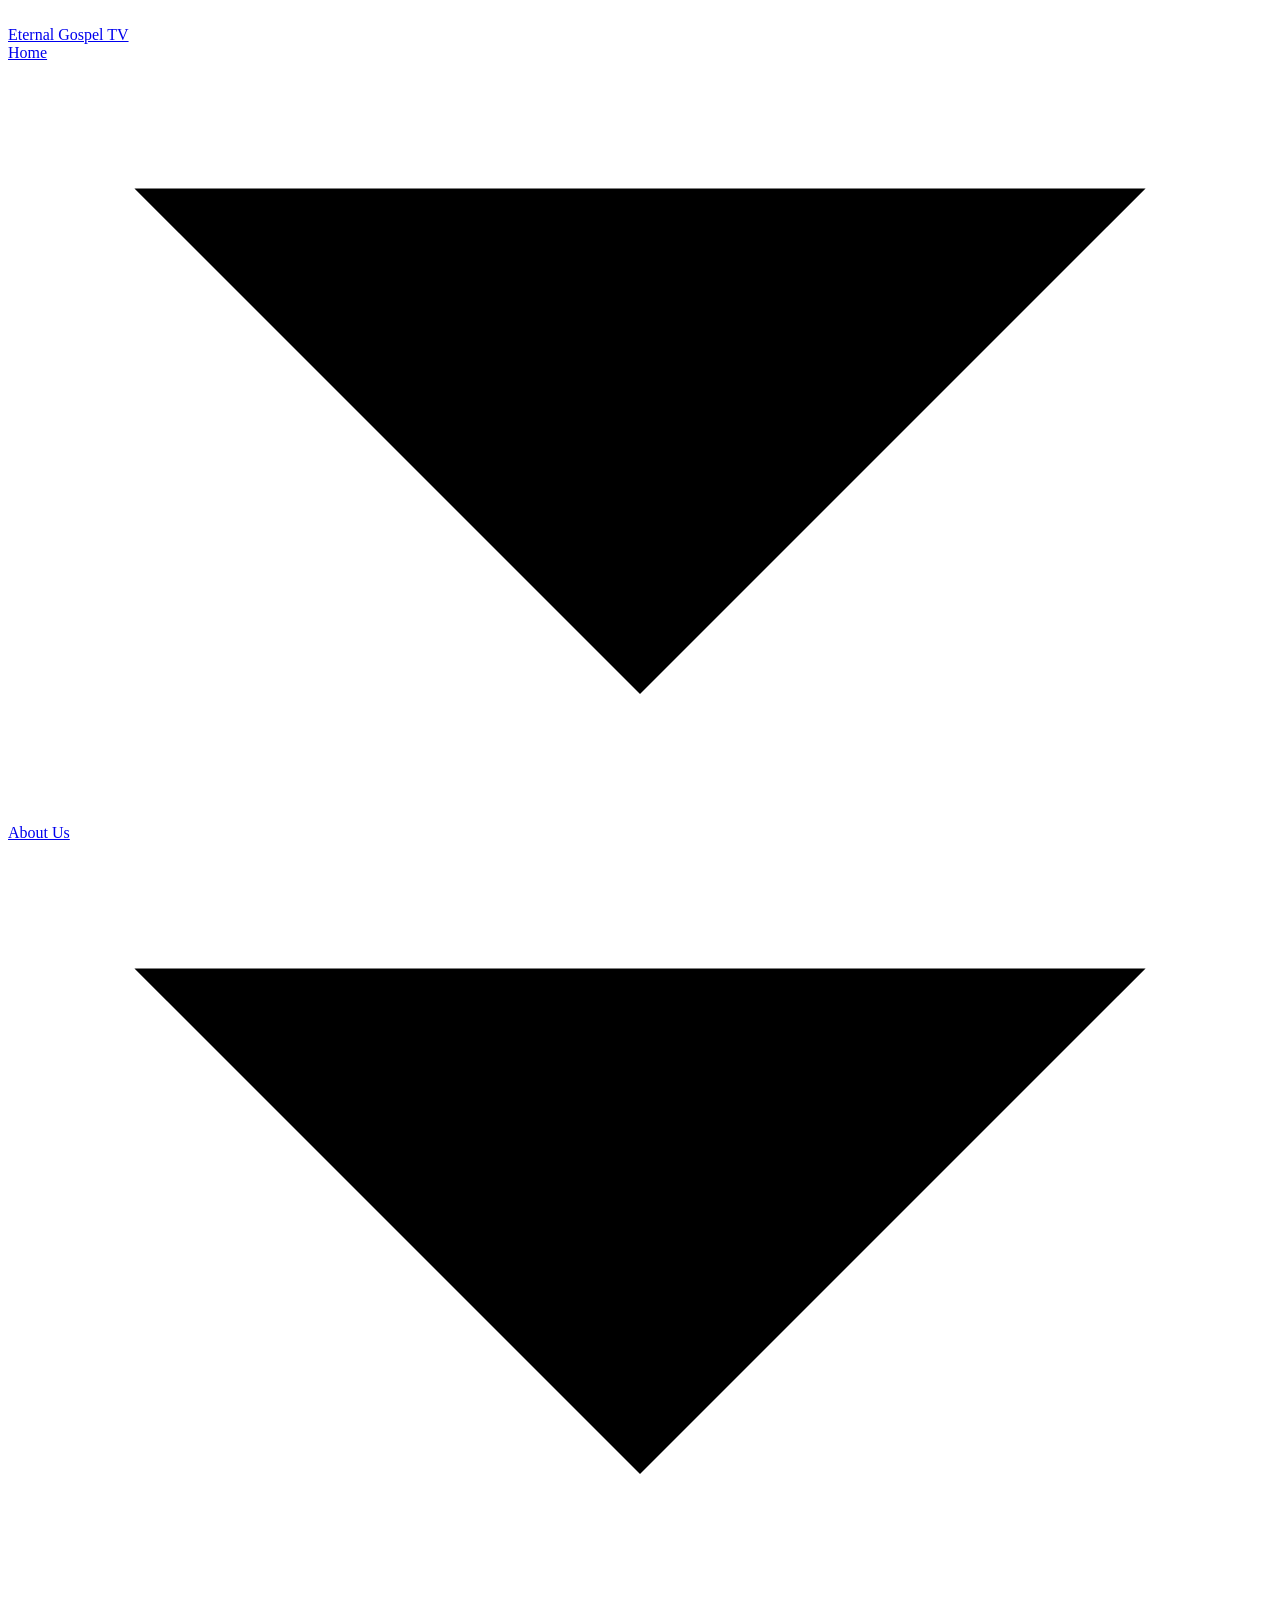
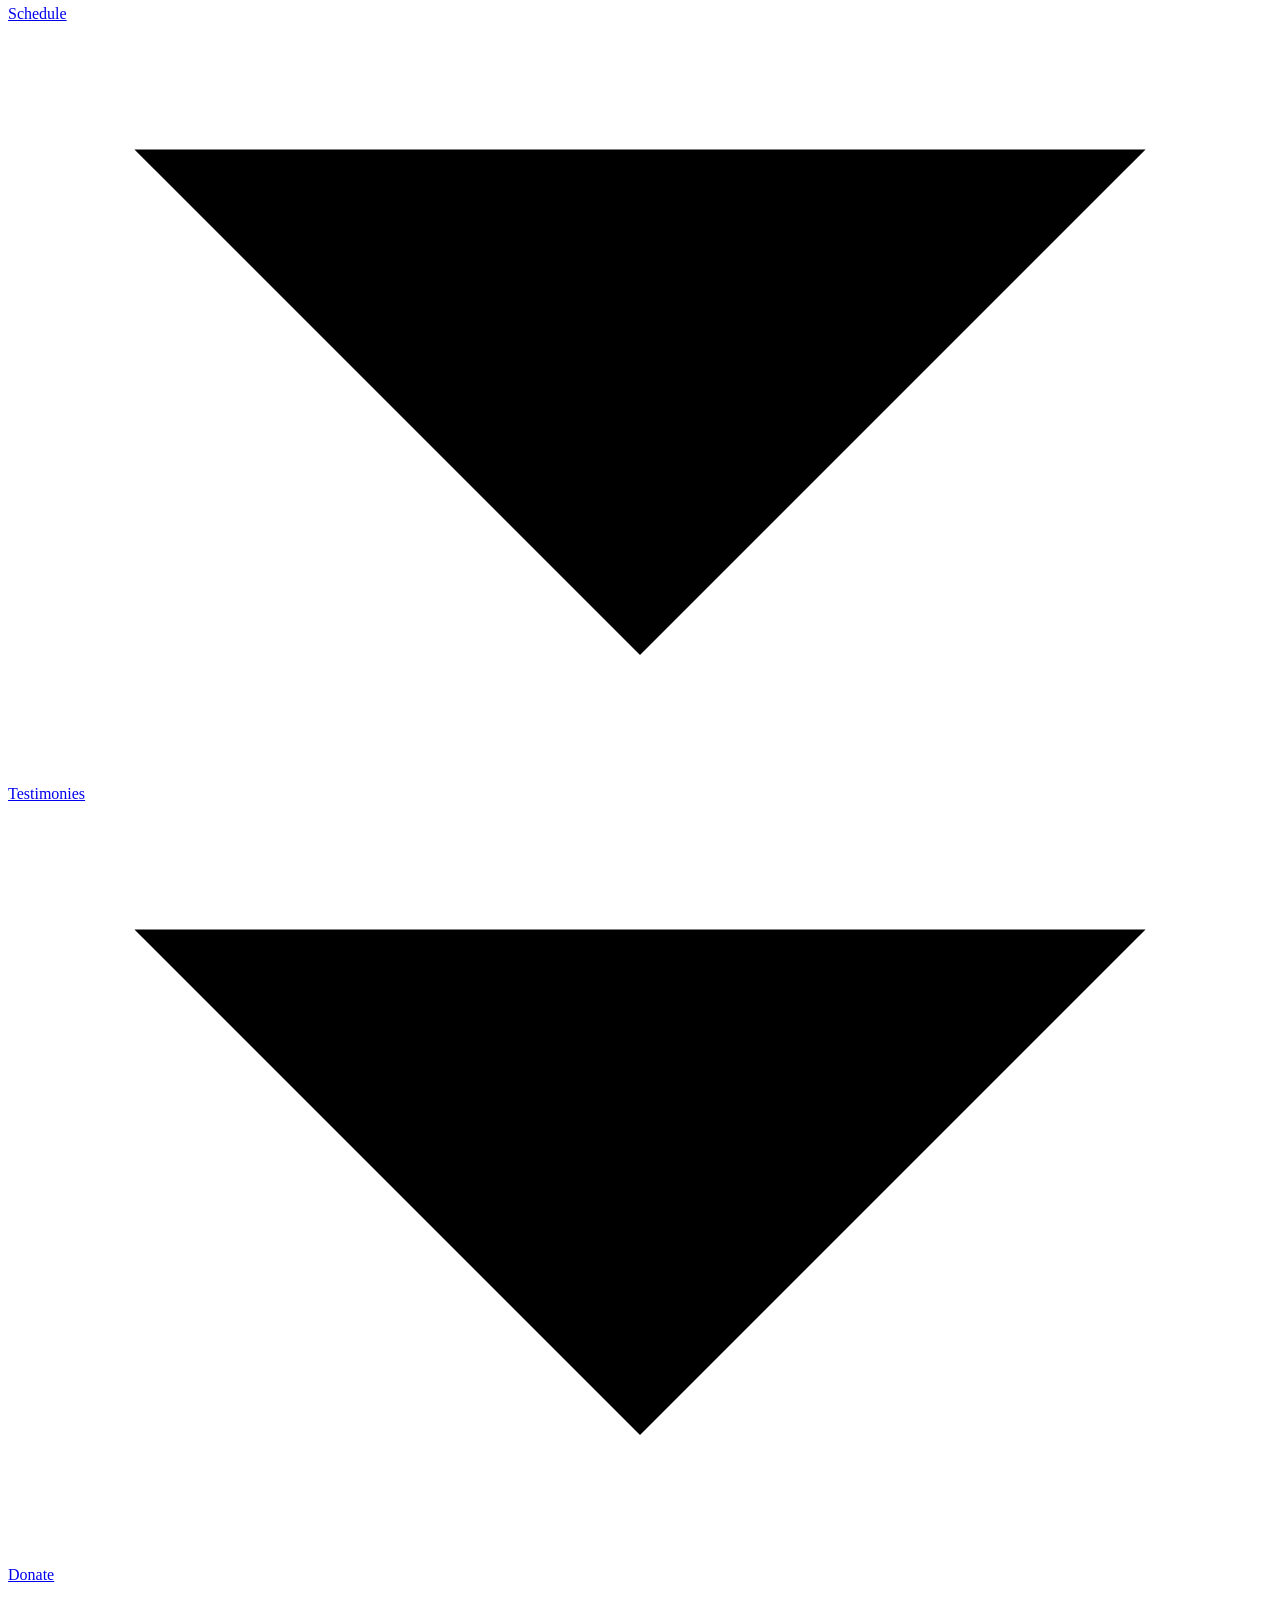
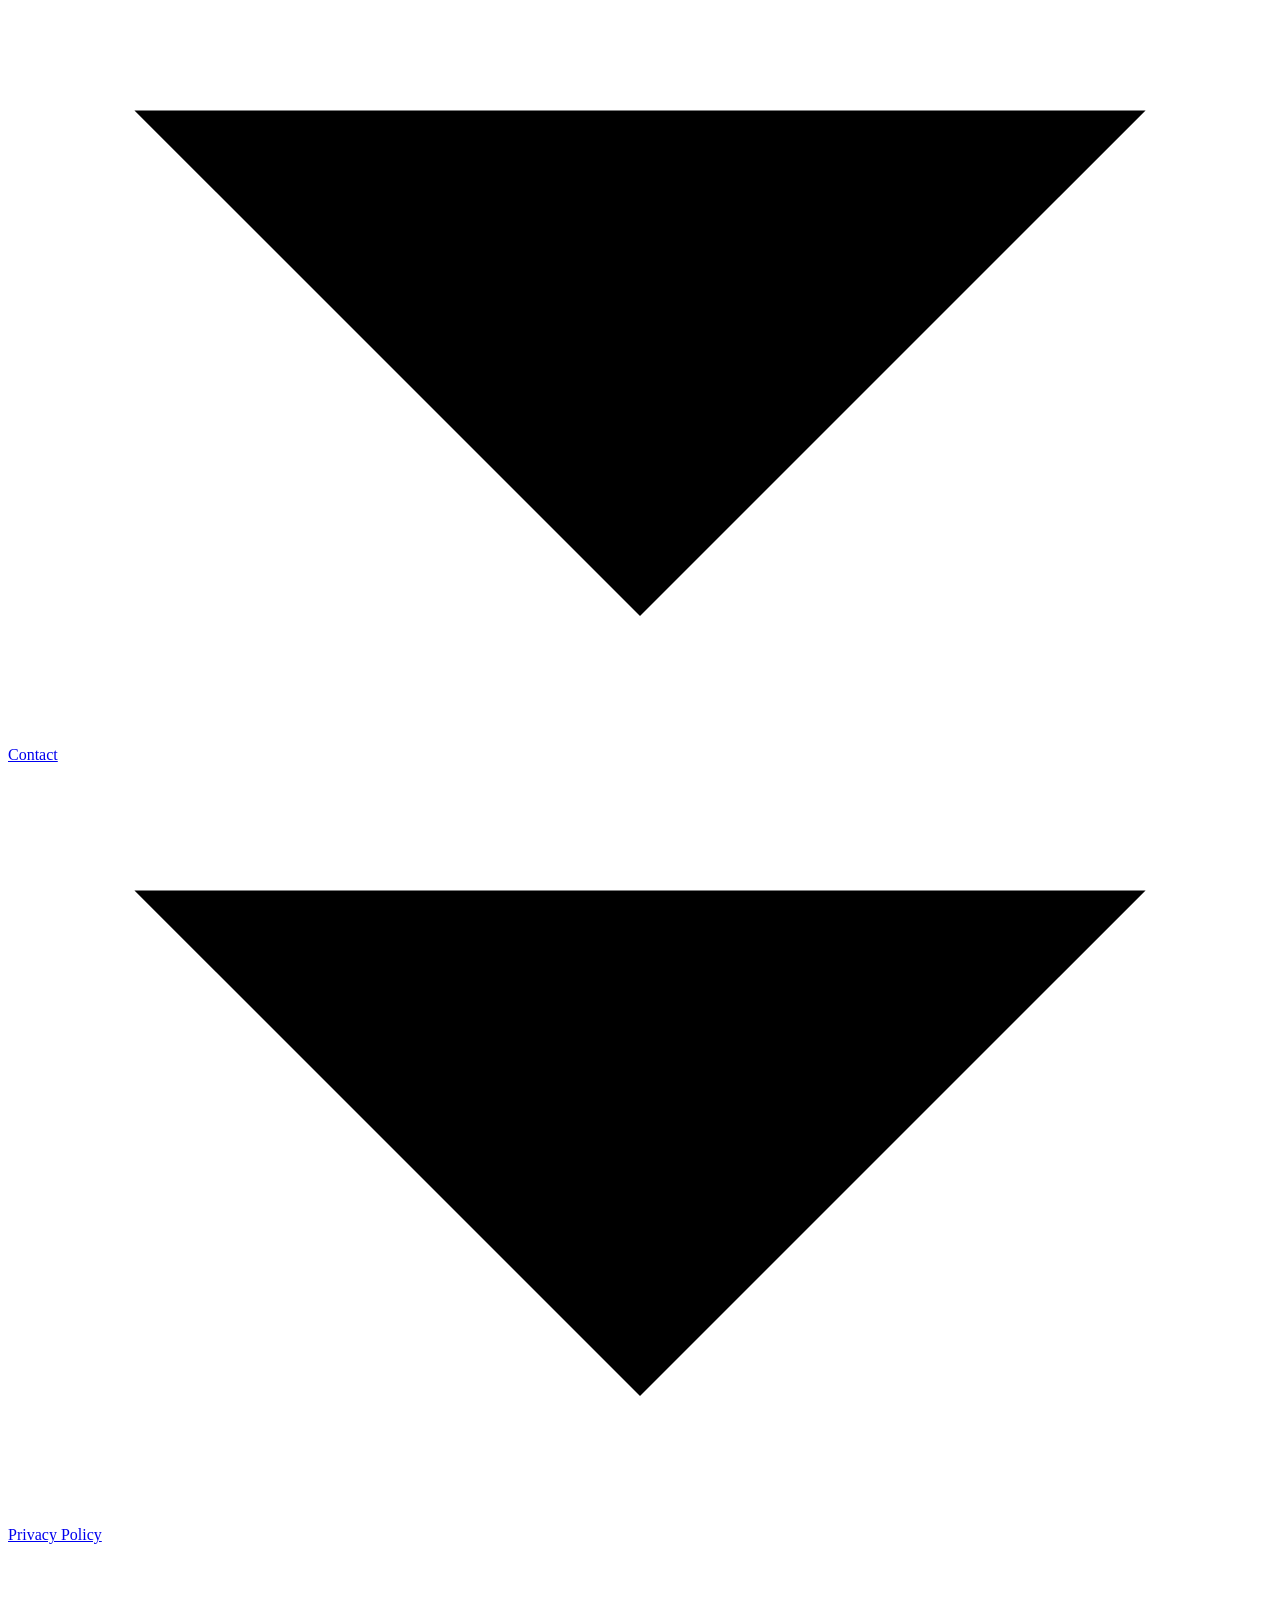
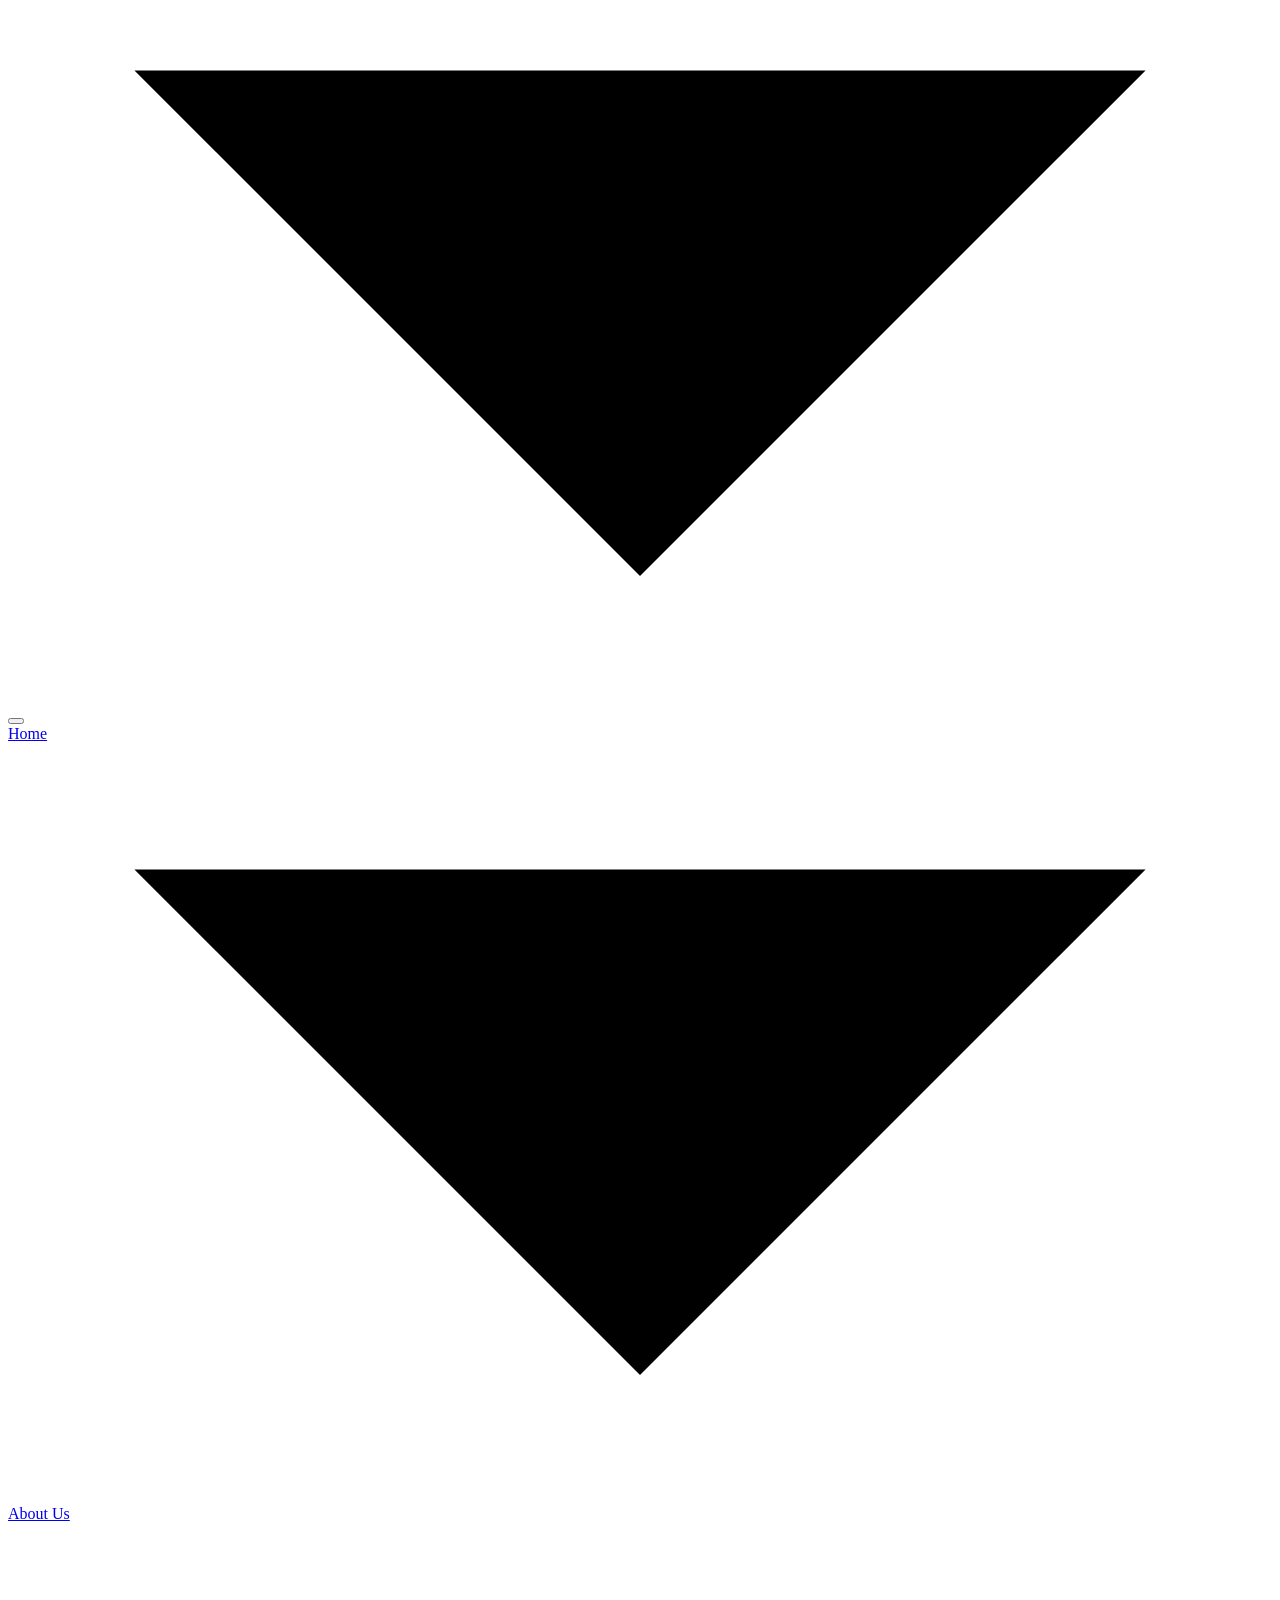
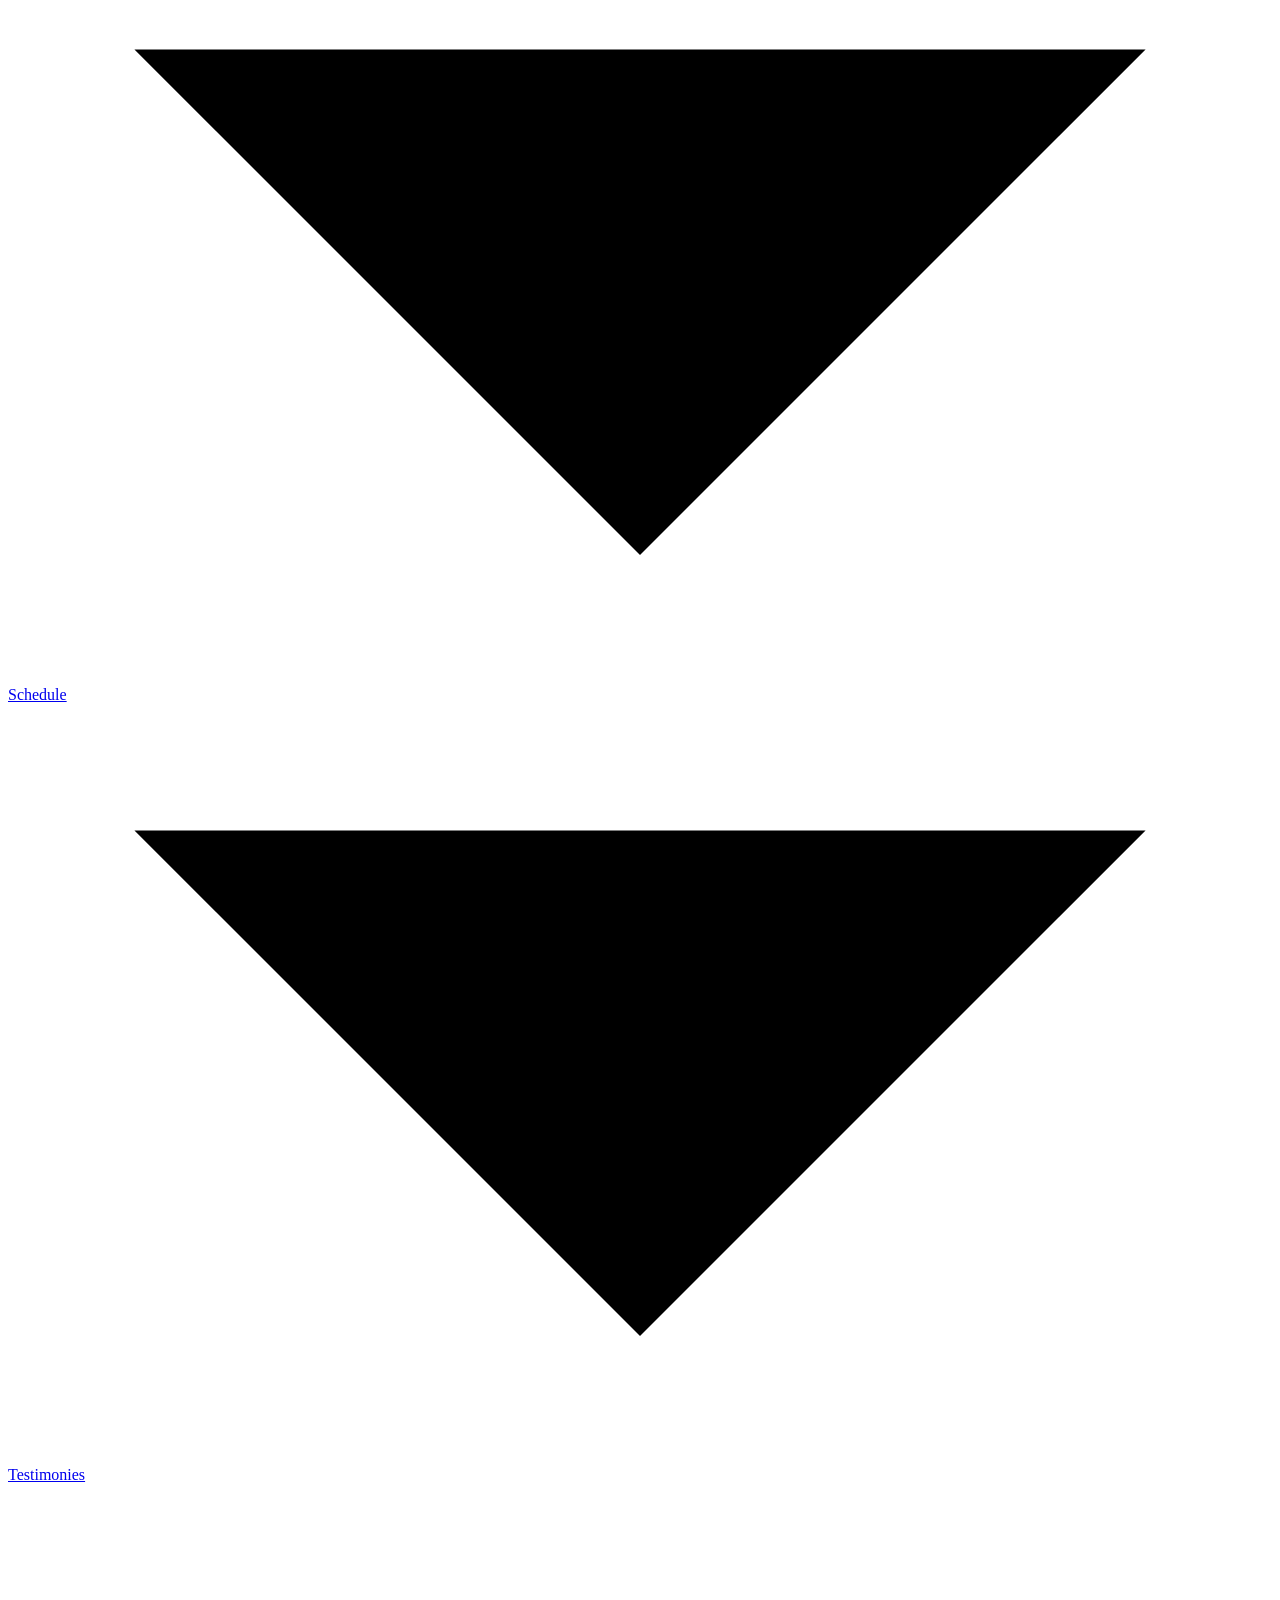
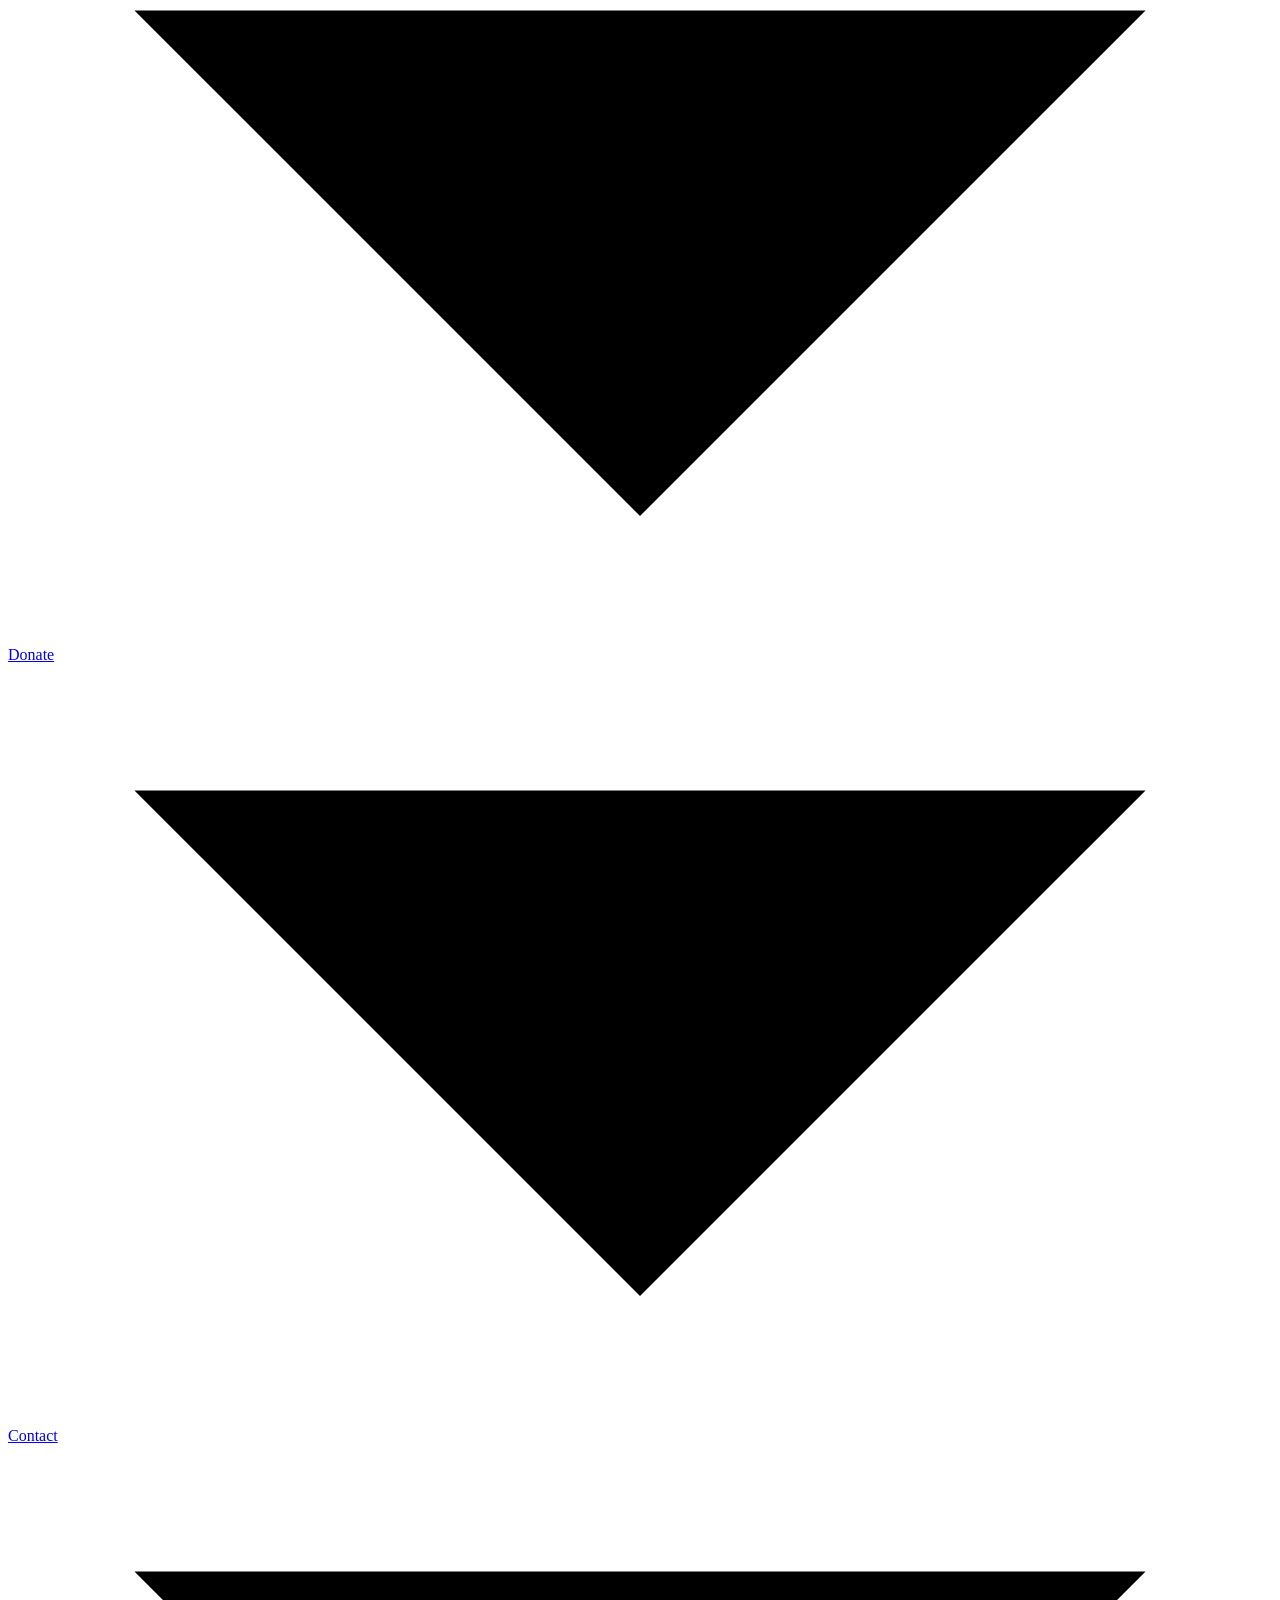
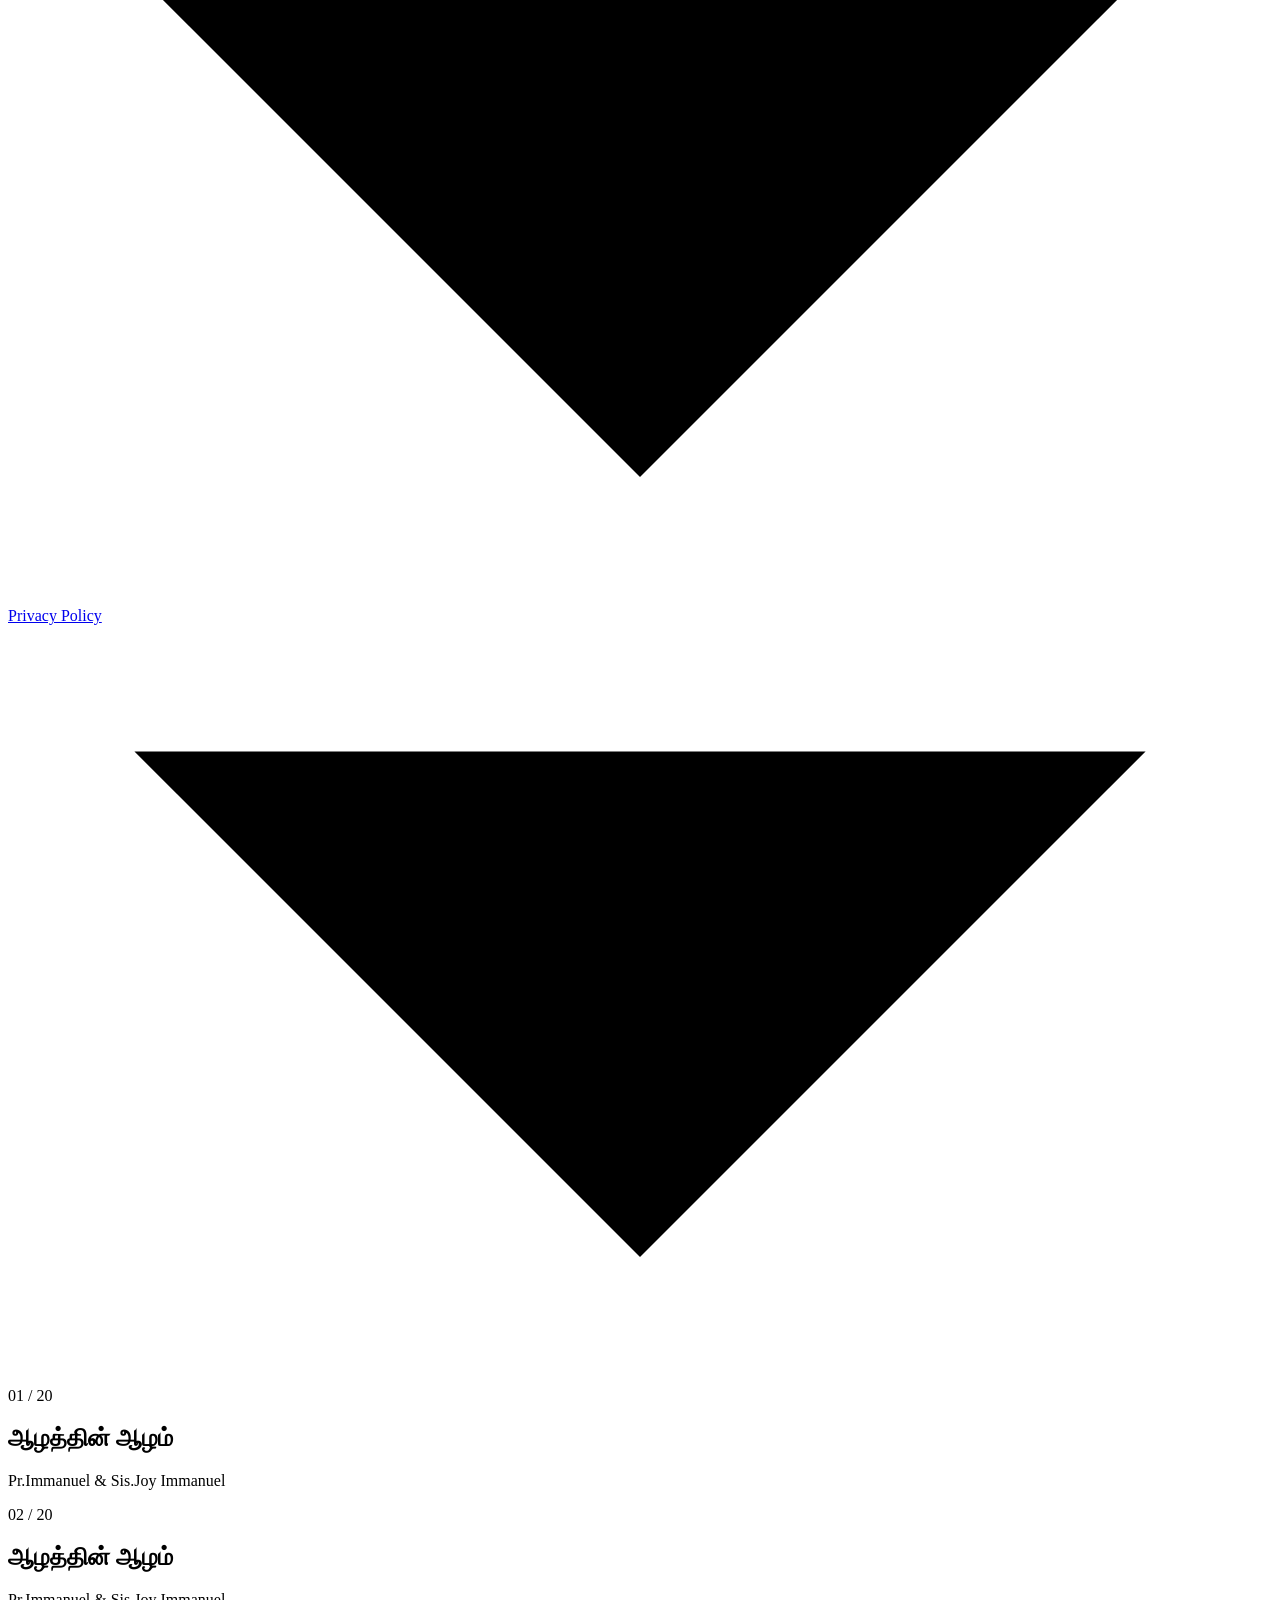
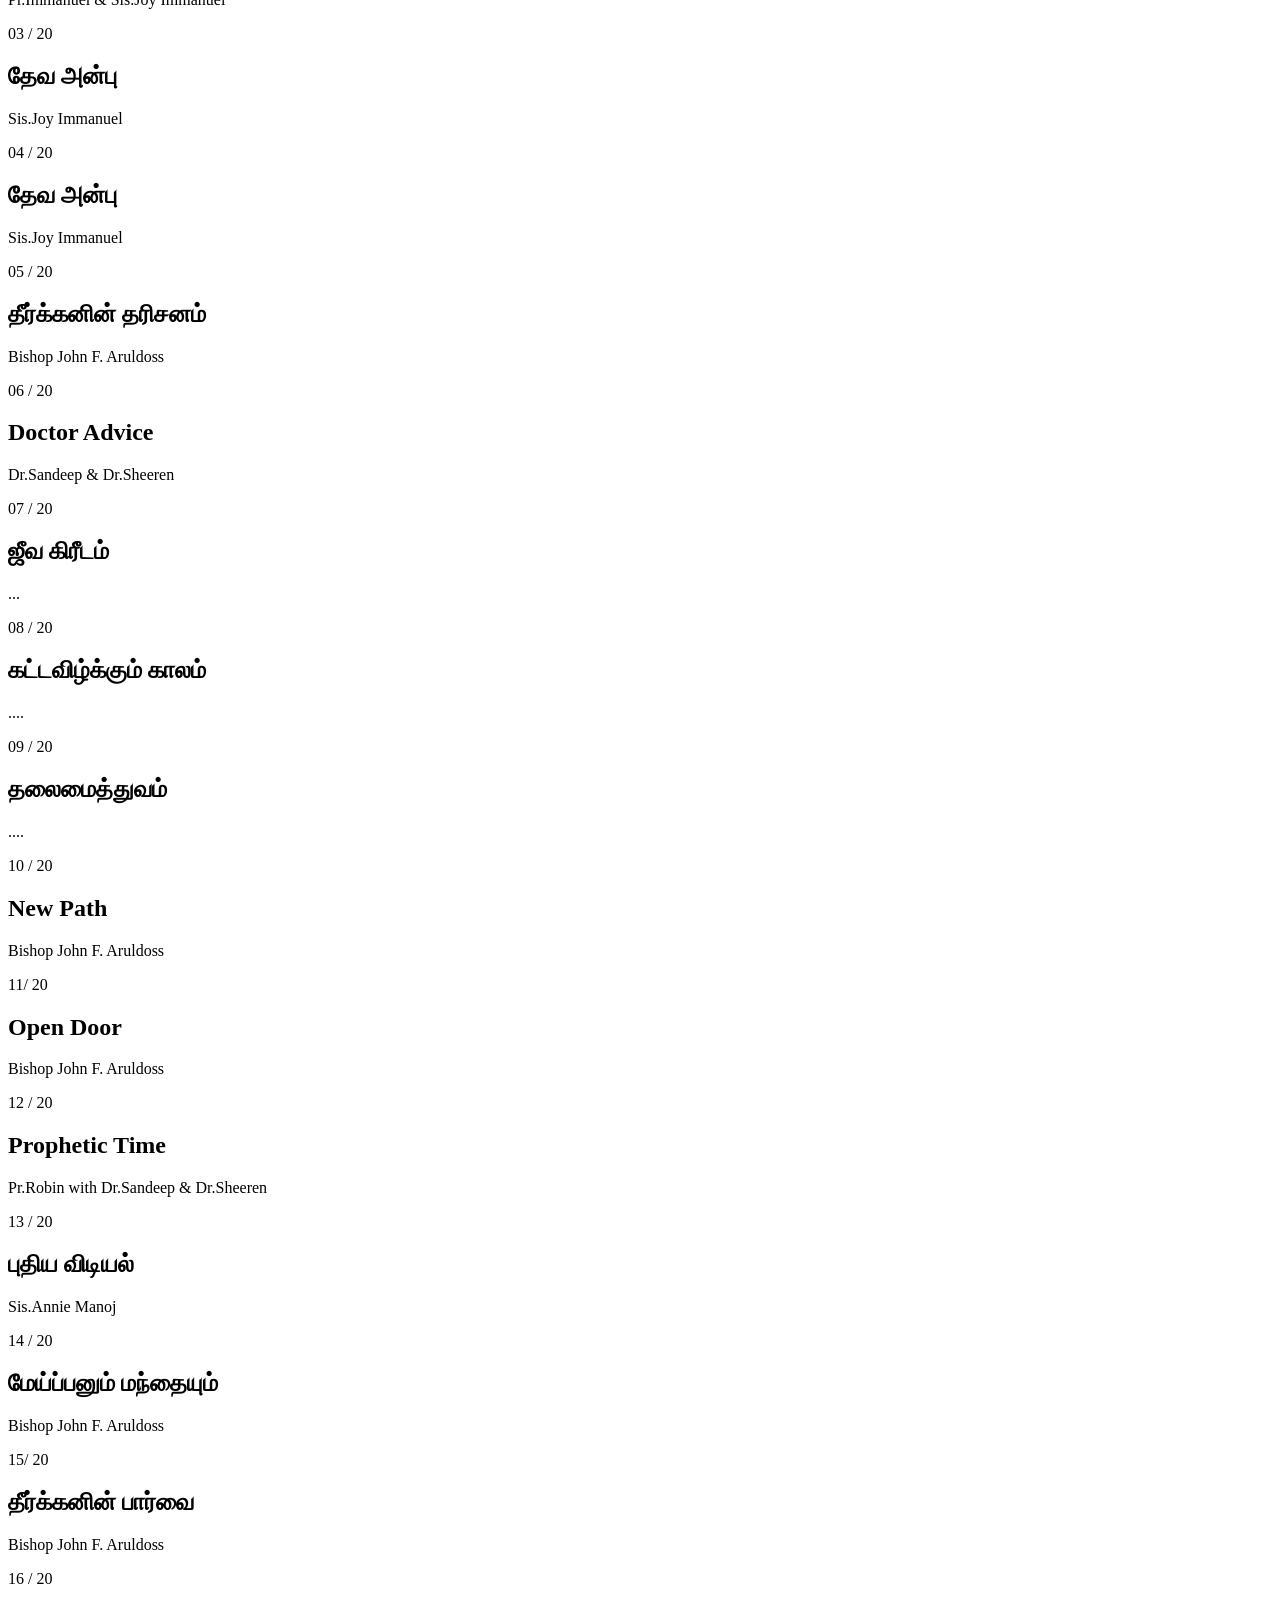
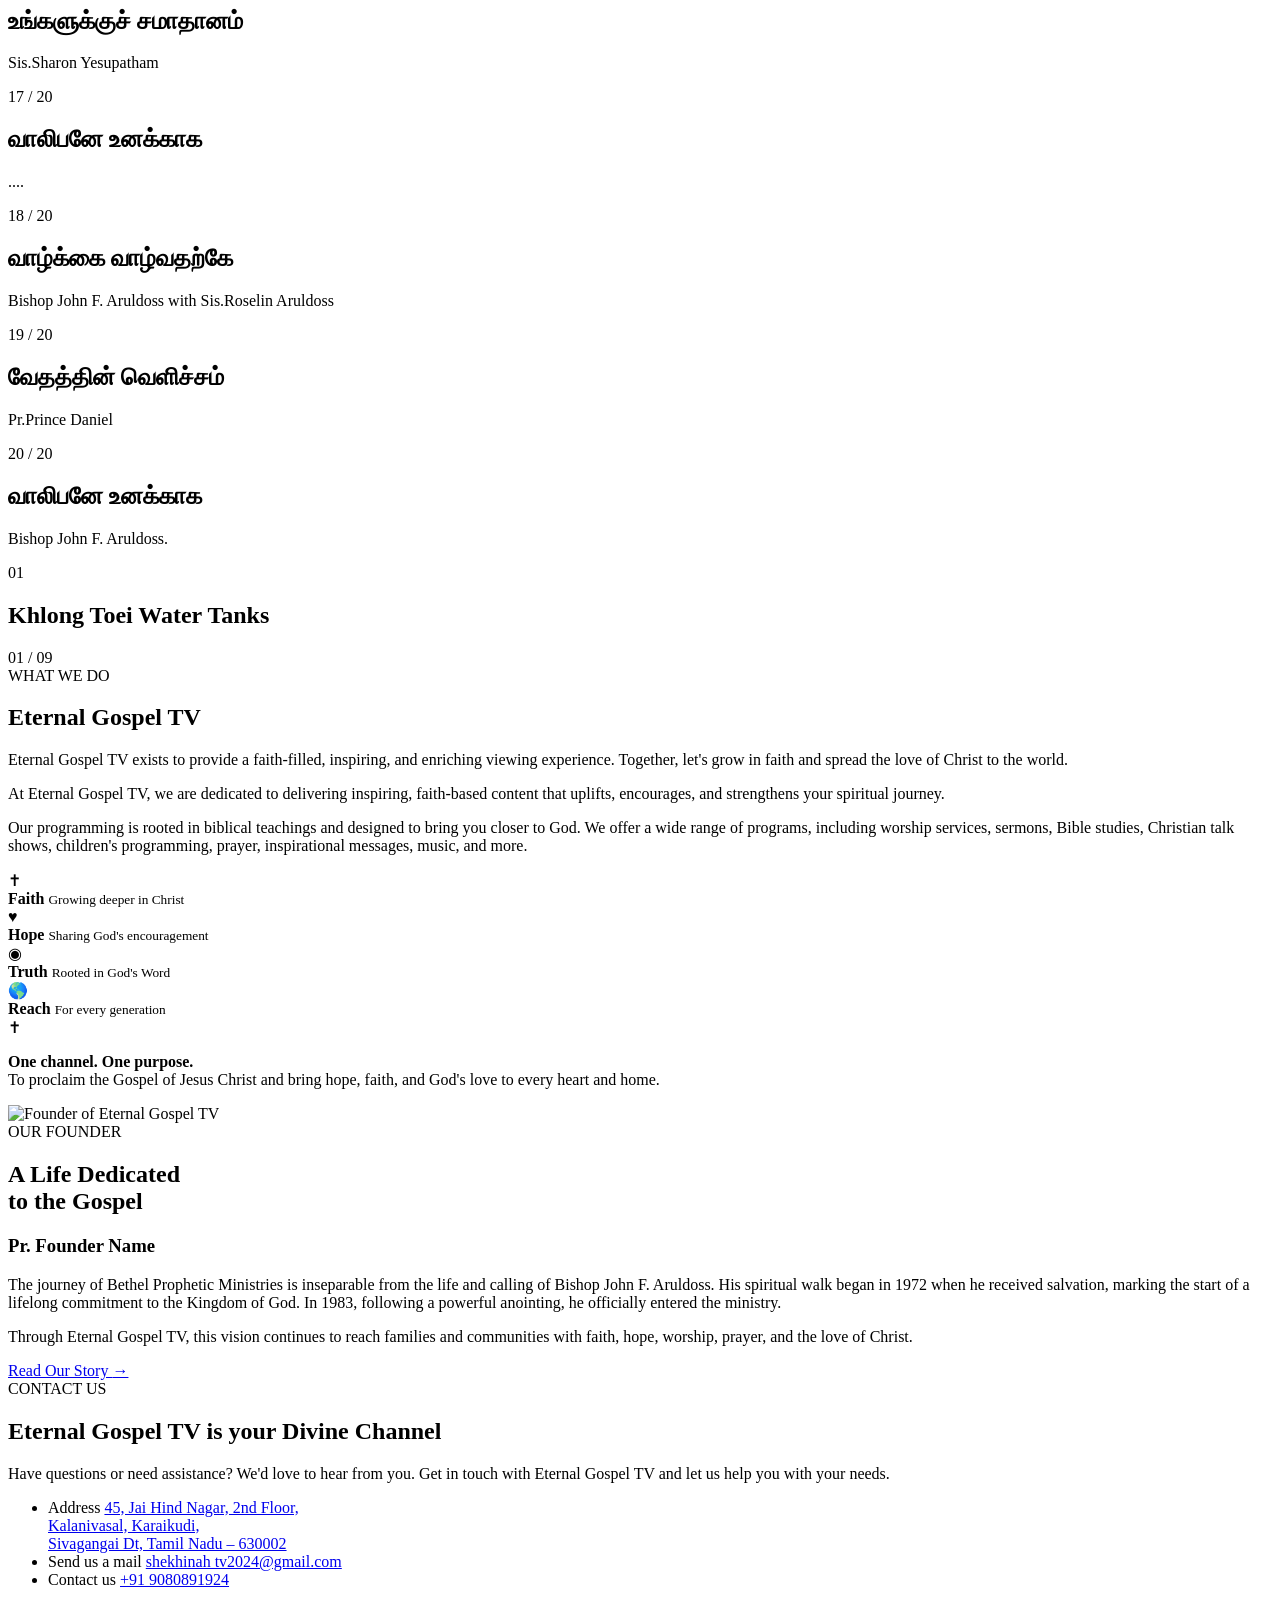
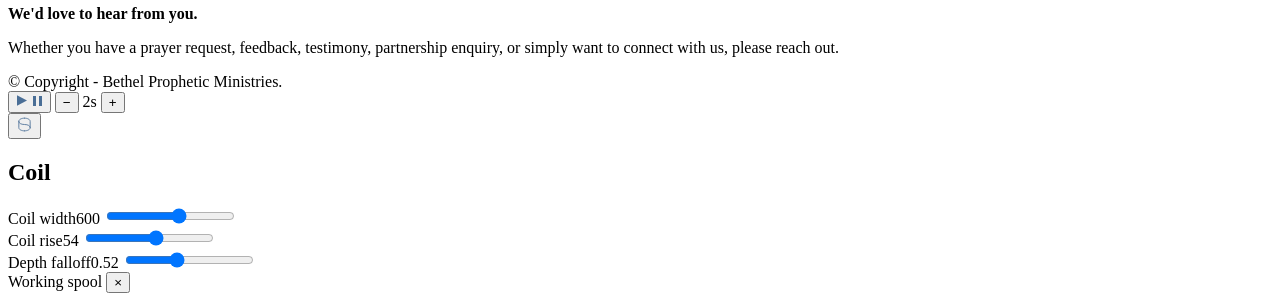
==== index.html @ d8db596b "Add files via upload" ====
<!DOCTYPE html>
<!--
  Helix Drift Template
  https://templatemo.com/tm-630-helix-drift
-->
<html lang="en">
    <head>
        <meta charset="UTF-8">
        <meta name="viewport" content="width=device-width, initial-scale=1">
        <title>Eternal Gospel Tv | Home</title>
       
        <meta name="description" content="Eternal Gospel Tv is dedicated to providing uplifting and transformative Christian content that nurtures spiritual growth and deepens your connection with God.">
        <meta name="keywords" content="Eternal Gospel Tv, Bishop John F Aruldoss, Prophetic Message, Christian Ministry, Tamil Sermon, Prayer Ministry">
        <meta property="og:title" content="Eternal Gospel Tv">
        <meta property="og:description" content="Experience powerful prophetic messages, prayer, worship, and spiritual teachings.">	

		<link rel="icon" href="logo.png">
        <link rel="preconnect" href="https://fonts.googleapis.com">
        <link rel="preconnect" href="https://fonts.gstatic.com" crossorigin>
        <link href="https://fonts.googleapis.com/css2?family=Albert+Sans:wght@200;300;400;500&family=Newsreader:ital,opsz,wght@0,6..72,200;0,6..72,300;0,6..72,400;1,6..72,300&display=swap"
              rel="stylesheet">
        <link rel="stylesheet" href="assets/css/style.css">
    </head>
    <body>
        <header class="bar">
            <div class="row">
                

        </div>
            <div class="site-logo">
							<a href="index.html"><img src="assets/images/logo.png" alt=""></a>          				
						</div> <a class="brand" href="#top">
              
                Eternal Gospel TV</a>
            <nav class="nav">
                <a href="#top">Home
                    <svg class="wv" viewBox="0 0 10 6" aria-hidden="true">
                        <path d="M1 1 L5 5 L9 1" />
                    </svg>
                </a>
                <a href="about.html">About Us
                    <svg class="wv" viewBox="0 0 10 6" aria-hidden="true">
                        <path d="M1 1 L5 5 L9 1" />
                    </svg>
                </a>
                <a href="schedule.html">Schedule
                    <svg class="wv" viewBox="0 0 10 6" aria-hidden="true">
                        <path d="M1 1 L5 5 L9 1" />
                    </svg>
                </a>
                 <a href="testimonies.html">Testimonies
                    <svg class="wv" viewBox="0 0 10 6" aria-hidden="true">
                        <path d="M1 1 L5 5 L9 1" />
                    </svg>
                </a>
                 <a href="donate.html">Donate
                    <svg class="wv" viewBox="0 0 10 6" aria-hidden="true">
                        <path d="M1 1 L5 5 L9 1" />
                    </svg>
                </a>
                 <a href="contact.html">Contact
                    <svg class="wv" viewBox="0 0 10 6" aria-hidden="true">
                        <path d="M1 1 L5 5 L9 1" />
                    </svg>
                </a>
                 <a href="Privacypolicy.html">Privacy Policy
                    <svg class="wv" viewBox="0 0 10 6" aria-hidden="true">
                        <path d="M1 1 L5 5 L9 1" />
                    </svg>
                </a>
            </nav>
            <button class="burger"
                    id="burger"
                    aria-label="Open menu"
                    aria-expanded="false"
                    aria-controls="drawer">
                <span></span><span></span><span></span>
            </button>
        </header>
        <nav class="drawer" id="drawer">
            <a href="#top">Home
                <svg class="wv" viewBox="0 0 10 6" aria-hidden="true">
                    <path d="M1 1 L5 5 L9 1" />
                </svg>
            </a>
            <a href="about.html">About Us
                <svg class="wv" viewBox="0 0 10 6" aria-hidden="true">
                    <path d="M1 1 L5 5 L9 1" />
                </svg>
            </a>
            <a href="schedule.html">Schedule
                <svg class="wv" viewBox="0 0 10 6" aria-hidden="true">
                    <path d="M1 1 L5 5 L9 1" />
                </svg>
            </a>
             <a href="testimonies.html">Testimonies
                <svg class="wv" viewBox="0 0 10 6" aria-hidden="true">
                    <path d="M1 1 L5 5 L9 1" />
                </svg>
            </a>
             <a href="donate.html">Donate
                <svg class="wv" viewBox="0 0 10 6" aria-hidden="true">
                    <path d="M1 1 L5 5 L9 1" />
                </svg>
            </a>
             <a href="contact.html">Contact
                <svg class="wv" viewBox="0 0 10 6" aria-hidden="true">
                    <path d="M1 1 L5 5 L9 1" />
                </svg>
            </a>
             <a href="Privacypolicy.html">Privacy Policy
                <svg class="wv" viewBox="0 0 10 6" aria-hidden="true">
                    <path d="M1 1 L5 5 L9 1" />
                </svg>
            </a>
        </nav>
        <main class="wrap" id="top">
            <div class="stage-shell">
                <div class="stage"
                     id="stage"
                     role="group"
                     aria-label="Archive spool, drag sideways to wind through the plates">
                    <div class="plate"
                         role="button"
                         tabindex="0"
                         data-img="assets/images/Slides/S1.jpeg"
                         data-alt="120 m"
                         data-month="March"
                         data-stock="Portra 400">
                        <span class="plate-media"></span>
                        <span class="plate-no">01 / 20</span>
                        <div class="plate-info">
                            <h2>ஆழத்தின் ஆழம்</h2>
                            <p>Pr.Immanuel & Sis.Joy Immanuel</p>
                        </div>
                    </div>
                    <div class="plate"
                         role="button"
                         tabindex="0"
                         data-img="assets/images/Slides/S2.jpeg"
                         data-alt="240 m"
                         data-month="October"
                         data-stock="Portra 160">
                        <span class="plate-media"></span>
                        <span class="plate-no">02 / 20</span>
                        <div class="plate-info">
                            <h2>ஆழத்தின் ஆழம்</h2>
                            <p>Pr.Immanuel & Sis.Joy Immanuel</p>
                        </div>
                    </div>
                    <div class="plate"
                         role="button"
                         tabindex="0"
                         data-img="assets/images/Slides/S3.jpeg"
                         data-alt="110 m"
                         data-month="January"
                         data-stock="Cinestill 800T">
                        <span class="plate-media"></span>
                        <span class="plate-no">03 / 20</span>
                        <div class="plate-info">
                            <h2>தேவ அன்பு </h2>
                            <p>Sis.Joy Immanuel</p>
                        </div>
                    </div>
                    <div class="plate"
                         role="button"
                         tabindex="0"
                         data-img="assets/images/Slides/S4.jpeg"
                         data-alt="150 m"
                         data-month="July"
                         data-stock="Ektar 100">
                        <span class="plate-media"></span>
                        <span class="plate-no">04 / 20</span>
                        <div class="plate-info">
                              <h2>தேவ அன்பு </h2>
                            <p>Sis.Joy Immanuel</p>
                        </div>
                    </div>
                    <div class="plate"
                         role="button"
                         tabindex="0"
                         data-img="assets/images/Slides/S5.jpeg"
                         data-alt="310 m"
                         data-month="May"
                         data-stock="Digital, 24 mm">
                        <span class="plate-media"></span>
                        <span class="plate-no">05 / 20</span>
                        <div class="plate-info">
                            <h2>தீர்க்கனின் தரிசனம் </h2>
                            <p>Bishop John F. Aruldoss</p>
                        </div>
                    </div>
                    <div class="plate"
                         role="button"
                         tabindex="0"
                         data-img="assets/images/Slides/S6.jpeg"
                         data-alt="410 m"
                         data-month="December"
                         data-stock="Digital, 85 mm">
                        <span class="plate-media"></span>
                        <span class="plate-no">06 / 20</span>
                        <div class="plate-info">
                            <h2>Doctor Advice</h2>
                            <p>Dr.Sandeep & Dr.Sheeren</p>
                        </div>
                    </div>
                    <div class="plate"
                         role="button"
                         tabindex="0"
                         data-img="assets/images/Slides/S7.jpeg"
                         data-alt="200 m"
                         data-month="August"
                         data-stock="Digital, 35 mm">
                        <span class="plate-media"></span>
                        <span class="plate-no">07 / 20</span>
                        <div class="plate-info">
                            <h2>ஜீவ கிரீடம் </h2>
                            <p>...</p>
                        </div>
                    </div>
                    <div class="plate"
                         role="button"
                         tabindex="0"
                         data-img="assets/images/Slides/S8.jpeg"
                         data-alt="130 m"
                         data-month="February"
                         data-stock="Portra 400">
                        <span class="plate-media"></span>
                        <span class="plate-no">08 / 20</span>
                        <div class="plate-info">
                            <h2>கட்டவிழ்க்கும் காலம் </h2>
                            <p>....</p>
                        </div>
                    </div>
                    <div class="plate"
                         role="button"
                         tabindex="0"
                         data-img="assets/images/Slides/S9.jpeg"
                         data-alt="260 m"
                         data-month="November"
                         data-stock="Ektar 100">
                        <span class="plate-media"></span>
                        <span class="plate-no">09 / 20</span>
                        <div class="plate-info">
                            <h2>தலைமைத்துவம் </h2>
                            <p>....</p>
                        </div>
                    </div>
                         <div class="plate"
                         role="button"
                         tabindex="0"
                         data-img="assets/images/Slides/S10.jpeg"
                         data-alt="130 m"
                         data-month="February"
                         data-stock="Portra 400">
                        <span class="plate-media"></span>
                        <span class="plate-no">10 / 20</span>
                        <div class="plate-info">
                            <h2>New Path</h2>
                            <p>Bishop John F. Aruldoss</p>
                        </div>
                    </div>
                         <div class="plate"
                         role="button"
                         tabindex="0"
                         data-img="assets/images/Slides/S11.jpeg"
                         data-alt="130 m"
                         data-month="February"
                         data-stock="Portra 400">
                        <span class="plate-media"></span>
                        <span class="plate-no">11/ 20</span>
                        <div class="plate-info">
                            <h2>Open Door</h2>
                             <p>Bishop John F. Aruldoss</p>
                        </div>
                    </div>
                         <div class="plate"
                         role="button"
                         tabindex="0"
                         data-img="assets/images/Slides/S12.jpeg"
                         data-alt="130 m"
                         data-month="February"
                         data-stock="Portra 400">
                        <span class="plate-media"></span>
                        <span class="plate-no">12 / 20</span>
                        <div class="plate-info">
                            <h2>Prophetic Time</h2>
                           <p>Pr.Robin with Dr.Sandeep & Dr.Sheeren</p>
                        </div>
                    </div>
                         <div class="plate"
                         role="button"
                         tabindex="0"
                         data-img="assets/images/Slides/S13.jpeg"
                         data-alt="130 m"
                         data-month="February"
                         data-stock="Portra 400">
                        <span class="plate-media"></span>
                        <span class="plate-no">13 / 20</span>
                        <div class="plate-info">
                            <h2>புதிய விடியல்</h2>
                            <p>Sis.Annie Manoj</p>
                        </div>
                    </div>
                         <div class="plate"
                         role="button"
                         tabindex="0"
                         data-img="assets/images/Slides/S14.jpeg"
                         data-alt="130 m"
                         data-month="February"
                         data-stock="Portra 400">
                        <span class="plate-media"></span>
                        <span class="plate-no">14 / 20</span>
                        <div class="plate-info">
                            <h2>மேய்ப்பனும் மந்தையும்</h2>
                            <p>Bishop John F. Aruldoss</p>
                        </div>
                    </div>
                         <div class="plate"
                         role="button"
                         tabindex="0"
                         data-img="assets/images/Slides/S15.jpeg"
                         data-alt="130 m"
                         data-month="February"
                         data-stock="Portra 400">
                        <span class="plate-media"></span>
                        <span class="plate-no">15/ 20</span>
                        <div class="plate-info">
                            <h2>தீர்க்கனின் பார்வை</h2>
                            <p>Bishop John F. Aruldoss</p>
                        </div>
                    </div>
                         <div class="plate"
                         role="button"
                         tabindex="0"
                         data-img="assets/images/Slides/S16.jpeg"
                         data-alt="130 m"
                         data-month="February"
                         data-stock="Portra 400">
                        <span class="plate-media"></span>
                        <span class="plate-no">16 / 20</span>
                        <div class="plate-info">
                            <h2>உங்களுக்குச் சமாதானம்</h2>
                            <p>Sis.Sharon Yesupatham</p>
                        </div>
                    </div>
                         <div class="plate"
                         role="button"
                         tabindex="0"
                         data-img="assets/images/Slides/S17.jpeg"
                         data-alt="130 m"
                         data-month="February"
                         data-stock="Portra 400">
                        <span class="plate-media"></span>
                        <span class="plate-no">17 / 20</span>
                        <div class="plate-info">
                            <h2>வாலிபனே உனக்காக</h2>
                            <p>....</p>
                        </div>
                    </div>
                         <div class="plate"
                         role="button"
                         tabindex="0"
                         data-img="assets/images/Slides/S18.jpeg"
                         data-alt="130 m"
                         data-month="February"
                         data-stock="Portra 400">
                        <span class="plate-media"></span>
                        <span class="plate-no">18 / 20</span>
                        <div class="plate-info">
                            <h2>வாழ்க்கை வாழ்வதற்கே</h2>
                            <p>Bishop John F. Aruldoss with Sis.Roselin Aruldoss</p>
                        </div>
                    </div>
                         <div class="plate"
                         role="button"
                         tabindex="0"
                         data-img="assets/images/Slides/S19.jpeg"
                         data-alt="130 m"
                         data-month="February"
                         data-stock="Portra 400">
                        <span class="plate-media"></span>
                        <span class="plate-no">19 / 20</span>
                        <div class="plate-info">
                            <h2>வேதத்தின் வெளிச்சம்</h2>
                            <p>Pr.Prince Daniel</p>
                        </div>
                    </div>
                         <div class="plate"
                         role="button"
                         tabindex="0"
                         data-img="assets/images/Slides/S20.jpeg"
                         data-alt="130 m"
                         data-month="February"
                         data-stock="Portra 400">
                        <span class="plate-media"></span>
                        <span class="plate-no">20 / 20</span>
                        <div class="plate-info">
                            <h2>வாலிபனே உனக்காக</h2>
                            <p>Bishop John F. Aruldoss.</p>
                        </div>
                    </div>
                </div>
            </div>
            <section class="caption rv" id="caption" aria-live="polite">
                <div class="cap-head">
                    <span class="cap-no" id="capNo">01</span>
                    <span class="cap-rule"></span>
                    <h1 class="cap-title" id="capTitle">Khlong Toei Water Tanks</h1>
                </div>
                <p class="cap-desc" id="capDesc"></p>
                <div class="cap-meta" id="capMeta"></div>
            </section>
            <div class="scrub-shell rv" id="scrubShell">
                <div class="scrub"
                     id="scrub"
                     role="slider"
                     tabindex="0"
                     aria-label="Spool position"
                     aria-valuemin="1"
                     aria-valuemax="9"
                     aria-valuenow="1">
                    <div class="scrub-track"></div>
                    <div class="scrub-fill" id="scrubFill"></div>
                    <div class="scrub-ticks" id="ticks"></div>
                    <div class="thumb" id="thumb">
                        <i></i><i></i>
                    </div>
                </div>
                <div class="scrub-label" id="scrubLabel">01 / 09</div>
            </div>
           
<section class="egtv-about-section">

    <div class="egtv-about-inner">

        <span class="sheet-tag egtv-about-tag">
            WHAT WE DO
        </span>

        <h2>
            Eternal Gospel TV
        </h2>

        <div class="egtv-about-line"></div>

        <p class="egtv-about-intro">
            Eternal Gospel TV exists to provide a faith-filled, inspiring,
            and enriching viewing experience. Together, let's grow in faith
            and spread the love of Christ to the world.
        </p>

        <p>
            At Eternal Gospel TV, we are dedicated to delivering inspiring,
            faith-based content that uplifts, encourages, and strengthens
            your spiritual journey.
        </p>

        <p>
            Our programming is rooted in biblical teachings and designed
            to bring you closer to God. We offer a wide range of programs,
            including worship services, sermons, Bible studies, Christian
            talk shows, children's programming, prayer, inspirational
            messages, music, and more.
        </p>

        <!-- PROGRAM HIGHLIGHTS -->

        <div class="egtv-about-highlights">

            <div class="egtv-about-highlight">
                <span>✝</span>
                <div>
                    <strong>Faith</strong>
                    <small>Growing deeper in Christ</small>
                </div>
            </div>

            <div class="egtv-about-highlight">
                <span>♥</span>
                <div>
                    <strong>Hope</strong>
                    <small>Sharing God's encouragement</small>
                </div>
            </div>

            <div class="egtv-about-highlight">
                <span>◉</span>
                <div>
                    <strong>Truth</strong>
                    <small>Rooted in God's Word</small>
                </div>
            </div>

            <div class="egtv-about-highlight">
                <span>🌎</span>
                <div>
                    <strong>Reach</strong>
                    <small>For every generation</small>
                </div>
            </div>

        </div>

        <div class="egtv-about-bottom">
            <span class="egtv-about-cross">✝</span>

            <p>
                <strong>One channel. One purpose.</strong>
                <br>
                To proclaim the Gospel of Jesus Christ and bring
                hope, faith, and God's love to every heart and home.
            </p>
        </div>

    </div>

</section>

       <section class="egtv-founder-section">

  <div class="egtv-founder-container">

    <!-- Founder Image -->
    <div class="egtv-founder-photo">
      <img
        src="/assets/images/Ayya.png"
        alt="Founder of Eternal Gospel TV">
    </div>

    <!-- Founder Content -->
    <div class="egtv-founder-info">

      <span class="egtv-founder-label">
        OUR FOUNDER
      </span>

      <h2>
        A Life <span>Dedicated</span><br>
        to the Gospel
      </h2>

      <div class="egtv-founder-divider"></div>

      <h3>Pr. Founder Name</h3>

      <p>
       The journey of Bethel Prophetic Ministries is inseparable from the life
        and calling of Bishop John F. Aruldoss. His spiritual walk began in 1972 
        when he received salvation, marking the start of a lifelong commitment to the Kingdom of God.
         In 1983, 
       following a powerful anointing, he officially entered the ministry.
      </p>

      <p>
        Through Eternal Gospel TV, this vision continues to
        reach families and communities with faith, hope,
        worship, prayer, and the love of Christ.
      </p>

      <a href="founder.html" class="egtv-founder-read">
        Read Our Story <span>→</span>
      </a>

    </div>

  </div>

</section>




<section class="egtv-contact" id="contact">

    <div class="egtv-contact-inner">

        <span class="sheet-tag egtv-contact-tag">
            CONTACT US
        </span>

        <h2>
            Eternal Gospel TV is your
            <span>Divine Channel</span>
        </h2>

        <p class="egtv-contact-intro">
            Have questions or need assistance?
            We'd love to hear from you. Get in touch with
            Eternal Gospel TV and let us help you with your needs.
        </p>


        <ul class="lines egtv-contact-lines">

            <!-- ADDRESS -->
            <li>

                <span>Address</span>

                <a href="https://maps.google.com/?q=45+Jai+Hind+Nagar+Kalanivasal+Karaikudi+Tamil+Nadu+630002"
                   target="_blank"
                   rel="noopener">
                    45, Jai Hind Nagar, 2nd Floor,<br>
                    Kalanivasal, Karaikudi,<br>
                    Sivagangai Dt, Tamil Nadu – 630002
                </a>

            </li>


            <!-- EMAIL -->
            <li>

                <span>Send us a mail</span>

                <a href="mailto:shekhinah tv2024@gmail.com">
                    shekhinah tv2024@gmail.com
                </a>

            </li>


            <!-- PHONE -->
            <li>

                <span>Contact us</span>

                <a href="tel:+919080891924">
                    +91 9080891924
                </a>

            </li>

        </ul>


        <div class="egtv-contact-message">

            <strong>We'd love to hear from you.</strong>

            <p>
                Whether you have a prayer request, feedback,
                testimony, partnership enquiry, or simply want
                to connect with us, please reach out.
            </p>

        </div>

    </div>

</section>


            
            <footer class="foot rv">
                <span>© Copyright - Bethel Prophetic Ministries.</span>
               
            </footer>
        </main>
        <div class="transport"
             id="transport"
             role="group"
             aria-label="Auto advance">
            <button class="tp-btn playing"
                    id="tpBtn"
                    aria-pressed="true"
                    aria-label="Pause auto advance">
                <svg class="ico-play"
                     width="12"
                     height="13"
                     viewBox="0 0 12 13"
                     aria-hidden="true">
                    <path d="M1 1.2 11 6.5 1 11.8Z" fill="#4A6E96" />
                </svg>
                <svg class="ico-pause"
                     width="11"
                     height="12"
                     viewBox="0 0 11 12"
                     aria-hidden="true">
                    <rect x="1" y="1" width="3" height="10" fill="#4A6E96" />
                    <rect x="7" y="1" width="3" height="10" fill="#4A6E96" />
                </svg>
            </button>
            <span class="tp-stack">
                <span class="tp-dur">
                    <button class="tp-step" id="tpMinus" aria-label="Shorter interval">&minus;</button>
                    <span class="tp-val" id="tpVal" aria-live="polite">2s</span>
                    <button class="tp-step" id="tpPlus" aria-label="Longer interval">+</button>
                </span>
                <span class="tp-line" aria-hidden="true"><i id="tpFill"></i></span>
            </span>
        </div>
        <button class="fab" id="fab" aria-label="Open coil control">
            <svg width="17"
                 height="17"
                 viewBox="0 0 24 24"
                 fill="none"
                 stroke="#4A6E96"
                 stroke-width="1.2"
                 stroke-linecap="round">
                <path d="M12 3c-4.5 0-8 2-8 4.5S7 12 12 12s8 2 8 4.5S16.5 21 12 21" />
                <path d="M4 7.5v9C4 19 7.5 21 12 21" />
                <path d="M20 16.5v-9C20 5 16.5 3 12 3" />
            </svg>
        </button>
        <section class="panel"
                 id="panel"
                 role="dialog"
                 aria-label="Coil control"
                 aria-modal="false">
            <h2>Coil</h2>
            <div class="slot">
                <label for="sRx"><span>Coil width</span><span id="vRx">600</span></label>
                <input type="range" id="sRx" min="360" max="780" step="10" value="600">
            </div>
            <div class="slot">
                <label for="sRy"><span>Coil rise</span><span id="vRy">54</span></label>
                <input type="range" id="sRy" min="0" max="96" step="2" value="54">
            </div>
            <div class="slot">
                <label for="sFall"><span>Depth falloff</span><span id="vFall">0.52</span></label>
                <input type="range"
                       id="sFall"
                       min="0.30"
                       max="0.86"
                       step="0.02"
                       value="0.52">
            </div>
            <div class="panel-out">
                <span class="state" id="state">Working spool</span>
                <button class="close" id="close" aria-label="Close coil control">&times;</button>
            </div>
        </section>
        <script src="assets/js/script.js"></script>
    </body>
</html>
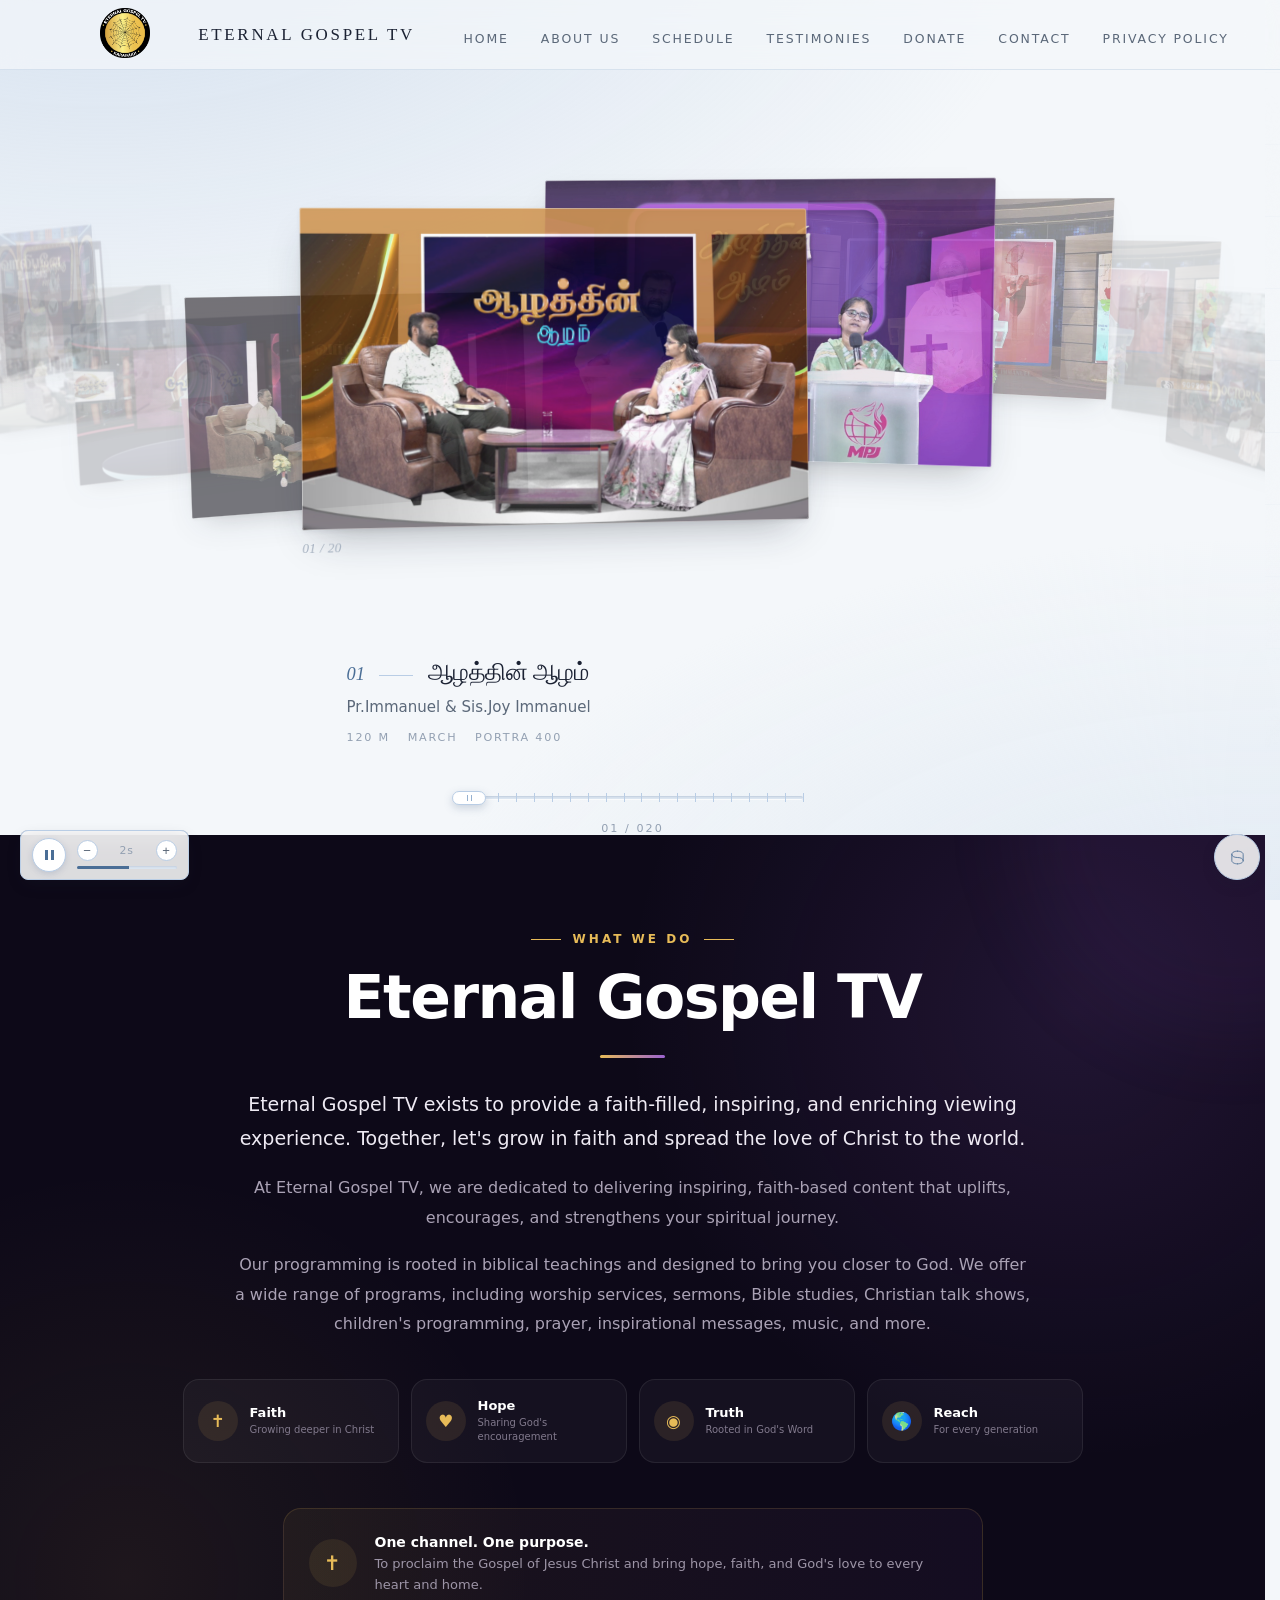
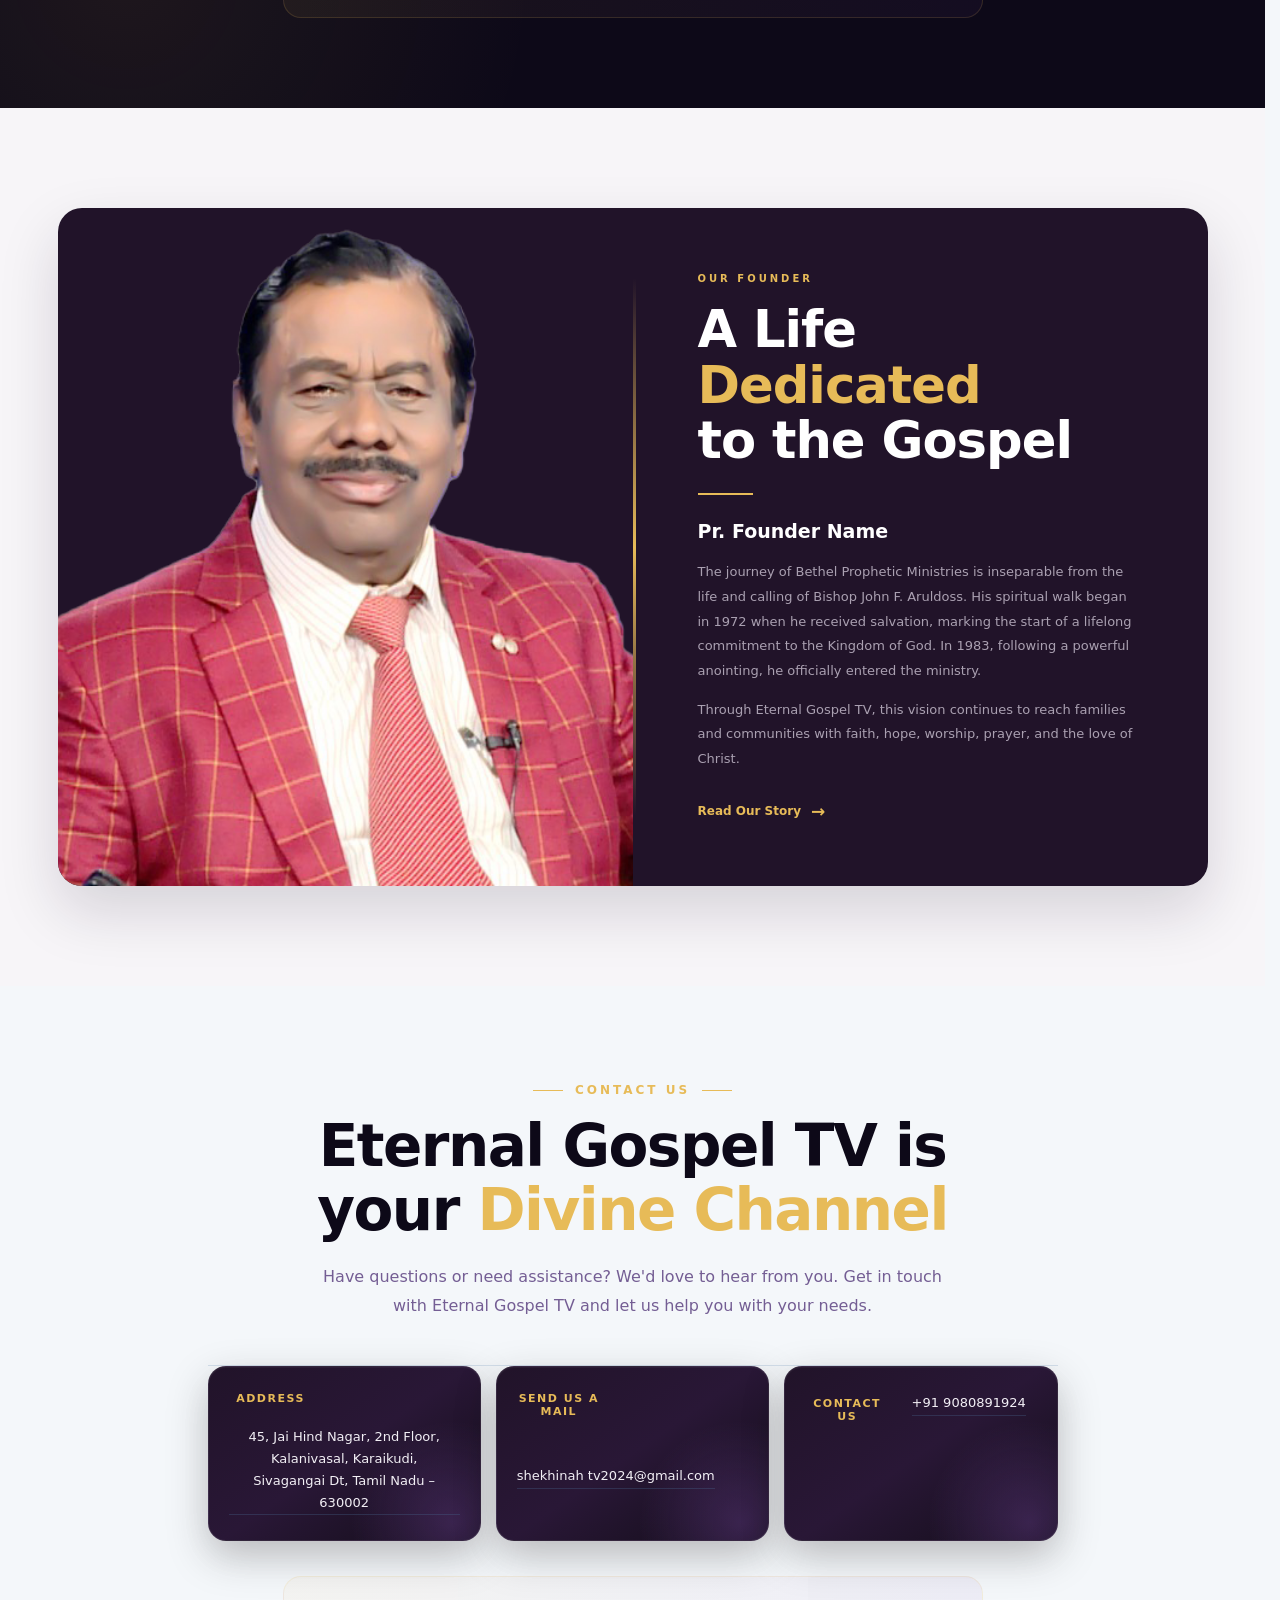
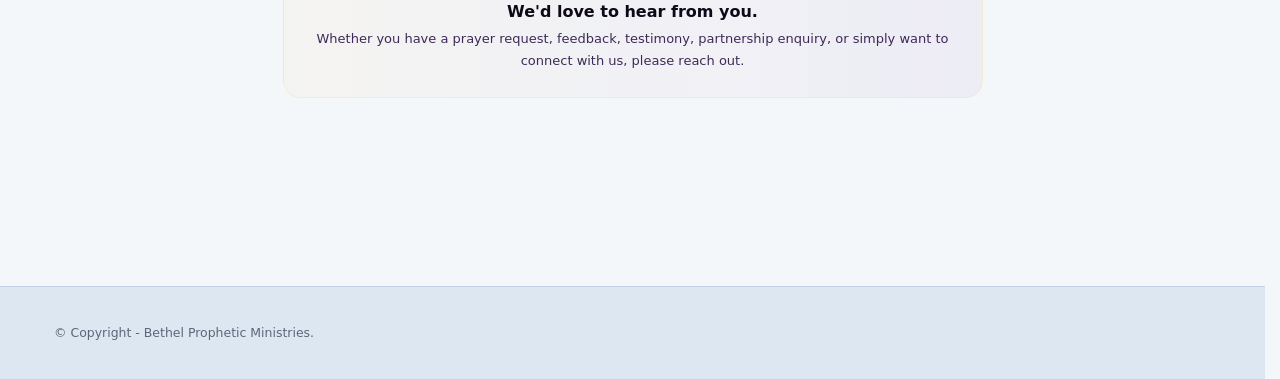
==== commit d74621e5: "Update fmt.Println message from 'Hello' to 'Goodbye'" ====
--- a/index.html
+++ b/index.html
@@ -22,6 +22,27 @@
         <link rel="stylesheet" href="assets/css/style.css">
     </head>
     <body>
+      <script>
+window.addEventListener("load", function () {
+
+    const preloader = document.querySelector(".preloaders");
+
+    setTimeout(function () {
+
+        preloader.classList.add("hide");
+
+        setTimeout(function () {
+            preloader.style.display = "none";
+        }, 500);
+
+    }, 1000);
+
+});
+</script>
+        <!-- START PRELOADER -->
+	<div class="preloaders">
+    <img src="assets/images/logo.png" alt="Logo" class="logo-loader">
+</div>
         <header class="bar">
             <div class="row">
                 
@@ -734,4 +755,4 @@
         </section>
         <script src="assets/js/script.js"></script>
     </body>
-</html>+</html>
--- a/assets/css/style.css
+++ b/assets/css/style.css
@@ -0,0 +1,7315 @@
+/*
+  Helix Drift Template
+  https://templatemo.com/tm-630-helix-drift
+*/
+
+:root {
+    --canvas: #F4F7FA;
+    --sunk: #DDE7F2;
+    --pastel: #B9CDE5;
+    --pastel-deep: #96B1D0;
+    --ink: #1B2233;
+    --ink-2: #5B6879;
+    --ink-3: #93A0B2;
+    --accent: #4A6E96;
+
+    --bar: 70px;
+    --plate-w: min(46vw, 620px);
+
+    --rx: 600;
+    --ry: 54;
+    --coil: 0.9;
+    --fall: 0.52;
+
+    --ease: cubic-bezier(.22, 1, .36, 1);
+    --dur: .6s;
+}
+
+* {
+    box-sizing: border-box;
+    margin: 0;
+    padding: 0
+}
+
+html {
+    -webkit-text-size-adjust: 100%;
+    scroll-behavior: smooth;
+    scroll-padding-top: calc(var(--bar) + 18px);
+    scrollbar-gutter: stable;
+}
+
+body {
+    min-height: 100vh;
+    background: var(--canvas);
+    color: var(--ink);
+    font-family: 'Albert Sans', system-ui, sans-serif;
+    font-weight: 300;
+    overflow-x: hidden;
+    position: relative;
+}
+
+/* ambient washes */
+body::before {
+    content: "";
+    position: fixed;
+    inset: 0;
+    z-index: 0;
+    pointer-events: none;
+    background:
+        radial-gradient(120vw 90vh at 8% -10%, rgba(185, 205, 229, .55), transparent 62%),
+        radial-gradient(110vw 80vh at 98% 108%, rgba(221, 231, 242, .85), transparent 60%);
+}
+
+/* grid + grain */
+body::after {
+    content: "";
+    position: fixed;
+    inset: 0;
+    z-index: 0;
+    pointer-events: none;
+    background-image:
+        url("data:image/svg+xml;utf8,<svg xmlns='http://www.w3.org/2000/svg' width='320' height='320'><filter id='n'><feTurbulence type='fractalNoise' baseFrequency='0.34' numOctaves='2' stitchTiles='stitch'/></filter><rect width='320' height='320' filter='url(%23n)' opacity='0.10'/></svg>"),
+        linear-gradient(to right, rgba(150, 177, 208, .30) 1px, transparent 1px),
+        linear-gradient(to bottom, rgba(150, 177, 208, .30) 1px, transparent 1px);
+    background-size: 320px 320px, 72px 72px, 72px 72px;
+    mix-blend-mode: overlay;
+    opacity: .5;
+    -webkit-mask-image: radial-gradient(80vw 80vh at 50% 42%, #000 20%, transparent 82%);
+    mask-image: radial-gradient(80vw 80vh at 50% 42%, #000 20%, transparent 82%);
+}
+
+.wrap {
+    position: relative;
+    z-index: 1
+}
+.site-logo{
+	width: 50px;
+}
+.site-logo a{
+	display: block;
+}
+.site-logo img{
+	max-width: 100%;
+}
+/* ---------- bar ---------- */
+.bar {
+    position: fixed;
+    top: 0;
+    left: 0;
+    right: 0;
+    height: var(--bar);
+    z-index: 60;
+    display: flex;
+    align-items: center;
+    justify-content: space-between;
+    padding: 0 clamp(18px, 4vw, 54px);
+    background: rgba(244, 247, 250, .72);
+    backdrop-filter: blur(14px) saturate(120%);
+    -webkit-backdrop-filter: blur(14px) saturate(120%);
+    border-bottom: 1px solid rgba(150, 177, 208, .28);
+}
+
+.brand {
+    font-family: 'Newsreader', serif;
+    font-weight: 300;
+    font-size: 1.06rem;
+    letter-spacing: .16em;
+    text-transform: uppercase;
+    color: var(--ink);
+    display: flex;
+    align-items: center;
+    gap: .62rem;
+    text-decoration: none;
+}
+
+.brand i {
+    width: 7px;
+    height: 7px;
+    border-radius: 50%;
+    background: var(--accent);
+    display: block;
+    flex: 0 0 auto;
+}
+
+.nav {
+    display: flex;
+    gap: 2rem;
+    align-items: center
+}
+
+.nav a {
+    position: relative;
+    color: var(--ink-2);
+    text-decoration: none;
+    font-size: .78rem;
+    letter-spacing: .15em;
+    text-transform: uppercase;
+    font-weight: 300;
+    padding: 14px 0 6px;
+}
+
+/* hover drops a chevron in from above the label */
+.nav a,
+.drawer a {
+    transition: color .34s var(--ease)
+}
+
+.nav a:hover,
+.nav a:focus-visible,
+.drawer a:hover,
+.drawer a:focus-visible {
+    color: var(--accent)
+}
+
+.wv {
+    position: absolute;
+    left: 50%;
+    top: 2px;
+    width: 10px;
+    height: 6px;
+    overflow: visible;
+    pointer-events: none;
+    opacity: 0;
+    transform: translate(-50%, -7px);
+    transition: opacity .3s var(--ease), transform .42s var(--ease);
+}
+
+.wv path {
+    fill: none;
+    stroke: var(--accent);
+    stroke-width: 1;
+    stroke-linecap: round;
+    stroke-linejoin: round;
+}
+
+.nav a:hover .wv,
+.nav a:focus-visible .wv {
+    opacity: 1;
+    transform: translate(-50%, 0)
+}
+
+.drawer a {
+    position: relative;
+    padding: .95rem 0 .85rem
+}
+
+.drawer a .wv {
+    left: 0;
+    top: 2px;
+    bottom: auto;
+    transform: translate(0, -7px)
+}
+
+.drawer a:hover .wv,
+.drawer a:focus-visible .wv {
+    opacity: 1;
+    transform: translate(0, 0)
+}
+
+.burger {
+    display: none;
+    width: 40px;
+    height: 40px;
+    border: 1px solid rgba(150, 177, 208, .5);
+    background: transparent;
+    border-radius: 2px;
+    cursor: pointer;
+    align-items: center;
+    justify-content: center;
+    flex-direction: column;
+    gap: 5px;
+}
+
+.burger span {
+    display: block;
+    width: 16px;
+    height: 1px;
+    background: var(--ink);
+    transition: transform .3s var(--ease), opacity .3s
+}
+
+.burger[aria-expanded="true"] span:nth-child(1) {
+    transform: translateY(3px) rotate(45deg)
+}
+
+.burger[aria-expanded="true"] span:nth-child(2) {
+    opacity: 0
+}
+
+.burger[aria-expanded="true"] span:nth-child(3) {
+    transform: translateY(-3px) rotate(-45deg)
+}
+
+/* drawer is a SIBLING of .bar, never a child */
+.drawer {
+    position: fixed;
+    top: var(--bar);
+    left: 0;
+    right: 0;
+    z-index: 55;
+    height: calc(100dvh - var(--bar));
+    padding: 1.9rem clamp(18px, 5vw, 40px) 80px;
+    background: var(--canvas);
+    overflow-y: auto;
+    overscroll-behavior: contain;
+    display: flex;
+    flex-direction: column;
+    gap: .9rem;
+    transform: translateY(-12px);
+    opacity: 0;
+    visibility: hidden;
+    pointer-events: none;
+    transition: opacity .32s var(--ease), transform .32s var(--ease), visibility .32s;
+}
+
+.drawer.open {
+    transform: none;
+    opacity: 1;
+    visibility: visible;
+    pointer-events: auto
+}
+
+/* page behind the open drawer stops scrolling, so only one scrollbar is ever live */
+body.lock {
+    overflow: hidden
+}
+
+/* the spool controls slide off to their own side once the stage is scrolled past */
+body.away .transport {
+    transform: translateX(calc(-100% - 30px));
+    opacity: 0;
+    pointer-events: none
+}
+
+body.away .fab,
+body.away .panel {
+    transform: translateX(calc(100% + 30px));
+    opacity: 0;
+    pointer-events: none
+}
+
+body.lock .transport,
+body.lock .fab {
+    opacity: 0;
+    pointer-events: none;
+    transform: translateY(8px);
+}
+
+.drawer a {
+    color: var(--ink);
+    text-decoration: none;
+    font-family: 'Newsreader', serif;
+    font-size: 1.15rem;
+    font-weight: 300;
+    letter-spacing: .01em;
+    border-bottom: 1px solid rgba(150, 177, 208, .3);
+}
+
+/* ---------- stage ---------- */
+.stage-shell {
+    padding-top: var(--bar)
+}
+
+.stage {
+    position: relative;
+    height: min(62vh, 560px);
+    min-height: 340px;
+    perspective: 1400px;
+    touch-action: pan-y;
+    cursor: grab;
+    overflow: hidden;
+    min-width: 0;
+}
+
+.stage.grabbing {
+    cursor: grabbing
+}
+
+.plate {
+    position: absolute;
+    left: 50%;
+    top: 50%;
+    display: block;
+    width: var(--plate-w);
+    aspect-ratio: 16/10;
+    padding: 0;
+    border: 0;
+    background: transparent;
+    border-radius: 3px;
+    cursor: pointer;
+    -webkit-user-drag: none;
+    user-select: none;
+    transform-style: preserve-3d;
+    backface-visibility: hidden;
+    /* promoted once at parse time, never toggled, toggling is what flashes on mobile */
+    will-change: transform, opacity;
+}
+
+.plate>* {
+    pointer-events: none
+}
+
+.plate-media {
+    position: absolute;
+    inset: 0;
+    border-radius: 3px;
+    overflow: hidden;
+    background-color: var(--sunk);
+    background-size: cover;
+    background-position: center;
+    box-shadow: 0 22px 46px -20px rgba(27, 34, 51, .42), 0 2px 6px rgba(27, 34, 51, .08);
+}
+
+.plate-media::after {
+    content: "";
+    position: absolute;
+    inset: 0;
+    box-shadow: inset 0 0 0 1px rgba(255, 255, 255, .42);
+    border-radius: 3px;
+}
+
+.plate-no {
+    position: absolute;
+    left: 0;
+    bottom: -30px;
+    font-family: 'Newsreader', serif;
+    font-style: italic;
+    font-weight: 300;
+    font-size: .9rem;
+    color: var(--ink-3);
+    letter-spacing: .04em;
+    opacity: 0;
+    transition: opacity .3s;
+}
+
+.plate.is-centre .plate-no {
+    opacity: 1
+}
+
+.plate.press .plate-media {
+    transform: scale(.988);
+    transition: transform .14s var(--ease)
+}
+
+.plate:focus-visible {
+    outline: 2px solid var(--accent);
+    outline-offset: 6px
+}
+
+/* the real copy lives here in the markup, the caption block reads it out */
+.plate-info {
+    position: absolute;
+    width: 1px;
+    height: 1px;
+    overflow: hidden;
+    clip-path: inset(50%);
+    white-space: nowrap;
+}
+
+/* ---------- caption ---------- */
+.caption {
+    max-width: 620px;
+    min-height: 96px;
+    margin: 1.9rem auto 0;
+    padding: 0 clamp(18px, 5vw, 24px);
+    transition: opacity .22s var(--ease), transform .22s var(--ease);
+}
+
+.caption.swap {
+    opacity: 0;
+    transform: translateY(6px)
+}
+
+.cap-head {
+    display: flex;
+    align-items: baseline;
+    gap: .9rem;
+    margin-bottom: .5rem
+}
+
+.cap-no {
+    font-family: 'Newsreader', serif;
+    font-style: italic;
+    font-weight: 300;
+    font-size: 1.15rem;
+    color: var(--accent)
+}
+
+.cap-rule {
+    flex: 0 0 34px;
+    height: 1px;
+    background: var(--pastel);
+    transform: translateY(-4px)
+}
+
+.cap-title {
+    font-family: 'Newsreader', serif;
+    font-weight: 300;
+    font-size: 1.5rem;
+    letter-spacing: -.02em;
+    line-height: 1.2
+}
+
+.cap-desc {
+    font-size: .94rem;
+    line-height: 1.62;
+    color: var(--ink-2);
+    font-weight: 300;
+    max-width: 56ch
+}
+
+.cap-meta {
+    margin-top: .7rem;
+    font-size: .7rem;
+    letter-spacing: .16em;
+    text-transform: uppercase;
+    color: var(--ink-3);
+    display: flex;
+    flex-wrap: wrap;
+    gap: .4rem 1.1rem;
+}
+
+/* ---------- scrub ---------- */
+.scrub-shell {
+    margin: 1.9rem auto 0;
+    width: 340px;
+    max-width: calc(100vw - 44px);
+    min-width: 0;
+}
+
+.scrub {
+    position: relative;
+    height: 26px;
+    display: flex;
+    align-items: center;
+    touch-action: none;
+    cursor: pointer;
+}
+
+.scrub:focus-visible {
+    outline: 2px solid var(--accent);
+    outline-offset: 6px;
+    border-radius: 4px
+}
+
+.scrub-track {
+    position: absolute;
+    left: 0;
+    right: 0;
+    height: 4px;
+    border-radius: 2px;
+    background: var(--sunk);
+    box-shadow: inset 0 1px 2px rgba(90, 110, 145, .22), inset 0 -1px 0 rgba(255, 255, 255, .9);
+}
+
+.scrub-fill {
+    position: absolute;
+    left: 0;
+    height: 4px;
+    border-radius: 2px;
+    background: var(--pastel-deep);
+    width: 0;
+}
+
+.scrub-ticks {
+    position: absolute;
+    left: 0;
+    right: 0;
+    height: 26px;
+    pointer-events: none
+}
+
+.tick {
+    position: absolute;
+    top: 50%;
+    width: 1px;
+    height: 9px;
+    margin-top: -4.5px;
+    background: var(--pastel);
+    transition: height .3s var(--ease), background .3s, margin-top .3s var(--ease);
+}
+
+.tick.on {
+    height: 13px;
+    margin-top: -6.5px;
+    background: var(--accent)
+}
+
+.thumb {
+    position: absolute;
+    top: 50%;
+    width: 34px;
+    height: 14px;
+    margin-top: -7px;
+    margin-left: -17px;
+    border-radius: 7px;
+    background: #fff;
+    border: 1px solid var(--pastel);
+    box-shadow: 0 3px 8px rgba(90, 110, 145, .28);
+    display: flex;
+    align-items: center;
+    justify-content: center;
+    gap: 3px;
+    pointer-events: none;
+}
+
+.thumb i {
+    width: 1px;
+    height: 6px;
+    background: var(--pastel-deep);
+    display: block
+}
+
+.scrub-label {
+    margin-top: .7rem;
+    text-align: center;
+    font-size: .7rem;
+    letter-spacing: .18em;
+    color: var(--ink-3);
+    font-variant-numeric: tabular-nums;
+}
+
+/* ---------- footer ---------- */
+.foot {
+    /* margin-top: clamp(48px, 8vh, 96px); */
+    background: var(--sunk);
+    border-top: 1px solid rgba(150, 177, 208, .4);
+    padding: 2.4rem clamp(18px, 5vw, 54px);
+    display: flex;
+    flex-wrap: wrap;
+    gap: 1rem;
+    justify-content: space-between;
+    align-items: center;
+    font-size: .78rem;
+    color: var(--ink-2);
+}
+
+.foot a {
+    color: var(--accent);
+    text-decoration: none;
+    border-bottom: 1px solid rgba(74, 110, 150, .35)
+}
+
+.foot a:hover {
+    border-bottom-color: var(--accent)
+}
+
+/* ---------- coil control ---------- */
+.fab {
+    position: fixed;
+    right: 20px;
+    bottom: 20px;
+    z-index: 70;
+    width: 46px;
+    height: 46px;
+    border-radius: 50%;
+    background: rgba(255, 255, 255, .86);
+    border: 1px solid var(--pastel);
+    backdrop-filter: blur(10px);
+    -webkit-backdrop-filter: blur(10px);
+    box-shadow: 0 6px 18px -6px rgba(27, 34, 51, .3);
+    display: flex;
+    align-items: center;
+    justify-content: center;
+    cursor: pointer;
+    transition: opacity .3s var(--ease), transform .3s var(--ease);
+}
+
+.fab.gone {
+    opacity: 0;
+    transform: scale(.68);
+    pointer-events: none
+}
+
+.fab:focus-visible {
+    outline: 2px solid var(--accent);
+    outline-offset: 3px
+}
+
+.panel {
+    position: fixed;
+    right: 20px;
+    bottom: 20px;
+    z-index: 71;
+    width: min(308px, calc(100vw - 28px));
+    padding: 1.15rem 1.15rem .95rem;
+    border-radius: 8px;
+    background: rgba(255, 255, 255, .82);
+    backdrop-filter: blur(16px) saturate(124%);
+    -webkit-backdrop-filter: blur(16px) saturate(124%);
+    border: 1px solid rgba(255, 255, 255, .9);
+    box-shadow: -6px -6px 16px rgba(255, 255, 255, .9), 6px 6px 20px rgba(150, 177, 208, .34);
+    opacity: 0;
+    visibility: hidden;
+    transform: translateY(14px) scale(.97);
+    pointer-events: none;
+    transition: opacity .3s var(--ease), transform .3s var(--ease), visibility .3s;
+}
+
+.panel.open {
+    opacity: 1;
+    visibility: visible;
+    transform: none;
+    pointer-events: auto
+}
+
+.panel h2 {
+    font-family: 'Newsreader', serif;
+    font-weight: 300;
+    font-size: .94rem;
+    letter-spacing: .14em;
+    text-transform: uppercase;
+    color: var(--ink);
+    margin-bottom: 1rem;
+}
+
+.slot {
+    margin-bottom: .85rem
+}
+
+.slot label {
+    display: flex;
+    justify-content: space-between;
+    font-size: .68rem;
+    letter-spacing: .14em;
+    text-transform: uppercase;
+    color: var(--ink-3);
+    margin-bottom: .45rem;
+    font-variant-numeric: tabular-nums;
+}
+
+input[type=range] {
+    -webkit-appearance: none;
+    appearance: none;
+    width: 100%;
+    height: 16px;
+    background: transparent;
+    cursor: pointer;
+}
+
+input[type=range]::-webkit-slider-runnable-track {
+    height: 4px;
+    border-radius: 2px;
+    background: linear-gradient(to right, var(--pastel-deep) 0 var(--fill, 50%), var(--sunk) var(--fill, 50%) 100%);
+    box-shadow: inset 0 1px 2px rgba(90, 110, 145, .2);
+}
+
+input[type=range]::-moz-range-track {
+    height: 4px;
+    border-radius: 2px;
+    background: linear-gradient(to right, var(--pastel-deep) 0 var(--fill, 50%), var(--sunk) var(--fill, 50%) 100%);
+}
+
+input[type=range]::-webkit-slider-thumb {
+    -webkit-appearance: none;
+    width: 15px;
+    height: 15px;
+    border-radius: 50%;
+    background: #fff;
+    border: 1px solid var(--pastel-deep);
+    margin-top: -5.5px;
+    box-shadow: 0 2px 5px rgba(90, 110, 145, .3);
+}
+
+input[type=range]::-moz-range-thumb {
+    width: 15px;
+    height: 15px;
+    border-radius: 50%;
+    border: 1px solid var(--pastel-deep);
+    background: #fff;
+    box-shadow: 0 2px 5px rgba(90, 110, 145, .3);
+}
+
+input[type=range]:focus-visible {
+    outline: 2px solid var(--accent);
+    outline-offset: 4px;
+    border-radius: 4px
+}
+
+.panel-out {
+    display: flex;
+    align-items: center;
+    gap: .7rem;
+    margin-top: .9rem;
+    padding-top: .75rem;
+    border-top: 1px solid rgba(150, 177, 208, .35);
+}
+
+.state {
+    font-size: .76rem;
+    color: var(--ink-2);
+    letter-spacing: .02em
+}
+
+.close {
+    margin-left: auto;
+    width: 36px;
+    height: 36px;
+    border-radius: 50%;
+    border: 1px solid var(--pastel);
+    background: rgba(255, 255, 255, .9);
+    cursor: pointer;
+    display: flex;
+    align-items: center;
+    justify-content: center;
+    box-shadow: -3px -3px 8px rgba(255, 255, 255, .9), 3px 3px 8px rgba(150, 177, 208, .3);
+    color: var(--ink-2);
+    font-size: 1rem;
+    line-height: 1;
+}
+
+.close:active {
+    box-shadow: inset 2px 2px 5px rgba(150, 177, 208, .35)
+}
+
+.close:focus-visible {
+    outline: 2px solid var(--accent);
+    outline-offset: 3px
+}
+
+
+/* ---------- sheets ---------- */
+.sheet {
+    position: relative;
+   min-height: max-content;
+    max-width: 1500px;
+    margin: 0 auto;
+    padding: 0 clamp(18px, 5vw, 24px);
+}
+#about{
+ min-height: 100vh;
+}
+
+
+.sheet-tag {
+    display: block;
+    font-size: .98rem;
+    letter-spacing: .2em;
+    text-transform: uppercase;
+    color: black;
+    margin-bottom: .9rem;
+}
+
+.sheet h2 {
+    font-family: 'Newsreader', serif;
+    font-weight: 300;
+    font-size: clamp(1.5rem, 3.4vw, 2rem);
+    letter-spacing: -.02em;
+    line-height: 1.18;
+    margin-bottom: 1rem;
+}
+
+.sheet p {
+    font-size: .95rem;
+    line-height: 1.75;
+    color: var(--ink-2);
+    margin-bottom: 1rem;
+    max-width: 58ch
+}
+
+.facts {
+    display: grid;
+    grid-template-columns: repeat(2, 1fr);
+    gap: 1px;
+    margin-top: 1.6rem;
+    background: rgba(150, 177, 208, .35);
+    border: 1px solid rgba(150, 177, 208, .35);
+    border-radius: 3px;
+    overflow: hidden;
+}
+
+.facts>div {
+    background: var(--canvas);
+    padding: .95rem 1rem
+}
+
+.facts dt {
+    font-size: .66rem;
+    letter-spacing: .16em;
+    text-transform: uppercase;
+    color: var(--ink-3);
+    margin-bottom: .35rem
+}
+
+.facts dd {
+    font-family: 'Newsreader', serif;
+    font-weight: 300;
+    font-size: 1.15rem;
+    color: var(--ink)
+}
+
+.lines {
+    list-style: none;
+    margin-top: 1.4rem;
+    border-top: 1px solid rgba(150, 177, 208, .35)
+}
+
+.lines li {
+    display: flex;
+    flex-wrap: wrap;
+    gap: .4rem 1.4rem;
+    align-items: baseline;
+    padding: .85rem 0;
+    border-bottom: 1px solid rgba(150, 177, 208, .35);
+}
+
+.lines span {
+    flex: 0 0 84px;
+    font-size: .66rem;
+    letter-spacing: .16em;
+    text-transform: uppercase;
+    color: var(--ink-3);
+}
+
+.lines a {
+    color: var(--ink);
+    text-decoration: none;
+    border-bottom: 1px solid rgba(74, 110, 150, .3);
+    font-size: .95rem
+}
+
+.lines a:hover {
+    border-bottom-color: var(--accent);
+    color: var(--accent)
+}
+
+/* ---------- transport ---------- */
+.transport {
+    position: fixed;
+    left: 20px;
+    bottom: 20px;
+    z-index: 70;
+    display: flex;
+    align-items: center;
+    gap: .65rem;
+    padding: .45rem .7rem;
+    border-radius: 8px;
+    background: rgba(255, 255, 255, .86);
+    border: 1px solid var(--pastel);
+    backdrop-filter: blur(10px) saturate(120%);
+    -webkit-backdrop-filter: blur(10px) saturate(120%);
+    box-shadow: 0 6px 18px -6px rgba(27, 34, 51, .3);
+    transition: opacity .28s var(--ease), transform .28s var(--ease);
+}
+
+.tp-btn {
+    width: 34px;
+    height: 34px;
+    border-radius: 50%;
+    flex: 0 0 auto;
+    border: 1px solid var(--pastel);
+    background: #fff;
+    cursor: pointer;
+    display: flex;
+    align-items: center;
+    justify-content: center;
+    box-shadow: 0 2px 6px rgba(90, 110, 145, .22);
+}
+
+.tp-btn .ico-pause {
+    display: none
+}
+
+.tp-btn.playing .ico-play {
+    display: none
+}
+
+.tp-btn.playing .ico-pause {
+    display: block
+}
+
+.tp-stack {
+    display: flex;
+    flex-direction: column;
+    gap: 5px;
+    width: 100px
+}
+
+.tp-line {
+    position: relative;
+    display: block;
+    width: 100%;
+    height: 3px;
+    border-radius: 2px;
+    overflow: hidden;
+    background: var(--sunk);
+    box-shadow: inset 0 1px 2px rgba(90, 110, 145, .2);
+}
+
+.tp-line i {
+    position: absolute;
+    left: 0;
+    top: 0;
+    bottom: 0;
+    width: 0;
+    background: var(--accent)
+}
+
+.tp-dur {
+    display: flex;
+    align-items: center;
+    justify-content: space-between;
+    width: 100%
+}
+
+.tp-step {
+    width: 21px;
+    height: 21px;
+    border-radius: 50%;
+    flex: 0 0 auto;
+    border: 1px solid var(--pastel);
+    background: #fff;
+    color: var(--ink-2);
+    font-size: .82rem;
+    line-height: 1;
+    cursor: pointer;
+    display: flex;
+    align-items: center;
+    justify-content: center;
+}
+
+.tp-step[disabled] {
+    opacity: .35;
+    cursor: default
+}
+
+.tp-val {
+    flex: 1 1 auto;
+    text-align: center;
+    font-size: .68rem;
+    letter-spacing: .08em;
+    color: var(--ink-3);
+    font-variant-numeric: tabular-nums;
+}
+
+.tp-btn:focus-visible,
+.tp-step:focus-visible {
+    outline: 2px solid var(--accent);
+    outline-offset: 3px
+}
+
+/* ---------- reveal ---------- */
+.rv {
+    opacity: 0;
+    transform: translateY(16px);
+    transition: opacity .7s var(--ease), transform .7s var(--ease)
+}
+
+.rv.in {
+    opacity: 1;
+    transform: none
+}
+
+/* ---------- responsive ---------- */
+@media (max-width:900px) {
+
+    /* fixed + mix-blend-mode repaints the whole layer on every scroll frame on mobile */
+    body::before,
+    body::after {
+        position: absolute;
+        mix-blend-mode: normal
+    }
+
+    body::after {
+        opacity: .28
+    }
+
+    :root {
+        --bar: 64px;
+        --plate-w: min(74vw, 420px);
+        --rx: 280;
+    }
+
+    .nav {
+        display: none
+    }
+
+    .burger {
+        display: flex
+    }
+
+    .bar {
+        background: var(--canvas);
+        backdrop-filter: none;
+        -webkit-backdrop-filter: none
+    }
+
+    .stage {
+        height: 48vh;
+        min-height: 280px
+    }
+
+    .caption {
+        margin-top: 1.4rem
+    }
+}
+
+@media (max-width:560px) {
+    :root {
+        --plate-w: min(80vw, 360px);
+        --rx: 200;
+    }
+
+    .cap-title {
+        font-size: 1.28rem
+    }
+
+    .facts {
+        grid-template-columns: 1fr
+    }
+
+    .transport {
+        left: 14px;
+        bottom: 14px;
+        gap: .55rem;
+        padding: .4rem .55rem
+    }
+
+    .tp-stack {
+        width: 78px
+    }
+
+    .fab {
+        right: 16px;
+        bottom: 16px;
+        width: 42px;
+        height: 42px
+    }
+
+    .panel {
+        right: 14px;
+        bottom: 14px
+    }
+}
+
+@media (prefers-reduced-motion:reduce) {
+    html {
+        scroll-behavior: auto
+    }
+
+    *,
+    *::before,
+    *::after {
+        animation-duration: .001ms !important;
+        transition-duration: .001ms !important
+    }
+
+    .rv {
+        opacity: 1;
+        transform: none
+    }
+}
+
+/* =====================================
+   ETERNAL GOSPEL TV
+   WHO WE ARE SECTION
+===================================== */
+
+/* =====================================
+   WHO WE ARE
+===================================== */
+
+.egtv-who-we-are {
+    position: relative;
+    overflow: hidden;
+
+    padding: 110px 20px;
+
+    background:
+        radial-gradient(
+            circle at 85% 15%,
+            rgba(155, 98, 208, 0.10),
+            transparent 30%
+        ),
+        radial-gradient(
+            circle at 10% 90%,
+            rgba(231, 187, 88, 0.08),
+            transparent 28%
+        ),
+        #f7f4ef;
+
+    color: #211329;
+}
+
+.egtv-container {
+    width: min(1180px, 100%);
+    margin: auto;
+}
+
+.egtv-who-grid {
+    display: grid;
+    grid-template-columns: 1.05fr 0.95fr;
+    gap: 75px;
+    align-items: center;
+}
+
+
+/* =====================================
+   HEADING
+===================================== */
+
+.egtv-eyebrow {
+    display: inline-flex;
+    align-items: center;
+    gap: 10px;
+
+    margin-bottom: 20px;
+
+    color: #8c63a8;
+
+    font-size: 13px;
+    font-weight: 700;
+    letter-spacing: 3px;
+}
+
+.egtv-eyebrow::before {
+    content: "";
+
+    width: 35px;
+    height: 2px;
+
+    background: #e7bb58;
+}
+
+.egtv-who-content h2 {
+    margin: 0;
+
+    color: #211329;
+
+    font-size: clamp(38px, 4vw, 60px);
+    line-height: 1.08;
+
+    font-weight: 700;
+    letter-spacing: -1.5px;
+}
+
+.egtv-who-content h2 span {
+    color: #9a63c4;
+}
+
+.egtv-title-line {
+    width: 70px;
+    height: 4px;
+
+    margin: 27px 0;
+
+    border-radius: 20px;
+
+    background:
+        linear-gradient(
+            90deg,
+            #e7bb58,
+            #9b62d0
+        );
+}
+
+
+/* =====================================
+   DARK PARAGRAPH BOX
+===================================== */
+
+.egtv-story-box {
+    position: relative;
+
+    max-width: 650px;
+
+    padding: 30px 32px;
+
+    border-radius: 18px;
+
+    background:
+        linear-gradient(
+            145deg,
+            #211329,
+            #2b183a
+        );
+
+    border: 1px solid rgba(155, 98, 208, 0.18);
+
+    box-shadow:
+        0 20px 45px rgba(33, 19, 41, 0.16);
+
+    overflow: hidden;
+}
+
+.egtv-story-box::before {
+    content: "";
+
+    position: absolute;
+
+    width: 180px;
+    height: 180px;
+
+    right: -100px;
+    top: -100px;
+
+    border-radius: 50%;
+
+    background: rgba(155, 98, 208, 0.20);
+
+    filter: blur(35px);
+}
+
+.egtv-story-box p {
+    position: relative;
+    z-index: 1;
+
+    margin: 0 0 17px;
+
+    color: #c9c1d0;
+
+    font-size: 15px;
+    line-height: 1.85;
+}
+
+.egtv-story-box p:last-of-type {
+    margin-bottom: 0;
+}
+
+.egtv-story-box .egtv-lead {
+    color: #f4eff7;
+
+    font-size: 17px;
+    line-height: 1.75;
+}
+
+
+/* Small gold accent inside box */
+
+.egtv-story-accent {
+    width: 45px;
+    height: 3px;
+
+    margin-top: 25px;
+
+    border-radius: 10px;
+
+    background: #e7bb58;
+}
+
+
+/* =====================================
+   HIGHLIGHTS
+===================================== */
+
+.egtv-highlights {
+    display: grid;
+
+    grid-template-columns: repeat(3, 1fr);
+
+    gap: 12px;
+
+    margin-top: 25px;
+}
+
+.egtv-highlight {
+    display: flex;
+    align-items: center;
+    gap: 10px;
+
+    padding: 14px 12px;
+
+    border: 1px solid rgba(33, 19, 41, 0.10);
+
+    border-radius: 14px;
+
+    background: rgba(255,255,255,0.65);
+
+    transition: .3s ease;
+}
+
+.egtv-highlight:hover {
+    transform: translateY(-4px);
+
+    border-color: rgba(155, 98, 208, 0.35);
+
+    background: #ffffff;
+
+    box-shadow:
+        0 10px 25px rgba(33,19,41,0.08);
+}
+
+.egtv-icon {
+    display: grid;
+    place-items: center;
+
+    flex: 0 0 38px;
+
+    width: 38px;
+    height: 38px;
+
+    border-radius: 50%;
+
+    color: #9a63c4;
+
+    background: rgba(155, 98, 208, 0.10);
+}
+
+.egtv-highlight strong {
+    display: block;
+
+    color: #211329;
+
+    font-size: 12px;
+}
+
+.egtv-highlight small {
+    display: block;
+
+    margin-top: 3px;
+
+    color: #756d79;
+
+    font-size: 9px;
+
+    line-height: 1.4;
+}
+
+
+/* =====================================
+   RIGHT VISUAL
+===================================== */
+
+.egtv-who-visual {
+    position: relative;
+
+    min-height: 560px;
+
+    display: flex;
+
+    justify-content: center;
+    align-items: center;
+}
+
+.egtv-glow {
+    position: absolute;
+
+    width: 430px;
+    height: 430px;
+
+    border-radius: 50%;
+
+    background:
+        radial-gradient(
+            circle,
+            rgba(145,88,201,0.18),
+            rgba(145,88,201,0.05) 60%,
+            transparent 72%
+        );
+
+    filter: blur(5px);
+}
+
+
+/* =====================================
+   CROSS
+===================================== */
+
+.egtv-cross-circle {
+    position: relative;
+
+    width: 300px;
+    height: 300px;
+
+    display: grid;
+    place-items: center;
+
+    border-radius: 50%;
+
+    border: 1px solid rgba(33,19,41,0.12);
+
+    background:
+        radial-gradient(
+            circle at 35% 30%,
+            rgba(231,187,88,0.22),
+            rgba(155,98,208,0.10) 55%,
+            rgba(255,255,255,0.55)
+        );
+
+    box-shadow:
+        0 25px 60px rgba(33,19,41,0.10),
+        inset 0 0 50px rgba(255,255,255,0.7);
+}
+
+.egtv-cross {
+    font-size: 115px;
+
+    color: #211329;
+
+    text-shadow:
+        0 5px 20px rgba(33,19,41,0.12);
+}
+
+
+/* =====================================
+   QUOTE
+===================================== */
+
+.egtv-quote-card {
+    position: absolute;
+
+    right: 0;
+    bottom: 55px;
+
+    width: min(310px, 75%);
+
+    padding: 24px;
+
+    border: 1px solid rgba(33,19,41,0.10);
+
+    border-radius: 18px;
+
+    background: rgba(255,255,255,0.90);
+
+    backdrop-filter: blur(14px);
+
+    box-shadow:
+        0 20px 50px rgba(33,19,41,0.12);
+}
+
+.egtv-quote-card span {
+    color: #a47a27;
+
+    font-size: 10px;
+    font-weight: 700;
+    letter-spacing: 2px;
+}
+
+.egtv-quote-card p {
+    margin: 12px 0;
+
+    color: #514858;
+
+    font-size: 14px;
+    line-height: 1.65;
+}
+
+.egtv-quote-card strong {
+    color: #211329;
+
+    font-size: 12px;
+}
+
+.egtv-quote-line {
+    width: 35px;
+    height: 2px;
+
+    margin-bottom: 10px;
+
+    background: #e7bb58;
+}
+
+
+/* =====================================
+   FLOATING CARDS
+===================================== */
+
+.egtv-floating-card {
+    position: absolute;
+
+    display: flex;
+    align-items: center;
+    gap: 10px;
+
+    padding: 13px 17px;
+
+    border: 1px solid rgba(33,19,41,0.10);
+
+    border-radius: 14px;
+
+    background: rgba(255,255,255,0.90);
+
+    backdrop-filter: blur(12px);
+
+    box-shadow:
+        0 15px 35px rgba(33,19,41,0.10);
+}
+
+.egtv-floating-card > span {
+    color: #a47a27;
+
+    font-size: 18px;
+}
+
+.egtv-floating-card strong {
+    display: block;
+
+    color: #211329;
+
+    font-size: 13px;
+}
+
+.egtv-floating-card small {
+    color: #756d79;
+
+    font-size: 10px;
+}
+
+.egtv-card-one {
+    top: 85px;
+    left: 0;
+}
+
+.egtv-card-two {
+    top: 250px;
+    right: -5px;
+}
+
+
+/* =====================================
+   TABLET
+===================================== */
+
+@media (max-width: 900px) {
+
+    .egtv-who-we-are {
+        padding: 80px 20px;
+    }
+
+    .egtv-who-grid {
+        grid-template-columns: 1fr;
+        gap: 50px;
+    }
+
+    .egtv-who-content {
+        text-align: center;
+    }
+
+    .egtv-eyebrow {
+        justify-content: center;
+    }
+
+    .egtv-title-line {
+        margin: 25px auto;
+    }
+
+    .egtv-story-box {
+        margin: auto;
+        text-align: left;
+    }
+
+    .egtv-who-visual {
+        min-height: 520px;
+    }
+}
+
+
+/* =====================================
+   MOBILE
+===================================== */
+
+@media (max-width: 600px) {
+
+    .egtv-who-we-are {
+        padding: 65px 16px;
+    }
+
+    .egtv-who-content h2 {
+        font-size: 38px;
+    }
+
+    .egtv-story-box {
+        padding: 24px 22px;
+
+        border-radius: 16px;
+    }
+
+    .egtv-story-box .egtv-lead {
+        font-size: 16px;
+    }
+
+    .egtv-story-box p {
+        font-size: 14px;
+        line-height: 1.75;
+    }
+
+    .egtv-highlights {
+        grid-template-columns: 1fr;
+    }
+
+    .egtv-who-visual {
+        min-height: 440px;
+    }
+
+    .egtv-cross-circle {
+        width: 230px;
+        height: 230px;
+    }
+
+    .egtv-cross {
+        font-size: 85px;
+    }
+
+    .egtv-glow {
+        width: 330px;
+        height: 330px;
+    }
+
+    .egtv-quote-card {
+        right: 50%;
+        bottom: 10px;
+
+        transform: translateX(50%);
+
+        width: 90%;
+    }
+
+    .egtv-card-one {
+        top: 25px;
+        left: 0;
+    }
+
+    .egtv-card-two {
+        top: 165px;
+        right: 0;
+    }
+
+    .egtv-floating-card {
+        padding: 10px 12px;
+    }
+
+    .egtv-floating-card small {
+        display: none;
+    }
+}         
+                                    
+.egtv-what-we-do {
+  position: relative;
+  overflow: hidden;
+  padding: 110px 20px;
+
+  background:
+        radial-gradient(120vw 90vh at 8% -10%, rgba(185, 205, 229, .55), transparent 62%),
+        radial-gradient(110vw 80vh at 98% 108%, rgba(221, 231, 242, .85), transparent 60%);
+
+
+  color: #100b1d;
+}
+
+
+.egtv-wd-container {
+  width: min(1200px, 100%);
+  margin: auto;
+}
+
+
+/* ==========================================
+   HEADER
+========================================== */
+
+.egtv-wd-header {
+  max-width: 720px;
+  margin: 0 auto 65px;
+  text-align: center;
+}
+
+
+.egtv-wd-label {
+  display: inline-flex;
+  align-items: center;
+  gap: 10px;
+
+  color: #e7bb58;
+
+  font-size: 12px;
+  font-weight: 700;
+
+  letter-spacing: 3px;
+}
+
+
+.egtv-wd-label::before,
+.egtv-wd-label::after {
+  content: "";
+
+  width: 30px;
+  height: 1px;
+
+  background: #e7bb58;
+}
+
+
+.egtv-wd-header h2 {
+  margin: 18px 0 20px;
+
+  font-size: clamp(38px, 5vw, 60px);
+  line-height: 1.08;
+
+  letter-spacing: -1.5px;
+}
+
+
+.egtv-wd-header h2 span {
+  color: #e7bb58;
+}
+
+
+.egtv-wd-header p {
+  max-width: 650px;
+  margin: auto;
+
+  color: #aaa2b5;
+
+  font-size: 16px;
+  line-height: 1.8;
+}
+
+
+/* ==========================================
+   CARD GRID
+========================================== */
+
+.egtv-wd-grid {
+  display: grid;
+
+  grid-template-columns:
+    repeat(3, minmax(0, 1fr));
+
+  gap: 18px;
+}
+
+
+/* ==========================================
+   CARD
+========================================== */
+
+.egtv-wd-card {
+  position: relative;
+
+  min-height: 285px;
+  padding: 30px;
+
+  display: flex;
+  align-items: flex-end;
+
+  overflow: hidden;
+
+  border: 1px solid rgba(255,255,255,0.075);
+  border-radius: 20px;
+
+  background-size: cover;
+  background-position: center;
+  background-repeat: no-repeat;
+}
+
+
+/* Color overlay */
+.egtv-wd-card::before {
+  content: "";
+  position: absolute;
+  inset: 0;
+
+  background: transparent;
+
+  transition: background 0.35s ease;
+
+  z-index: 0;
+}
+
+
+/* Hover color over image */
+.egtv-wd-card:hover::before {
+  background:
+    linear-gradient(
+      145deg,
+      rgba(74, 35, 105, 0.82),
+      rgba(18, 10, 30, 0.72)
+    );
+}
+
+
+.egtv-wd-card:hover {
+  transform: translateY(-8px);
+
+  border-color: rgba(231,187,88,0.55);
+}
+
+
+/* Keep content ABOVE overlay */
+.egtv-wd-card > * {
+  position: relative;
+  z-index: 1;
+}
+
+
+/* ==========================================
+   NUMBER
+========================================== */
+
+.egtv-wd-number {
+  position: absolute;
+
+  top: 20px;
+  right: 24px;
+
+  color: rgba(255,255,255,0.08);
+
+  font-size: 42px;
+  font-weight: 800;
+
+  line-height: 1;
+}
+
+
+
+
+
+/* Bottom content */
+.egtv-wd-content {
+  position: relative;
+  z-index: 2;
+
+  width: 100%;
+}
+
+
+/* Title */
+.egtv-wd-content h3 {
+  margin: 0 0 -96px;
+
+  color: #fff;
+  font-size: 22px;
+}
+
+
+/* Description */
+.egtv-wd-content p {
+  margin: 0 0 14px;
+opacity: 0;
+  color: rgba(255,255,255,0.82);
+
+  font-size: 14px;
+  line-height: 1.6;
+  transform: translateY(8px);
+
+  transition: opacity 0.3s ease,
+              transform 0.3s ease;
+}
+
+
+/* Link */
+.egtv-wd-link {
+  display: inline-flex;
+  align-items: center;
+  gap: 7px;
+
+  color: #e7bb58;
+
+  font-size: 12px;
+  font-weight: 700;
+
+  text-decoration: none;
+
+  opacity: 0;
+  transform: translateY(8px);
+
+  transition: opacity 0.3s ease,
+              transform 0.3s ease;
+}
+
+
+/* Show link on card hover */
+.egtv-wd-card:hover .egtv-wd-link {
+  opacity: 1;
+  transform: translateY(0);
+}
+.egtv-wd-card:hover .egtv-wd-content p  {
+  opacity: 1;
+  transform: translateY(0);
+}
+.egtv-wd-card:hover .egtv-wd-content h3  {
+  margin: 0 0 10px;
+}
+/* Arrow */
+.egtv-wd-link span {
+  font-size: 17px;
+
+  transition: transform 0.3s ease;
+}
+
+
+.egtv-wd-link:hover span {
+  transform: translateX(5px);
+}
+
+
+
+/* ==========================================
+   BOTTOM MESSAGE
+========================================== */
+
+.egtv-wd-bottom {
+  display: flex;
+  align-items: center;
+  gap: 22px;
+
+  max-width: 850px;
+
+  margin: 60px auto 0;
+  padding: 25px 30px;
+
+  border: 1px solid
+    rgba(231,187,88,0.16);
+
+  border-radius: 18px;
+
+  background:
+    linear-gradient(
+      90deg,
+      rgba(231,187,88,0.06),
+      rgba(139,82,190,0.06)
+    );
+}
+
+
+.egtv-wd-bottom-icon {
+  display: grid;
+  place-items: center;
+
+  flex: 0 0 50px;
+
+  width: 50px;
+  height: 50px;
+
+  border-radius: 50%;
+
+  color: #e7bb58;
+
+  background:
+    rgba(231,187,88,0.10);
+
+  font-size: 22px;
+}
+
+
+.egtv-wd-bottom strong {
+  display: block;
+
+  margin-bottom: 5px;
+
+  color: #201e1e;
+
+  font-size: 16px;
+}
+
+
+.egtv-wd-bottom p {
+  margin: 0;
+
+  color: #9991a3;
+
+  font-size: 13px;
+  line-height: 1.6;
+}
+
+
+/* ==========================================
+   TABLET
+========================================== */
+
+@media (max-width: 950px) {
+
+  .egtv-what-we-do {
+    padding: 85px 20px;
+  }
+
+  .egtv-wd-grid {
+    grid-template-columns:
+      repeat(2, minmax(0, 1fr));
+  }
+
+}
+
+
+/* ==========================================
+   MOBILE
+========================================== */
+
+@media (max-width: 600px) {
+
+  .egtv-what-we-do {
+    padding: 70px 16px;
+  }
+
+
+  .egtv-wd-header {
+    margin-bottom: 45px;
+  }
+
+
+  .egtv-wd-header h2 {
+    font-size: 38px;
+  }
+
+
+  .egtv-wd-header p {
+    font-size: 14px;
+    line-height: 1.7;
+  }
+
+
+  .egtv-wd-grid {
+    grid-template-columns: 1fr;
+    gap: 14px;
+  }
+
+
+  .egtv-wd-card {
+    min-height: 260px;
+
+    padding: 25px;
+  }
+
+
+  .egtv-wd-card h3 {
+    font-size: 19px;
+  }
+
+
+  .egtv-wd-card p {
+    font-size: 13px;
+  }
+
+
+  /*
+     Always show link on mobile
+     because there is no hover.
+  */
+
+  .egtv-wd-link {
+    left: 25px;
+    bottom: 22px;
+
+    opacity: 1;
+    transform: none;
+  }
+
+
+  .egtv-wd-bottom {
+    align-items: flex-start;
+
+    margin-top: 40px;
+    padding: 20px;
+
+    gap: 15px;
+  }
+
+
+  .egtv-wd-bottom-icon {
+    flex: 0 0 42px;
+
+    width: 42px;
+    height: 42px;
+
+    font-size: 18px;
+  }
+
+
+  .egtv-wd-bottom strong {
+    font-size: 14px;
+  }
+
+
+  .egtv-wd-bottom p {
+    font-size: 12px;
+  }
+
+}
+
+/* ==========================================
+   ETERNAL GOSPEL TV
+   CONTACT SECTION
+========================================== */
+
+.egtv-contact {
+    position: relative;
+    overflow: hidden;
+min-height: 100vh;
+    padding: 90px 30px;
+
+    color: #0d0918;
+
+  background: rgba(244, 247, 250, .72);
+}
+
+
+/* ==========================================
+   INNER
+========================================== */
+
+.egtv-contact-inner {
+    position: relative;
+    z-index: 1;
+
+    width: min(850px, 100%);
+
+    margin: auto;
+
+    text-align: center;
+}
+
+
+/* ==========================================
+   TAG
+========================================== */
+
+.egtv-contact-tag {
+    display: inline-flex;
+
+    align-items: center;
+    gap: 12px;
+
+    margin-bottom: 18px;
+
+    color: #e7bb58;
+
+    font-size: 12px;
+    font-weight: 700;
+
+    letter-spacing: 3px;
+}
+
+
+.egtv-contact-tag::before,
+.egtv-contact-tag::after {
+    content: "";
+
+    width: 30px;
+    height: 1px;
+
+    background: #e7bb58;
+}
+
+
+/* ==========================================
+   HEADING
+========================================== */
+
+.egtv-contact h2 {
+    max-width: 750px;
+
+    margin: 0 auto 20px;
+
+    color: #0d0918;
+
+    font-size: clamp(38px, 5vw, 58px);
+
+    line-height: 1.1;
+
+    letter-spacing: -1.5px;
+}
+
+
+.egtv-contact h2 span {
+    color: #e7bb58;
+}
+
+
+/* ==========================================
+   INTRO
+========================================== */
+
+.egtv-contact-intro {
+    max-width: 650px;
+
+    margin: 0 auto 45px;
+
+    color: #745e94;
+
+    font-size: 16px;
+
+    line-height: 1.8;
+}
+
+
+/* ==========================================
+   CONTACT LIST
+========================================== */
+
+.egtv-contact-lines {
+    display: grid;
+
+    grid-template-columns:
+        repeat(3, minmax(0, 1fr));
+
+    gap: 15px;
+
+    margin: 0;
+
+    padding: 0;
+
+    list-style: none;
+}
+
+
+/* CONTACT ITEM */
+
+.egtv-contact-lines li {
+    min-height: 170px;
+
+    padding: 25px 20px;
+
+    text-align: center;
+
+    border: 1px solid
+        rgba(255,255,255,0.08);
+
+    border-radius: 18px;
+
+      background:
+    radial-gradient(
+      circle at 90% 90%,
+      rgba(140, 82, 190, 0.30),
+      transparent 35%
+    ),
+    linear-gradient(
+      145deg,
+      #211329 0%,
+      #291736 50%,
+      #120d18 100%
+    );
+
+  box-shadow:
+    inset 0 1px 0 rgba(255,255,255,0.04),
+    0 15px 40px rgba(0,0,0,0.25);
+
+ transition:
+  transform .35s ease,
+  border-color .35s ease,
+  background .35s ease,
+  box-shadow .35s ease;
+}
+
+
+.egtv-contact-lines li:hover {
+    transform: translateY(-6px);
+
+    border-color:
+        rgba(231,187,88,0.35);
+
+     background:
+    radial-gradient(
+      circle at 90% 90%,
+      rgba(48, 28, 66, 0.3),
+      transparent 35%
+    ),
+    linear-gradient(
+      145deg,
+      #66407c 0%,
+      #291736 50%,
+      #120d18 100%
+    );
+}
+
+
+
+/* LABEL */
+
+.egtv-contact-lines li > span {
+    display: block;
+
+    margin-bottom: 14px;
+
+    color: #e7bb58;
+
+    font-size: 11px;
+
+    font-weight: 700;
+
+    letter-spacing: 1.5px;
+
+    text-transform: uppercase;
+}
+
+
+/* LINK */
+
+.egtv-contact-lines a {
+    display: inline-block;
+
+    color: #f2eff5;
+
+    font-size: 13px;
+
+    line-height: 1.7;
+
+    text-decoration: none;
+
+    overflow-wrap: anywhere;
+
+    transition: color 0.25s ease;
+}
+
+
+.egtv-contact-lines a:hover {
+    color: #e7bb58;
+}
+
+
+/* ==========================================
+   BOTTOM MESSAGE
+========================================== */
+
+.egtv-contact-message {
+    max-width: 700px;
+
+    margin: 35px auto 0;
+
+    padding: 25px 30px;
+
+    border: 1px solid
+        rgba(231,187,88,0.14);
+
+    border-radius: 18px;
+
+    background:
+        linear-gradient(
+            90deg,
+            rgba(231,187,88,0.05),
+            rgba(139,82,190,0.06)
+        );
+}
+
+
+.egtv-contact-message strong {
+    display: block;
+
+    margin-bottom: 7px;
+
+    color: #0d0918;
+
+    font-size: 16px;
+}
+
+
+.egtv-contact-message p {
+    margin: 0;
+
+    color: #3d2a57;
+
+    font-size: 13px;
+
+    line-height: 1.7;
+}
+
+
+/* ==========================================
+   TABLET
+========================================== */
+
+@media (max-width: 850px) {
+
+    .egtv-contact {
+        padding: 75px 25px;
+    }
+
+    .egtv-contact-lines {
+        grid-template-columns:
+            repeat(2, minmax(0, 1fr));
+    }
+
+    .egtv-contact-lines li:first-child {
+        grid-column: 1 / -1;
+    }
+
+}
+
+
+/* ==========================================
+   MOBILE
+========================================== */
+
+@media (max-width: 600px) {
+
+    .egtv-contact {
+        padding: 65px 18px;
+    }
+
+
+    .egtv-contact h2 {
+        font-size: 37px;
+    }
+
+
+    .egtv-contact-intro {
+        margin-bottom: 32px;
+
+        font-size: 14px;
+
+        line-height: 1.75;
+    }
+
+
+    .egtv-contact-lines {
+        grid-template-columns: 1fr;
+
+        gap: 10px;
+    }
+
+
+    .egtv-contact-lines li:first-child {
+        grid-column: auto;
+    }
+
+
+    .egtv-contact-lines li {
+        min-height: auto;
+
+        padding: 22px 18px;
+    }
+
+
+    .egtv-contact-lines a {
+        font-size: 13px;
+    }
+
+
+    .egtv-contact-message {
+        margin-top: 25px;
+
+        padding: 20px;
+    }
+
+
+    .egtv-contact-message p {
+        font-size: 12px;
+    }
+
+}
+
+/* ==========================================
+   ETERNAL GOSPEL TV
+   WHAT WE DO
+========================================== */
+
+.egtv-about-section {
+    position: relative;
+    overflow: hidden;
+
+    padding: 90px 30px;
+
+    color: #fff;
+
+    background:
+        radial-gradient(
+            circle at 85% 20%,
+            rgba(139, 82, 190, 0.16),
+            transparent 35%
+        ),
+        radial-gradient(
+            circle at 10% 85%,
+            rgba(231, 187, 88, 0.08),
+            transparent 30%
+        ),
+        #0d0918;
+}
+
+
+/* subtle decorative glow */
+
+.egtv-about-section::before {
+    content: "";
+
+    position: absolute;
+
+    width: 420px;
+    height: 420px;
+
+    top: -220px;
+    right: -180px;
+
+    border-radius: 50%;
+
+    background: rgba(139, 82, 190, 0.08);
+
+    filter: blur(40px);
+
+    pointer-events: none;
+}
+
+
+/* ==========================================
+   CONTENT
+========================================== */
+
+.egtv-about-inner {
+    position: relative;
+    z-index: 1;
+
+    width: min(900px, 100%);
+
+    margin: auto;
+
+    text-align: center;
+}
+
+
+/* ==========================================
+   TAG
+========================================== */
+
+.egtv-about-tag {
+    display: inline-flex;
+
+    align-items: center;
+    gap: 12px;
+
+    margin-bottom: 18px;
+
+    color: #e7bb58;
+
+    font-size: 12px;
+    font-weight: 700;
+
+    letter-spacing: 3px;
+}
+
+
+.egtv-about-tag::before,
+.egtv-about-tag::after {
+    content: "";
+
+    width: 30px;
+    height: 1px;
+
+    background: #e7bb58;
+}
+
+
+/* ==========================================
+   HEADING
+========================================== */
+
+.egtv-about-inner h2 {
+    margin: 0;
+
+    color: #fff;
+
+    font-size: clamp(38px, 5vw, 60px);
+
+    line-height: 1.1;
+
+    letter-spacing: -1.5px;
+}
+
+
+.egtv-about-line {
+    width: 65px;
+    height: 3px;
+
+    margin: 25px auto 30px;
+
+    border-radius: 20px;
+
+    background:
+        linear-gradient(
+            90deg,
+            #e7bb58,
+            #9b62d0
+        );
+}
+
+
+/* ==========================================
+   TEXT
+========================================== */
+
+.egtv-about-inner p {
+    max-width: 800px;
+
+    margin: 0 auto 18px;
+
+    color: #aaa2b5;
+
+    font-size: 16px;
+
+    line-height: 1.85;
+}
+
+
+.egtv-about-inner .egtv-about-intro {
+    color: #eeeaf3;
+
+    font-size: 19px;
+
+    line-height: 1.75;
+}
+
+
+/* ==========================================
+   HIGHLIGHTS
+========================================== */
+
+.egtv-about-highlights {
+    display: grid;
+
+    grid-template-columns:
+        repeat(4, minmax(0, 1fr));
+
+    gap: 12px;
+
+    margin-top: 40px;
+}
+
+
+.egtv-about-highlight {
+    display: flex;
+
+    align-items: center;
+
+    gap: 12px;
+
+    padding: 18px 14px;
+
+    text-align: left;
+
+    border: 1px solid
+        rgba(255,255,255,0.08);
+
+    border-radius: 16px;
+
+    background:
+        rgba(255,255,255,0.035);
+
+    transition:
+        transform 0.3s ease,
+        border-color 0.3s ease,
+        background 0.3s ease;
+}
+
+
+.egtv-about-highlight:hover {
+    transform: translateY(-5px);
+
+    border-color:
+        rgba(231,187,88,0.35);
+
+    background:
+        rgba(231,187,88,0.05);
+}
+
+
+/* icon */
+
+.egtv-about-highlight > span {
+    display: grid;
+
+    place-items: center;
+
+    flex: 0 0 40px;
+
+    width: 40px;
+    height: 40px;
+
+    border-radius: 50%;
+
+    color: #e7bb58;
+
+    background:
+        rgba(231,187,88,0.10);
+
+    font-size: 17px;
+}
+
+
+/* title */
+
+.egtv-about-highlight strong {
+    display: block;
+
+    color: #fff;
+
+    font-size: 13px;
+}
+
+
+/* description */
+
+.egtv-about-highlight small {
+    display: block;
+
+    margin-top: 3px;
+
+    color: #81798c;
+
+    font-size: 10px;
+
+    line-height: 1.4;
+}
+
+
+/* ==========================================
+   BOTTOM MESSAGE
+========================================== */
+
+.egtv-about-bottom {
+    display: flex;
+
+    align-items: center;
+
+    justify-content: center;
+
+    gap: 18px;
+
+    max-width: 700px;
+
+    margin: 45px auto 0;
+
+    padding: 22px 25px;
+
+    text-align: left;
+
+    border: 1px solid
+        rgba(231,187,88,0.15);
+
+    border-radius: 18px;
+
+    background:
+        linear-gradient(
+            90deg,
+            rgba(231,187,88,0.06),
+            rgba(139,82,190,0.06)
+        );
+}
+
+
+.egtv-about-cross {
+    display: grid;
+
+    place-items: center;
+
+    flex: 0 0 48px;
+
+    width: 48px;
+    height: 48px;
+
+    border-radius: 50%;
+
+    color: #e7bb58;
+
+    background:
+        rgba(231,187,88,0.09);
+
+    font-size: 20px;
+}
+
+
+.egtv-about-bottom p {
+    margin: 0;
+
+    color: #9d95a7;
+
+    font-size: 13px;
+
+    line-height: 1.6;
+}
+
+
+.egtv-about-bottom strong {
+    color: #fff;
+
+    font-size: 14px;
+}
+
+
+/* ==========================================
+   TABLET
+========================================== */
+
+@media (max-width: 900px) {
+
+    .egtv-about-section {
+        padding: 75px 25px;
+    }
+
+    .egtv-about-highlights {
+        grid-template-columns:
+            repeat(2, minmax(0, 1fr));
+    }
+
+}
+
+
+/* ==========================================
+   MOBILE
+========================================== */
+
+@media (max-width: 600px) {
+
+    .egtv-about-section {
+        padding: 65px 18px;
+    }
+
+
+    .egtv-about-inner h2 {
+        font-size: 38px;
+    }
+
+
+    .egtv-about-inner .egtv-about-intro {
+        font-size: 16px;
+        line-height: 1.7;
+    }
+
+
+    .egtv-about-inner p {
+        font-size: 14px;
+        line-height: 1.75;
+    }
+
+
+    .egtv-about-highlights {
+        grid-template-columns: 1fr;
+
+        gap: 10px;
+
+        margin-top: 30px;
+    }
+
+
+    .egtv-about-highlight {
+        padding: 15px;
+    }
+
+
+    .egtv-about-bottom {
+        align-items: flex-start;
+
+        margin-top: 30px;
+
+        padding: 18px;
+
+        gap: 13px;
+    }
+
+
+    .egtv-about-cross {
+        flex: 0 0 40px;
+
+        width: 40px;
+        height: 40px;
+
+        font-size: 17px;
+    }
+
+
+    .egtv-about-bottom p {
+        font-size: 12px;
+    }
+
+
+    .egtv-about-bottom strong {
+        font-size: 13px;
+    }
+
+}
+
+/* ==========================================
+   SECTION
+========================================== */
+
+.egtv-mission {
+  position: relative;
+  overflow: hidden;
+
+  padding: 120px 20px;
+
+  color: #ffffff;
+
+  background:
+    radial-gradient(
+      circle at 50% 0%,
+      rgba(139,82,190,0.18),
+      transparent 38%
+    ),
+    radial-gradient(
+      circle at 0% 80%,
+      rgba(231,187,88,0.08),
+      transparent 30%
+    ),
+    #0b0713;
+}
+
+
+.egtv-mission-container {
+  width: min(1150px, 100%);
+  margin: auto;
+}
+
+
+/* ==========================================
+   HEADER
+========================================== */
+
+.egtv-mission-header {
+  max-width: 720px;
+
+  margin: 0 auto 65px;
+
+  text-align: center;
+}
+
+
+.egtv-mission-label {
+  display: inline-flex;
+
+  align-items: center;
+  gap: 12px;
+
+  color: #e7bb58;
+
+  font-size: 12px;
+  font-weight: 700;
+
+  letter-spacing: 3px;
+}
+
+
+.egtv-mission-label::before,
+.egtv-mission-label::after {
+  content: "";
+
+  width: 32px;
+  height: 1px;
+
+  background: #e7bb58;
+}
+
+
+.egtv-mission-header h2 {
+  margin: 20px 0;
+
+  font-size: clamp(38px, 5vw, 62px);
+
+  line-height: 1.08;
+
+  letter-spacing: -1.5px;
+}
+
+
+.egtv-mission-header h2 span {
+  color: #e7bb58;
+}
+
+
+.egtv-mission-header p {
+  margin: auto;
+
+  color: #aaa2b5;
+
+  font-size: 16px;
+
+  line-height: 1.8;
+}
+
+
+/* ==========================================
+   MISSION / VISION GRID
+========================================== */
+
+.egtv-mission-grid {
+  display: grid;
+
+  grid-template-columns:
+    repeat(2, minmax(0, 1fr));
+
+  gap: 20px;
+}
+
+
+.egtv-mission-card {
+  position: relative;
+
+  min-height: 350px;
+
+  padding: 42px;
+
+  overflow: hidden;
+
+  border: 1px solid rgba(231,187,88,0.15);
+
+  border-radius: 24px;
+
+  background:
+    linear-gradient(
+      145deg,
+      rgba(139,82,190,0.13),
+      rgba(255,255,255,0.025)
+    );
+
+  transition:
+    transform 0.35s ease,
+    border-color 0.35s ease;
+}
+
+
+.egtv-mission-card:hover {
+  transform: translateY(-8px);
+
+  border-color:
+    rgba(231,187,88,0.45);
+}
+
+
+/* Large background number */
+
+.egtv-mission-number {
+  position: absolute;
+
+  top: 20px;
+  right: 30px;
+
+  color: rgba(255,255,255,0.045);
+
+  font-size: 90px;
+
+  font-weight: 800;
+
+  line-height: 1;
+}
+
+
+/* ==========================================
+   ICON
+========================================== */
+
+.egtv-mission-icon {
+  position: relative;
+  z-index: 1;
+
+  display: grid;
+
+  place-items: center;
+
+  width: 65px;
+  height: 65px;
+
+  margin-bottom: 30px;
+
+  border-radius: 18px;
+
+  color: #e7bb58;
+
+  border: 1px solid rgba(231,187,88,0.2);
+
+  background:
+    rgba(231,187,88,0.08);
+
+  font-size: 28px;
+}
+
+
+/* ==========================================
+   CARD TEXT
+========================================== */
+
+.egtv-mission-card h3 {
+  position: relative;
+  z-index: 1;
+
+  margin: 0 0 15px;
+
+  font-size: 28px;
+}
+
+
+.egtv-mission-line {
+  width: 45px;
+  height: 3px;
+
+  margin-bottom: 22px;
+
+  border-radius: 10px;
+
+  background:
+    linear-gradient(
+      90deg,
+      #e7bb58,
+      #9b62d0
+    );
+}
+
+
+.egtv-mission-card p {
+  position: relative;
+  z-index: 1;
+
+  max-width: 500px;
+
+  margin: 0;
+
+  color: #aaa2b5;
+
+  font-size: 15px;
+
+  line-height: 1.8;
+}
+
+
+/* ==========================================
+   TAG
+========================================== */
+
+.egtv-mission-tag {
+  display: block;
+
+  margin-top: 30px;
+
+  color: #e7bb58;
+
+  font-size: 10px;
+
+  font-weight: 700;
+
+  letter-spacing: 2px;
+}
+
+
+/* ==========================================
+   OUR HEART
+========================================== */
+
+.egtv-heart {
+  position: relative;
+
+  display: flex;
+
+  align-items: center;
+
+  gap: 30px;
+
+  margin-top: 22px;
+
+  padding: 35px 40px;
+
+  border: 1px solid rgba(255,255,255,0.08);
+
+  border-radius: 22px;
+
+  background:
+    linear-gradient(
+      90deg,
+      rgba(231,187,88,0.07),
+      rgba(139,82,190,0.07)
+    );
+}
+
+
+.egtv-heart-cross {
+  display: grid;
+
+  place-items: center;
+
+  flex: 0 0 65px;
+
+  width: 65px;
+  height: 65px;
+
+  border-radius: 50%;
+
+  color: #e7bb58;
+
+  background:
+    rgba(231,187,88,0.08);
+
+  border: 1px solid
+    rgba(231,187,88,0.18);
+
+  font-size: 28px;
+}
+
+
+.egtv-heart-content span {
+  color: #e7bb58;
+
+  font-size: 10px;
+
+  font-weight: 700;
+
+  letter-spacing: 3px;
+}
+
+
+.egtv-heart-content h3 {
+  margin: 7px 0;
+
+  font-size: 23px;
+}
+
+
+.egtv-heart-content p {
+  max-width: 750px;
+
+  margin: 0;
+
+  color: #9d95a7;
+
+  font-size: 14px;
+
+  line-height: 1.7;
+}
+
+
+/* ==========================================
+   CLOSING
+========================================== */
+
+.egtv-mission-bottom {
+  padding-top: 80px;
+
+  text-align: center;
+}
+
+
+.egtv-mission-bottom h3 {
+  margin: 0 0 12px;
+
+  font-size: clamp(28px, 4vw, 42px);
+}
+
+
+.egtv-mission-bottom p {
+  max-width: 600px;
+
+  margin: 0 auto 28px;
+
+  color: #9d95a7;
+
+  font-size: 15px;
+
+  line-height: 1.8;
+}
+
+
+/* ==========================================
+   BUTTONS
+========================================== */
+
+.egtv-mission-buttons {
+  display: flex;
+
+  justify-content: center;
+
+  gap: 12px;
+}
+
+
+.egtv-btn-primary,
+.egtv-btn-secondary {
+  display: inline-flex;
+
+  align-items: center;
+
+  justify-content: center;
+
+  min-width: 130px;
+
+  padding: 13px 24px;
+
+  border-radius: 30px;
+
+  font-size: 13px;
+
+  font-weight: 700;
+
+  text-decoration: none;
+
+  transition: 0.3s ease;
+}
+
+
+.egtv-btn-primary {
+  color: #17101f;
+
+  background: #e7bb58;
+}
+
+
+.egtv-btn-primary:hover {
+  transform: translateY(-3px);
+
+  box-shadow:
+    0 10px 30px rgba(231,187,88,0.18);
+}
+
+
+.egtv-btn-secondary {
+  color: #ffffff;
+
+  border: 1px solid
+    rgba(255,255,255,0.15);
+}
+
+
+.egtv-btn-secondary:hover {
+  border-color: #e7bb58;
+
+  color: #e7bb58;
+}
+
+
+/* ==========================================
+   TABLET
+========================================== */
+
+@media (max-width: 850px) {
+
+  .egtv-mission {
+    padding: 90px 20px;
+  }
+
+  .egtv-mission-grid {
+    grid-template-columns: 1fr;
+  }
+
+}
+
+
+/* ==========================================
+   MOBILE
+========================================== */
+
+@media (max-width: 600px) {
+
+  .egtv-mission {
+    padding: 70px 16px;
+  }
+
+
+  .egtv-mission-header {
+    margin-bottom: 45px;
+  }
+
+
+  .egtv-mission-header h2 {
+    font-size: 38px;
+  }
+
+
+  .egtv-mission-header p {
+    font-size: 14px;
+  }
+
+
+  .egtv-mission-card {
+    min-height: auto;
+
+    padding: 30px 25px;
+  }
+
+
+  .egtv-mission-card h3 {
+    font-size: 25px;
+  }
+
+
+  .egtv-mission-card p {
+    font-size: 14px;
+  }
+
+
+  .egtv-mission-number {
+    font-size: 65px;
+  }
+
+
+  .egtv-heart {
+    align-items: flex-start;
+
+    gap: 18px;
+
+    padding: 25px 20px;
+  }
+
+
+  .egtv-heart-cross {
+    flex: 0 0 48px;
+
+    width: 48px;
+    height: 48px;
+
+    font-size: 20px;
+  }
+
+
+  .egtv-heart-content h3 {
+    font-size: 19px;
+  }
+
+
+  .egtv-heart-content p {
+    font-size: 13px;
+  }
+
+
+  .egtv-mission-bottom {
+    padding-top: 60px;
+  }
+
+
+  .egtv-mission-buttons {
+    flex-direction: column;
+
+    align-items: center;
+  }
+
+
+  .egtv-btn-primary,
+  .egtv-btn-secondary {
+    width: 100%;
+    max-width: 260px;
+  }
+
+}
+
+/* ==========================================
+   EGTV SCHEDULE
+========================================== */
+
+.egtv-schedule {
+  position: relative;
+
+  padding: 100px 20px;
+
+  overflow: hidden;
+
+  color: #fff;
+
+  background:
+    radial-gradient(
+      circle at 85% 5%,
+      rgba(139,82,190,0.16),
+      transparent 35%
+    ),
+    radial-gradient(
+      circle at 10% 70%,
+      rgba(231,187,88,0.06),
+      transparent 30%
+    ),
+    #0b0713;
+}
+
+
+.egtv-schedule-container {
+  width: min(1180px, 100%);
+
+  margin: auto;
+}
+
+
+/* ==========================================
+   HEADER
+========================================== */
+
+.egtv-schedule-header {
+  max-width: 720px;
+
+  margin: 0 auto 55px;
+
+  text-align: center;
+}
+
+
+.egtv-schedule-tag {
+  display: inline-flex;
+
+  align-items: center;
+  gap: 12px;
+
+  color: #e7bb58;
+
+  font-size: 11px;
+  font-weight: 700;
+
+  letter-spacing: 3px;
+}
+
+
+.egtv-schedule-tag::before,
+.egtv-schedule-tag::after {
+  content: "";
+
+  width: 30px;
+  height: 1px;
+
+  background: #e7bb58;
+}
+
+
+.egtv-schedule-header h1 {
+  margin: 18px 0 15px;
+
+  font-size: clamp(40px, 5vw, 62px);
+
+  line-height: 1.05;
+
+  letter-spacing: -1.5px;
+}
+
+
+.egtv-schedule-header h1 span {
+  color: #e7bb58;
+}
+
+
+.egtv-schedule-header p {
+  margin: 0;
+
+  color: #958da0;
+
+  font-size: 15px;
+
+  line-height: 1.8;
+}
+
+
+/* ==========================================
+   LIVE CARD
+========================================== */
+
+.egtv-live-card {
+  position: relative;
+
+  min-height: 330px;
+
+  display: flex;
+
+  align-items: center;
+
+  overflow: hidden;
+
+  margin-bottom: 30px;
+
+  border: 1px solid
+    rgba(231,187,88,0.22);
+
+  border-radius: 24px;
+
+  background: #171020;
+}
+
+
+.egtv-live-image {
+  position: absolute;
+
+  inset: 0;
+
+  background-size: cover;
+  background-position: center;
+
+  opacity: 0.65;
+}
+
+
+.egtv-live-overlay {
+  position: absolute;
+
+  inset: 0;
+
+  background:
+   linear-gradient(90deg, rgba(11, 7, 19, 0.96) 0%, rgb(11 7 19 / 0%) 45%, rgb(11 7 19 / 6%) 100%);
+
+    
+}
+
+
+.egtv-live-content {
+  position: relative;
+
+  z-index: 2;
+
+  max-width: 600px;
+
+  padding: 50px;
+}
+
+
+.egtv-live-badge {
+  display: inline-flex;
+
+  align-items: center;
+
+  gap: 9px;
+
+  margin-bottom: 15px;
+
+  color: #e7bb58;
+
+  font-size: 11px;
+
+  font-weight: 800;
+
+  letter-spacing: 2px;
+}
+
+
+.egtv-live-badge span {
+  width: 8px;
+  height: 8px;
+
+  border-radius: 50%;
+
+  background: #e7bb58;
+
+  box-shadow:
+    0 0 0 5px rgba(231,187,88,0.12);
+}
+
+
+.egtv-live-time {
+  margin-bottom: 7px;
+
+  color: #958da0;
+
+  font-size: 12px;
+}
+
+
+.egtv-live-content h2 {
+  margin: 0 0 10px;
+
+  font-size: clamp(30px, 4vw, 46px);
+
+  line-height: 1.1;
+}
+
+
+.egtv-live-content p {
+  max-width: 500px;
+
+  margin: 0 0 25px;
+
+  color: #aaa2b5;
+
+  font-size: 14px;
+
+  line-height: 1.7;
+}
+
+
+/* WATCH BUTTON */
+
+.egtv-watch-btn {
+  display: inline-flex;
+
+  align-items: center;
+
+  gap: 10px;
+
+  padding: 13px 22px;
+
+  border-radius: 30px;
+
+  color: #17101f;
+
+  background: #e7bb58;
+
+  font-size: 11px;
+
+  font-weight: 800;
+
+  text-decoration: none;
+
+  transition: 0.3s ease;
+}
+
+
+.egtv-watch-btn:hover {
+  transform: translateY(-3px);
+
+  box-shadow:
+    0 10px 30px rgba(231,187,88,0.18);
+}
+
+
+.egtv-watch-btn span {
+  font-size: 16px;
+}
+
+
+/* ==========================================
+   DAY SELECTOR
+========================================== */
+
+.egtv-day-selector {
+  display: grid;
+
+  grid-template-columns:
+    35px repeat(7, 1fr) 35px;
+
+  gap: 7px;
+
+  margin-bottom: 45px;
+
+  padding: 8px;
+
+  border: 1px solid
+    rgba(255,255,255,0.07);
+
+  border-radius: 18px;
+
+  background:
+    rgba(255,255,255,0.025);
+}
+
+
+.egtv-day,
+.egtv-day-arrow {
+  position: relative;
+
+  border: 0;
+
+  cursor: pointer;
+
+  border-radius: 12px;
+
+  background: transparent;
+
+  color: #81798c;
+
+  transition: 0.25s ease;
+}
+
+
+.egtv-day {
+  min-height: 70px;
+
+  display: flex;
+
+  flex-direction: column;
+
+  align-items: center;
+
+  justify-content: center;
+
+  gap: 3px;
+}
+
+
+.egtv-day span {
+  font-size: 10px;
+
+  font-weight: 700;
+
+  letter-spacing: 1px;
+}
+
+
+.egtv-day strong {
+  color: #fff;
+
+  font-size: 19px;
+}
+
+
+.egtv-day small {
+  color: #e7bb58;
+
+  font-size: 8px;
+
+  font-weight: 800;
+}
+
+
+.egtv-day:hover {
+  background:
+    rgba(139,82,190,0.12);
+
+  color: #fff;
+}
+
+
+.egtv-day.active {
+  color: #17101f;
+
+  background: #e7bb58;
+}
+
+
+.egtv-day.active strong,
+.egtv-day.active small {
+  color: #17101f;
+}
+
+
+.egtv-day-arrow {
+  font-size: 25px;
+}
+
+
+.egtv-day-arrow:hover {
+  color: #e7bb58;
+}
+
+
+/* ==========================================
+   SELECTED DAY
+========================================== */
+
+.egtv-selected-day {
+  display: flex;
+
+  align-items: flex-end;
+
+  justify-content: space-between;
+
+  margin-bottom: 25px;
+}
+
+
+.egtv-selected-day span {
+  color: #e7bb58;
+
+  font-size: 10px;
+
+  font-weight: 800;
+
+  letter-spacing: 2px;
+}
+
+
+.egtv-selected-day h2 {
+  margin: 5px 0 0;
+
+  font-size: 30px;
+}
+
+
+.egtv-selected-date {
+  color: #81798c;
+
+  font-size: 12px;
+}
+
+
+/* ==========================================
+   FILTERS
+========================================== */
+
+.egtv-filters {
+  display: flex;
+
+  gap: 8px;
+
+  margin-bottom: 35px;
+
+  overflow-x: auto;
+
+  padding-bottom: 5px;
+
+  scrollbar-width: none;
+}
+
+
+.egtv-filters::-webkit-scrollbar {
+  display: none;
+}
+
+
+.egtv-filters button {
+  flex: 0 0 auto;
+
+  padding: 9px 15px;
+
+  border: 1px solid
+    rgba(255,255,255,0.09);
+
+  border-radius: 30px;
+
+  color: #91899b;
+
+  background: transparent;
+
+  cursor: pointer;
+
+  font-size: 9px;
+
+  font-weight: 800;
+
+  letter-spacing: 1px;
+
+  transition: 0.25s ease;
+}
+
+
+.egtv-filters button:hover {
+  color: #fff;
+
+  border-color:
+    rgba(231,187,88,0.3);
+}
+
+
+.egtv-filters button.active {
+  color: #17101f;
+
+  border-color: #e7bb58;
+
+  background: #e7bb58;
+}
+
+
+/* ==========================================
+   MAIN LAYOUT
+========================================== */
+
+.egtv-schedule-layout {
+  display: grid;
+
+  grid-template-columns:
+    minmax(0, 1fr) 300px;
+
+  gap: 25px;
+
+  align-items: start;
+}
+
+
+/* ==========================================
+   PROGRAM HEADING
+========================================== */
+
+.egtv-program-heading {
+  display: flex;
+
+  align-items: flex-end;
+
+  justify-content: space-between;
+
+  margin-bottom: 20px;
+}
+
+
+.egtv-program-heading span:first-child {
+  color: #e7bb58;
+
+  font-size: 9px;
+
+  font-weight: 800;
+
+  letter-spacing: 2px;
+}
+
+
+.egtv-program-heading h2 {
+  margin: 4px 0 0;
+
+  font-size: 28px;
+}
+
+
+.egtv-program-count {
+  color: #706878;
+
+  font-size: 11px;
+}
+
+
+/* ==========================================
+   PROGRAM CARD
+========================================== */
+
+.egtv-program-card {
+  position: relative;
+
+  display: grid;
+
+  grid-template-columns: 75px 18px minmax(0,1fr) auto;
+
+  gap: 15px;
+
+  align-items: center;
+
+  min-height: 130px;
+
+  margin-bottom: 10px;
+
+  padding: 20px;
+
+  border: 1px solid
+    rgba(255,255,255,0.07);
+
+  border-radius: 17px;
+
+  background:
+    rgba(255,255,255,0.025);
+
+  transition:
+    transform 0.3s ease,
+    border-color 0.3s ease,
+    background 0.3s ease;
+}
+
+
+.egtv-program-card:hover {
+  transform: translateX(5px);
+
+  border-color:
+    rgba(231,187,88,0.28);
+
+  background:
+    rgba(139,82,190,0.06);
+}
+
+
+/* CURRENT */
+
+.egtv-program-card.current {
+  border-color:
+    rgba(231,187,88,0.4);
+
+  background:
+    linear-gradient(
+      90deg,
+      rgba(231,187,88,0.07),
+      rgba(139,82,190,0.04)
+    );
+}
+
+
+.egtv-program-time {
+  display: flex;
+
+  flex-direction: column;
+
+  text-align: right;
+}
+
+
+.egtv-program-time strong {
+  color: #fff;
+
+  font-size: 20px;
+}
+
+
+.egtv-program-time span {
+  color: #81798c;
+
+  font-size: 9px;
+
+  font-weight: 800;
+
+  letter-spacing: 1px;
+}
+
+
+/* TIMELINE */
+
+.egtv-program-line {
+  position: relative;
+
+  align-self: stretch;
+
+  display: flex;
+
+  justify-content: center;
+}
+
+
+.egtv-program-line::before {
+  content: "";
+
+  position: absolute;
+
+  top: 0;
+  bottom: 0;
+
+  width: 1px;
+
+  background:
+    rgba(255,255,255,0.08);
+}
+
+
+.egtv-program-line span {
+  position: relative;
+
+  z-index: 1;
+
+  width: 9px;
+  height: 9px;
+
+  margin-top: 20px;
+
+  border-radius: 50%;
+
+  background: #62596c;
+}
+
+
+.current .egtv-program-line span {
+  background: #e7bb58;
+
+  box-shadow:
+    0 0 0 5px rgba(231,187,88,0.1);
+}
+
+
+/* PROGRAM INFO */
+
+.egtv-program-info h3 {
+  margin: 0 0 7px;
+
+  color: #fff;
+
+  font-size: 17px;
+}
+
+
+.egtv-program-info p {
+  max-width: 500px;
+
+  margin: 0 0 10px;
+
+  color: #81798c;
+
+  font-size: 12px;
+
+  line-height: 1.6;
+}
+
+
+.egtv-program-meta {
+  display: flex;
+
+  flex-wrap: wrap;
+
+  gap: 8px;
+}
+
+
+.egtv-program-meta span {
+  padding: 4px 8px;
+
+  border-radius: 5px;
+
+  color: #82798c;
+
+  background:
+    rgba(255,255,255,0.04);
+
+  font-size: 8px;
+
+  font-weight: 700;
+
+  letter-spacing: .5px;
+}
+
+
+.current .egtv-program-status {
+  display: flex;
+
+  align-items: center;
+
+  gap: 6px;
+
+  margin-bottom: 6px;
+
+  color: #e7bb58;
+
+  font-size: 8px;
+
+  font-weight: 800;
+
+  letter-spacing: 1px;
+}
+
+
+.egtv-program-status span {
+  width: 5px;
+  height: 5px;
+
+  border-radius: 50%;
+
+  background: #e7bb58;
+}
+
+
+/* ACTION */
+
+.egtv-program-action {
+  display: inline-flex;
+
+  align-items: center;
+
+  gap: 6px;
+
+  color: #e7bb58;
+
+  font-size: 9px;
+
+  font-weight: 800;
+
+  text-decoration: none;
+
+  white-space: nowrap;
+}
+
+
+.egtv-program-action span {
+  font-size: 15px;
+
+  transition: transform .25s ease;
+}
+
+
+.egtv-program-action:hover span {
+  transform: translateX(4px);
+}
+
+
+/* ==========================================
+   SIDEBAR
+========================================== */
+
+.egtv-schedule-sidebar {
+  display: flex;
+
+  flex-direction: column;
+
+  gap: 15px;
+}
+
+
+/* NEXT */
+
+.egtv-next-card,
+.egtv-quick-card,
+.egtv-sidebar-live {
+  padding: 25px;
+
+  border: 1px solid
+    rgba(255,255,255,0.08);
+
+  border-radius: 19px;
+
+  background:
+    rgba(255,255,255,0.025);
+}
+
+
+.egtv-sidebar-label {
+  color: #e7bb58;
+
+  font-size: 9px;
+
+  font-weight: 800;
+
+  letter-spacing: 2px;
+}
+
+
+.egtv-next-time {
+  margin-top: 22px;
+
+  color: #81798c;
+
+  font-size: 11px;
+}
+
+
+.egtv-next-card h3 {
+  margin: 7px 0;
+
+  font-size: 22px;
+}
+
+
+.egtv-next-card p {
+  margin: 0 0 20px;
+
+  color: #81798c;
+
+  font-size: 12px;
+
+  line-height: 1.7;
+}
+
+
+.egtv-next-card a {
+  color: #e7bb58;
+
+  font-size: 9px;
+
+  font-weight: 800;
+
+  text-decoration: none;
+}
+
+
+/* QUICK */
+
+.egtv-quick-card {
+  display: flex;
+
+  flex-direction: column;
+
+  gap: 12px;
+}
+
+
+.egtv-quick-row {
+  display: flex;
+
+  align-items: center;
+
+  justify-content: space-between;
+
+  padding-bottom: 12px;
+
+  border-bottom: 1px solid
+    rgba(255,255,255,0.06);
+}
+
+
+.egtv-quick-row:last-child {
+  padding-bottom: 0;
+
+  border-bottom: 0;
+}
+
+
+.egtv-quick-row strong {
+  color: #fff;
+
+  font-size: 20px;
+}
+
+
+.egtv-quick-row span {
+  color: #81798c;
+
+  font-size: 10px;
+}
+
+
+/* SIDEBAR LIVE */
+
+.egtv-sidebar-live {
+  background:
+    linear-gradient(
+      145deg,
+      rgba(139,82,190,0.13),
+      rgba(231,187,88,0.05)
+    );
+}
+
+
+.egtv-sidebar-live > span {
+  color: #e7bb58;
+
+  font-size: 8px;
+
+  font-weight: 800;
+
+  letter-spacing: 1.5px;
+}
+
+
+.egtv-sidebar-live h3 {
+  margin: 10px 0 7px;
+
+  font-size: 21px;
+}
+
+
+.egtv-sidebar-live p {
+  margin: 0 0 18px;
+
+  color: #81798c;
+
+  font-size: 11px;
+
+  line-height: 1.7;
+}
+
+
+.egtv-sidebar-live a {
+  color: #e7bb58;
+
+  font-size: 9px;
+
+  font-weight: 800;
+
+  text-decoration: none;
+}
+
+
+/* ==========================================
+   TABLET
+========================================== */
+
+@media (max-width: 950px) {
+
+  .egtv-schedule {
+    padding: 80px 20px;
+  }
+
+  .egtv-schedule-layout {
+    grid-template-columns: 1fr;
+  }
+
+  .egtv-schedule-sidebar {
+    display: grid;
+
+    grid-template-columns:
+      repeat(3, 1fr);
+  }
+
+}
+
+
+/* ==========================================
+   MOBILE
+========================================== */
+
+@media (max-width: 650px) {
+
+  .egtv-schedule {
+    padding: 65px 15px;
+  }
+
+
+  .egtv-schedule-header {
+    margin-bottom: 35px;
+  }
+
+
+  .egtv-schedule-header h1 {
+    font-size: 38px;
+  }
+
+
+  .egtv-schedule-header p {
+    font-size: 13px;
+  }
+
+
+  /* LIVE */
+
+  .egtv-live-card {
+    min-height: 390px;
+
+    align-items: flex-end;
+  }
+
+
+  .egtv-live-content {
+    padding: 28px 22px;
+  }
+
+
+  .egtv-live-overlay {
+    background:
+      linear-gradient(
+        0deg,
+        rgba(11,7,19,0.97),
+        rgba(11,7,19,0.3)
+      );
+  }
+
+
+  /* DAYS */
+
+  .egtv-day-selector {
+    display: flex;
+
+    overflow-x: auto;
+
+    padding: 6px;
+
+    scrollbar-width: none;
+  }
+
+
+  .egtv-day-selector::-webkit-scrollbar {
+    display: none;
+  }
+
+
+  .egtv-day {
+    flex: 0 0 65px;
+  }
+
+
+  .egtv-day-arrow {
+    display: none;
+  }
+
+
+  /* SELECTED DAY */
+
+  .egtv-selected-day {
+    align-items: flex-start;
+
+    flex-direction: column;
+
+    gap: 7px;
+  }
+
+
+  .egtv-selected-day h2 {
+    font-size: 25px;
+  }
+
+
+  /* PROGRAM */
+
+  .egtv-program-card {
+    grid-template-columns:
+      55px 12px minmax(0,1fr);
+
+    gap: 10px;
+
+    padding: 17px;
+
+    min-height: 125px;
+  }
+
+
+  .egtv-program-time strong {
+    font-size: 16px;
+  }
+
+
+  .egtv-program-info h3 {
+    font-size: 15px;
+  }
+
+
+  .egtv-program-info p {
+    font-size: 11px;
+  }
+
+
+  .egtv-program-action {
+    display: none;
+  }
+
+
+  /* SIDEBAR */
+
+  .egtv-schedule-sidebar {
+    display: flex;
+  }
+
+
+  .egtv-next-card,
+  .egtv-quick-card,
+  .egtv-sidebar-live {
+    padding: 22px;
+  }
+
+}
+
+/* ==========================================
+   EGTV GIVING SECTION
+========================================== */
+
+.egtv-giving {
+
+  position: relative;
+
+  padding: 110px 20px;
+
+  overflow: hidden;
+
+  color: rgba(32, 11, 51, 0.89);
+
+ background: rgba(244, 247, 250, .72);
+}
+
+
+.egtv-giving::before {
+
+  content: "";
+
+  position: absolute;
+
+  width: 500px;
+  height: 500px;
+
+  top: -250px;
+  right: -200px;
+
+  border-radius: 50%;
+
+  background:
+    rgba(139,82,190,0.06);
+
+  filter: blur(80px);
+
+  pointer-events: none;
+}
+
+
+.egtv-giving-container {
+
+  position: relative;
+
+  z-index: 1;
+
+  width: min(1180px, 100%);
+
+  margin: auto;
+}
+
+
+/* ==========================================
+   HEADER
+========================================== */
+
+.egtv-giving-header {
+
+  max-width: 750px;
+
+  margin: 0 auto 45px;
+
+  text-align: center;
+}
+
+
+.egtv-giving-tag {
+
+  display: inline-flex;
+
+  align-items: center;
+
+  gap: 12px;
+
+  color: #e7bb58;
+
+  font-size: 10px;
+
+  font-weight: 800;
+
+  letter-spacing: 3px;
+}
+
+
+.egtv-giving-tag::before,
+.egtv-giving-tag::after {
+
+  content: "";
+
+  width: 28px;
+
+  height: 1px;
+
+  background: #e7bb58;
+}
+
+
+.egtv-giving-header h2 {
+
+  margin: 17px 0 14px;
+
+  font-size: clamp(38px, 5vw, 58px);
+
+  line-height: 1.05;
+
+  letter-spacing: -1.5px;
+}
+
+
+.egtv-giving-header h2 span {
+
+  color: #e7bb58;
+}
+
+
+.egtv-giving-header p {
+
+  max-width: 680px;
+
+  margin: auto;
+
+  color: #91899d;
+
+  font-size: 14px;
+
+  line-height: 1.8;
+}
+
+
+/* ==========================================
+   INTRO STRIP
+========================================== */
+
+.egtv-giving-intro {
+
+  display: flex;
+
+  align-items: center;
+
+  gap: 20px;
+
+  max-width: 800px;
+
+  margin: 0 auto 45px;
+
+  padding: 20px 25px;
+
+  border: 1px solid
+    rgba(231,187,88,0.14);
+
+  border-radius: 16px;
+
+  background:
+    linear-gradient(
+      100deg,
+      rgba(231,187,88,0.06),
+      rgba(139,82,190,0.07)
+    );
+}
+
+
+.egtv-giving-cross {
+
+  flex: 0 0 48px;
+
+  width: 48px;
+  height: 48px;
+
+  display: flex;
+
+  align-items: center;
+  justify-content: center;
+
+  border-radius: 50%;
+
+  color: #17101f;
+
+  background: #e7bb58;
+
+  font-size: 20px;
+}
+
+
+.egtv-giving-intro h3 {
+
+  margin: 0 0 4px;
+
+  font-size: 17px;
+}
+
+
+.egtv-giving-intro p {
+
+  margin: 0;
+
+  color: #888091;
+
+  font-size: 12px;
+
+  line-height: 1.6;
+}
+
+
+/* ==========================================
+   PAYMENT GRID
+========================================== */
+
+.egtv-payment-grid {
+
+  display: grid;
+
+  grid-template-columns:
+    repeat(3, minmax(0, 1fr));
+
+  gap: 18px;
+}
+
+
+/* ==========================================
+   PAYMENT CARD
+========================================== */
+
+.egtv-payment-card {
+  position: relative;
+  min-height: 330px;
+  padding: 28px;
+  overflow: hidden;
+  border: 1px solid rgba(255, 255, 255, 0.10);
+  border-radius: 20px;
+
+  background:
+    radial-gradient(
+      circle at 90% 90%,
+      rgba(140, 82, 190, 0.30),
+      transparent 35%
+    ),
+    linear-gradient(
+      145deg,
+      #211329 0%,
+      #291736 50%,
+      #120d18 100%
+    );
+
+  box-shadow:
+    inset 0 1px 0 rgba(255,255,255,0.04),
+    0 15px 40px rgba(0,0,0,0.25);
+
+ transition:
+  transform .35s ease,
+  border-color .35s ease,
+  background .35s ease,
+  box-shadow .35s ease;
+}
+
+.egtv-payment-card::after {
+  content: "";
+  position: absolute;
+  width: 170px;
+  height: 170px;
+  right: -75px;
+  bottom: -75px;
+  border-radius: 50%;
+
+  background: rgba(140, 82, 190, 0.55);
+  filter: blur(40px);
+
+  pointer-events: none;
+}
+
+.egtv-payment-card:hover {
+  transform: translateY(-7px);
+
+  border-color: rgba(231, 187, 88, 0.45);
+
+  background:
+    radial-gradient(
+      circle at 90% 90%,
+      rgba(140, 82, 190, 0.40),
+      transparent 38%
+    ),
+    linear-gradient(
+      145deg,
+      #2b183a 0%,
+      #211329 55%,
+      #150d1b 100%
+    );
+
+  box-shadow:
+    0 18px 45px rgba(0, 0, 0, 0.30),
+    0 0 25px rgba(140, 82, 190, 0.10);
+}
+
+
+/* ==========================================
+   CARD TOP
+========================================== */
+
+.egtv-payment-top {
+
+  display: flex;
+
+  align-items: center;
+
+  justify-content: space-between;
+
+  margin-bottom: 20px;
+}
+
+
+.egtv-payment-icon {
+
+  width: 44px;
+  height: 44px;
+
+  display: flex;
+
+  align-items: center;
+  justify-content: center;
+
+  border-radius: 13px;
+
+  color: #e7bb58;
+
+  background:
+    rgba(231,187,88,0.10);
+
+  border: 1px solid
+    rgba(231,187,88,0.15);
+
+  font-size: 20px;
+}
+
+
+.egtv-payment-label {
+
+  color: #71697b;
+
+  font-size: 8px;
+
+  font-weight: 800;
+
+  letter-spacing: 1.5px;
+}
+
+
+.egtv-payment-card h3 {
+
+  position: relative;
+
+  z-index: 1;
+
+  margin: 0 0 20px;
+
+  color: #fff;
+
+  font-size: 21px;
+
+  line-height: 1.3;
+}
+
+
+/* ==========================================
+   DETAIL ROWS
+========================================== */
+
+.egtv-payment-details {
+
+  position: relative;
+
+  z-index: 1;
+
+  display: flex;
+
+  flex-direction: column;
+
+  gap: 0;
+}
+
+
+.egtv-detail-row {
+
+  display: flex;
+
+  flex-direction: column;
+
+  gap: 5px;
+
+  padding: 12px 0;
+
+  border-bottom: 1px solid
+    rgba(255,255,255,0.055);
+}
+
+
+.egtv-detail-row:first-child {
+
+  padding-top: 0;
+}
+
+
+.egtv-detail-row:last-child {
+
+  border-bottom: 0;
+}
+
+
+.egtv-detail-row > span {
+
+  color: #706878;
+
+  font-size: 9px;
+
+  font-weight: 700;
+
+  text-transform: uppercase;
+
+  letter-spacing: .8px;
+}
+
+
+.egtv-detail-row strong {
+
+  color: #ddd8e1;
+
+  font-size: 12px;
+
+  line-height: 1.5;
+}
+
+
+/* ==========================================
+   COPY
+========================================== */
+
+.egtv-copy-row {
+
+  display: flex;
+
+  align-items: center;
+
+  justify-content: space-between;
+
+  gap: 10px;
+}
+
+
+.egtv-copy-btn {
+
+  flex-shrink: 0;
+
+  padding: 5px 9px;
+
+  border: 1px solid
+    rgba(231,187,88,0.2);
+
+  border-radius: 5px;
+
+  color: #e7bb58;
+
+  background: transparent;
+
+  cursor: pointer;
+
+  font-size: 8px;
+
+  font-weight: 700;
+
+  transition: .25s ease;
+}
+
+
+.egtv-copy-btn:hover,
+.egtv-copy-btn.copied {
+
+  color: #17101f;
+
+  background: #e7bb58;
+
+  border-color: #e7bb58;
+}
+
+
+/* ==========================================
+   UPI CARD
+========================================== */
+
+.egtv-upi-card {
+
+  background:
+    linear-gradient(
+      145deg,
+      rgba(139,82,190,0.12),
+      rgba(231,187,88,0.035)
+    );
+}
+
+
+.egtv-upi-id {
+
+  display: flex;
+
+  flex-direction: column;
+
+  gap: 5px;
+
+  margin-bottom: 17px;
+}
+
+
+.egtv-upi-id span {
+
+  color: #706878;
+
+  font-size: 9px;
+
+  text-transform: uppercase;
+
+  letter-spacing: 1px;
+}
+
+
+.egtv-upi-id strong {
+
+  color: #e7bb58;
+
+  font-size: 13px;
+}
+
+
+.egtv-upi-content {
+
+  position: relative;
+
+  z-index: 1;
+}
+
+
+.egtv-qr-box {
+
+  width: 135px;
+  height: 135px;
+
+  display: flex;
+
+  align-items: center;
+  justify-content: center;
+
+  margin: 0 auto 15px;
+
+  padding: 8px;
+
+  border-radius: 13px;
+
+  background: #fff;
+
+  box-shadow:
+    0 10px 35px rgba(0,0,0,0.25);
+}
+
+
+.egtv-qr-box img {
+
+  display: block;
+
+  width: 100%;
+  height: 100%;
+
+  object-fit: contain;
+}
+
+
+.egtv-upi-content p {
+
+  margin: 0;
+
+  color: #81798b;
+
+  text-align: center;
+
+  font-size: 10px;
+
+  line-height: 1.6;
+}
+
+
+/* ==========================================
+   ADDRESS CARDS
+========================================== */
+
+.egtv-address {
+
+  position: relative;
+
+  z-index: 1;
+}
+
+
+.egtv-address > span {
+
+  display: block;
+
+  margin-bottom: 8px;
+
+  color: #706878;
+
+  font-size: 9px;
+
+  font-weight: 700;
+
+  text-transform: uppercase;
+
+  letter-spacing: 1px;
+}
+
+
+.egtv-address p {
+
+  margin: 0;
+
+  color: #aaa3b0;
+
+  font-size: 12px;
+
+  line-height: 1.9;
+}
+
+
+.egtv-favour {
+
+  display: block;
+
+  margin-bottom: 15px;
+
+  color: #e7bb58;
+
+  font-size: 13px;
+}
+
+
+/* ==========================================
+   INTERNATIONAL
+========================================== */
+
+.egtv-international {
+
+  background:
+    linear-gradient(
+      145deg,
+      rgba(231,187,88,0.08),
+      rgba(139,82,190,0.07)
+    );
+}
+
+
+.egtv-international-text {
+
+  position: relative;
+
+  z-index: 1;
+
+  margin: 0 0 22px;
+
+  color: #91899d;
+
+  font-size: 12px;
+
+  line-height: 1.8;
+}
+
+
+.egtv-contact-giving {
+
+  position: relative;
+
+  z-index: 1;
+
+  display: inline-flex;
+
+  align-items: center;
+
+  gap: 10px;
+
+  color: #e7bb58;
+
+  font-size: 16px;
+
+  font-weight: 700;
+
+  text-decoration: none;
+}
+
+
+.egtv-contact-giving span {
+
+  transition: transform .25s ease;
+}
+
+
+.egtv-contact-giving:hover span {
+
+  transform: translateX(5px);
+}
+
+
+.egtv-international small {
+
+  display: block;
+
+  margin-top: 12px;
+
+  color: #6e6677;
+
+  font-size: 9px;
+}
+
+
+/* ==========================================
+   BOTTOM NOTE
+========================================== */
+
+.egtv-giving-note {
+
+  display: flex;
+
+  align-items: center;
+
+  justify-content: center;
+
+  gap: 15px;
+
+  max-width: 700px;
+
+  margin: 40px auto 0;
+
+  padding: 20px;
+
+  text-align: left;
+
+  border-top: 1px solid
+    rgba(255,255,255,0.06);
+}
+
+
+.egtv-note-icon {
+
+  flex: 0 0 38px;
+
+  width: 38px;
+  height: 38px;
+
+  display: flex;
+
+  align-items: center;
+  justify-content: center;
+
+  border-radius: 50%;
+
+  color: #e7bb58;
+
+  background:
+    rgba(231,187,88,0.08);
+}
+
+
+.egtv-giving-note strong {
+
+  display: block;
+
+  margin-bottom: 4px;
+
+  color: #ddd8e1;
+
+  font-size: 12px;
+}
+
+
+.egtv-giving-note p {
+
+  margin: 0;
+
+  color: #716a7b;
+
+  font-size: 10px;
+
+  line-height: 1.6;
+}
+
+
+/* ==========================================
+   TABLET
+========================================== */
+
+@media (max-width: 950px) {
+
+  .egtv-giving {
+
+    padding: 80px 20px;
+  }
+
+  .egtv-payment-grid {
+
+    grid-template-columns:
+      repeat(2, minmax(0, 1fr));
+  }
+
+}
+
+
+/* ==========================================
+   MOBILE
+========================================== */
+
+@media (max-width: 650px) {
+
+  .egtv-giving {
+
+    padding: 65px 15px;
+  }
+
+
+  .egtv-giving-header {
+
+    margin-bottom: 30px;
+  }
+
+
+  .egtv-giving-header h2 {
+
+    font-size: 38px;
+  }
+
+
+  .egtv-giving-header p {
+
+    font-size: 12px;
+  }
+
+
+  .egtv-giving-intro {
+
+    align-items: flex-start;
+
+    padding: 18px;
+
+    margin-bottom: 30px;
+  }
+
+
+  .egtv-giving-cross {
+
+    flex: 0 0 40px;
+
+    width: 40px;
+    height: 40px;
+
+    font-size: 17px;
+  }
+
+
+  .egtv-giving-intro h3 {
+
+    font-size: 15px;
+  }
+
+
+  .egtv-giving-intro p {
+
+    font-size: 10px;
+  }
+
+
+  .egtv-payment-grid {
+
+    grid-template-columns: 1fr;
+
+    gap: 14px;
+  }
+
+
+  .egtv-payment-card {
+
+    min-height: auto;
+
+    padding: 23px;
+  }
+
+
+  .egtv-payment-card h3 {
+
+    font-size: 19px;
+  }
+
+
+  .egtv-qr-box {
+
+    width: 145px;
+    height: 145px;
+  }
+
+
+  .egtv-giving-note {
+
+    align-items: flex-start;
+
+    margin-top: 25px;
+  }
+
+}
+
+
+/* ==========================================
+   SMALL MOBILE
+========================================== */
+
+@media (max-width: 380px) {
+
+  .egtv-giving {
+
+    padding-left: 12px;
+    padding-right: 12px;
+  }
+
+
+  .egtv-payment-card {
+
+    padding: 20px;
+  }
+
+
+  .egtv-copy-row {
+
+    align-items: flex-start;
+
+    flex-direction: column;
+
+    gap: 7px;
+  }
+
+}
+
+/* =====================================
+   EGTV FOUNDER SECTION
+===================================== */
+
+.egtv-founder-section {
+  padding: 100px 20px;
+  background: #f7f5f8;
+}
+
+.egtv-founder-container {
+  width: min(1150px, 100%);
+  margin: auto;
+
+  display: grid;
+  grid-template-columns: 1fr 1fr;
+
+  overflow: hidden;
+
+  border-radius: 24px;
+
+  background: #211329;
+
+  box-shadow: 0 25px 60px rgba(30, 15, 40, .15);
+}
+
+
+/* IMAGE */
+
+.egtv-founder-photo {
+  min-height: 560px;
+  overflow: hidden;
+}
+
+.egtv-founder-photo img {
+  width: 100%;
+  height: 100%;
+
+  display: block;
+
+  object-fit: cover;
+  object-position: center;
+
+  transition: transform .6s ease;
+}
+
+.egtv-founder-container:hover
+.egtv-founder-photo img {
+  transform: scale(1.04);
+}
+
+
+/* CONTENT */
+
+.egtv-founder-info {
+  position: relative;
+
+  display: flex;
+  flex-direction: column;
+  justify-content: center;
+
+  padding: 65px;
+}
+
+
+/* GOLD DECORATION */
+
+.egtv-founder-info::before {
+  content: "";
+
+  position: absolute;
+
+  left: 0;
+  top: 70px;
+  bottom: 70px;
+
+  width: 3px;
+
+  background: linear-gradient(
+    to bottom,
+    transparent,
+    #e7bb58,
+    transparent
+  );
+}
+
+
+/* LABEL */
+
+.egtv-founder-label {
+  margin-bottom: 18px;
+
+  color: #e7bb58;
+
+  font-size: 10px;
+  font-weight: 800;
+
+  letter-spacing: 3px;
+}
+
+
+/* TITLE */
+
+.egtv-founder-info h2 {
+  margin: 0;
+
+  color: #fff;
+
+  font-size: clamp(36px, 4vw, 52px);
+
+  line-height: 1.08;
+  letter-spacing: -1px;
+}
+
+.egtv-founder-info h2 span {
+  color: #e7bb58;
+}
+
+
+/* DIVIDER */
+
+.egtv-founder-divider {
+  width: 55px;
+  height: 2px;
+
+  margin: 25px 0;
+
+  background: #e7bb58;
+}
+
+
+/* NAME */
+
+.egtv-founder-info h3 {
+  margin: 0 0 18px;
+
+  color: #fff;
+
+  font-size: 19px;
+}
+
+
+/* TEXT */
+
+.egtv-founder-info p {
+  max-width: 480px;
+
+  margin: 0 0 14px;
+
+  color: #aaa0b1;
+
+  font-size: 13px;
+  line-height: 1.9;
+}
+
+
+/* LINK */
+
+.egtv-founder-read {
+  display: inline-flex;
+  align-items: center;
+  gap: 10px;
+
+  align-self: flex-start;
+
+  margin-top: 15px;
+
+  color: #e7bb58;
+
+  font-size: 12px;
+  font-weight: 700;
+
+  text-decoration: none;
+
+  transition: .3s ease;
+}
+
+.egtv-founder-read span {
+  font-size: 17px;
+
+  transition: transform .3s ease;
+}
+
+.egtv-founder-read:hover span {
+  transform: translateX(5px);
+}
+
+
+/* =====================================
+   TABLET
+===================================== */
+
+@media (max-width: 850px) {
+
+  .egtv-founder-section {
+    padding: 70px 20px;
+  }
+
+  .egtv-founder-info {
+    padding: 45px;
+  }
+
+  .egtv-founder-photo {
+    min-height: 480px;
+  }
+
+}
+
+
+/* =====================================
+   MOBILE
+===================================== */
+
+@media (max-width: 650px) {
+
+  .egtv-founder-section {
+    padding: 55px 15px;
+  }
+
+  .egtv-founder-container {
+    grid-template-columns: 1fr;
+
+    border-radius: 20px;
+  }
+
+  .egtv-founder-photo {
+    min-height: 400px;
+    max-height: 450px;
+  }
+
+  .egtv-founder-info {
+    padding: 45px 28px;
+  }
+
+  .egtv-founder-info::before {
+    top: 0;
+    bottom: auto;
+
+    left: 28px;
+    right: 28px;
+
+    width: auto;
+    height: 2px;
+
+    background: linear-gradient(
+      to right,
+      transparent,
+      #e7bb58,
+      transparent
+    );
+  }
+
+  .egtv-founder-info h2 {
+    font-size: 34px;
+  }
+
+}
+
+
+/* =====================================
+   SMALL MOBILE
+===================================== */
+
+@media (max-width: 400px) {
+
+  .egtv-founder-photo {
+    min-height: 340px;
+  }
+
+  .egtv-founder-info {
+    padding: 38px 22px;
+  }
+
+  .egtv-founder-info h2 {
+    font-size: 30px;
+  }
+
+}
+
+/* =========================
+   FOUNDER STORY SECTION
+========================= */
+
+.founder-story {
+    position: relative;
+    padding: 110px 6%;
+    background: rgba(255, 255, 255, .86);
+    overflow: hidden;
+}
+
+.founder-story::before {
+    content: "";
+    position: absolute;
+    width: 420px;
+    height: 420px;
+    border-radius: 50%;
+    background: #2f2535;
+    top: -180px;
+    right: -150px;
+}
+
+.founder-story-container {
+    position: relative;
+    z-index: 1;
+
+    max-width: 1250px;
+    margin: auto;
+
+    display: grid;
+    grid-template-columns: 0.85fr 1.15fr;
+    gap: 75px;
+    align-items: start;
+}
+
+/* =========================
+   IMAGE
+========================= */
+
+.founder-image-wrap {
+    position: sticky;
+    top: 100px;
+}
+
+.founder-image {
+    position: relative;
+    overflow: hidden;
+    border-radius: 4px;
+    box-shadow: 0 25px 60px rgba(0, 0, 0, 0.16);
+}
+
+.founder-image::after {
+    content: "";
+    position: absolute;
+    inset: 0;
+    background: linear-gradient(
+        to top,
+        rgba(0, 0, 0, 0.45),
+        transparent 35%
+    );
+    pointer-events: none;
+}
+
+.founder-image img {
+    width: 100%;
+    height: 720px;
+    object-fit: cover;
+    object-position: center top;
+    display: block;
+    transition: transform 0.7s ease;
+}
+
+.founder-image:hover img {
+    transform: scale(1.03);
+}
+
+/* Image Caption */
+
+.founder-image-caption {
+    position: absolute;
+    z-index: 3;
+    left: 35px;
+    bottom: 30px;
+    color: #fff;
+}
+
+.founder-image-caption span {
+    display: block;
+    font-size: 11px;
+    letter-spacing: 3px;
+    font-weight: 600;
+    margin-bottom: 7px;
+    opacity: 0.85;
+}
+
+.founder-image-caption h3 {
+    margin: 0;
+    font-size: 24px;
+    font-weight: 500;
+}
+
+/* =========================
+   CONTENT
+========================= */
+
+.founder-content {
+    padding-top: 10px;
+}
+
+.section-label {
+    display: inline-block;
+    color: #e7bb58;
+    font-size: 12px;
+    font-weight: 700;
+    letter-spacing: 3px;
+    margin-bottom: 18px;
+}
+
+.founder-content h2 {
+    margin: 0;
+    color: #222;
+    font-family: Georgia, "Times New Roman", serif;
+    font-size: clamp(38px, 4vw, 58px);
+    line-height: 1.12;
+    font-weight: 500;
+}
+
+.founder-content h2 span {
+    color: #e7bb58;
+    font-style: italic;
+}
+
+.gold-line {
+    width: 65px;
+    height: 3px;
+    background: #e7bb58;
+    margin: 28px 0 30px;
+}
+
+.intro {
+    font-size: 19px;
+    line-height: 1.8;
+    color: #4b4b4b;
+    font-weight: 500;
+    margin-bottom: 35px;
+}
+
+/* Story */
+
+.story-text h3 {
+    position: relative;
+    margin: 42px 0 14px;
+    padding-left: 18px;
+
+    color: #282828;
+    font-family: Georgia, "Times New Roman", serif;
+    font-size: 25px;
+    font-weight: 600;
+}
+
+.story-text h3::before {
+    content: "";
+    position: absolute;
+    left: 0;
+    top: 5px;
+    width: 3px;
+    height: 23px;
+    background: #e7bb58;
+}
+
+.story-text p {
+    margin: 0 0 19px;
+
+    color: #606060;
+    font-size: 16px;
+    line-height: 1.9;
+}
+
+.story-text strong {
+    color: #3d3d3d;
+    font-weight: 700;
+}
+
+.closing-text {
+    margin-top: 30px !important;
+    padding: 25px 28px;
+    background: #fff;
+    border-left: 3px solid #e7bb58;
+    box-shadow: 0 8px 25px rgba(0, 0, 0, 0.05);
+}
+
+/* =========================
+   SIGNATURE
+========================= */
+
+.founder-signature {
+    margin-top: 42px;
+    padding-top: 25px;
+    border-top: 1px solid rgba(0, 0, 0, 0.12);
+
+    display: flex;
+    flex-direction: column;
+    gap: 7px;
+}
+
+.founder-signature span {
+    color: #888;
+    font-size: 12px;
+    text-transform: uppercase;
+    letter-spacing: 2px;
+}
+
+.founder-signature strong {
+    color: #2f2535;
+    font-family: Georgia, "Times New Roman", serif;
+    font-size: 20px;
+    font-weight: 600;
+}
+
+
+/* =========================
+   TABLET
+========================= */
+
+@media (max-width: 1000px) {
+
+    .founder-story {
+        padding: 80px 5%;
+    }
+
+    .founder-story-container {
+        grid-template-columns: 1fr;
+        gap: 50px;
+    }
+
+    .founder-image-wrap {
+        position: relative;
+        top: auto;
+        max-width: 650px;
+        margin: auto;
+        width: 100%;
+    }
+
+    .founder-image img {
+        height: 650px;
+    }
+
+    .founder-content {
+        max-width: 850px;
+        margin: auto;
+    }
+}
+
+
+/* =========================
+   MOBILE
+========================= */
+
+@media (max-width: 600px) {
+
+    .founder-story {
+        padding: 65px 20px;
+    }
+
+    .founder-story-container {
+        gap: 38px;
+    }
+
+    .founder-image img {
+        height: 520px;
+    }
+
+    .founder-image-caption {
+        left: 22px;
+        bottom: 22px;
+    }
+
+    .founder-image-caption h3 {
+        font-size: 20px;
+    }
+
+    .section-label {
+        font-size: 10px;
+        letter-spacing: 2.5px;
+    }
+
+    .founder-content h2 {
+        font-size: 37px;
+    }
+
+    .gold-line {
+        margin: 22px 0 25px;
+    }
+
+    .intro {
+        font-size: 17px;
+        line-height: 1.75;
+    }
+
+    .story-text h3 {
+        font-size: 22px;
+        margin-top: 35px;
+    }
+
+    .story-text p {
+        font-size: 15px;
+        line-height: 1.8;
+    }
+
+    .closing-text {
+        padding: 20px;
+    }
+
+    .founder-signature {
+        margin-top: 32px;
+    }
+}
+
+/* =====================================
+   ETERNAL GOSPEL TV
+   OUR TESTIMONIES
+===================================== */
+
+.egtv-testimonies {
+    position: relative;
+    overflow: hidden;
+
+    padding: 110px 20px;
+
+    background:
+        radial-gradient(
+            circle at 10% 15%,
+            rgba(155, 98, 208, 0.07),
+            transparent 30%
+        ),
+        radial-gradient(
+            circle at 90% 85%,
+            rgba(231, 187, 88, 0.08),
+            transparent 30%
+        ),
+        #f7f4ef;
+
+    color: #211329;
+}
+
+.egtv-testimony-container {
+    width: min(1180px, 100%);
+    margin: auto;
+}
+
+
+/* =====================================
+   HEADING
+===================================== */
+
+.egtv-testimony-heading {
+    max-width: 700px;
+    margin-bottom: 55px;
+}
+
+.egtv-testimony-eyebrow {
+    display: inline-flex;
+    align-items: center;
+    gap: 10px;
+
+    margin-bottom: 17px;
+
+    color: #9566b6;
+
+    font-size: 12px;
+    font-weight: 700;
+
+    letter-spacing: 3px;
+}
+
+.egtv-testimony-eyebrow::before {
+    content: "";
+
+    width: 35px;
+    height: 2px;
+
+    background: #e7bb58;
+}
+
+.egtv-testimony-heading h2 {
+    margin: 0;
+
+    font-size: clamp(38px, 4vw, 56px);
+
+    line-height: 1.1;
+
+    color: #211329;
+
+    letter-spacing: -1.3px;
+}
+
+.egtv-testimony-heading h2 span {
+    color: #9566b6;
+}
+
+.egtv-testimony-heading p {
+    max-width: 600px;
+
+    margin: 20px 0 0;
+
+    color: #706875;
+
+    font-size: 16px;
+
+    line-height: 1.8;
+}
+
+
+/* =====================================
+   MAIN TESTIMONY CARD
+===================================== */
+
+.egtv-testimony-card {
+    position: relative;
+
+    display: grid;
+
+    grid-template-columns: 1.05fr 0.95fr;
+
+    min-height: 560px;
+
+    align-items: center;
+}
+
+
+/* =====================================
+   DARK TESTIMONY BOX
+===================================== */
+
+.egtv-testimony-content {
+    position: relative;
+    z-index: 2;
+
+    min-height: 490px;
+
+    padding: 55px 55px 50px;
+
+    border-radius: 22px;
+
+    overflow: hidden;
+
+    background:
+        radial-gradient(
+            circle at 85% 10%,
+            rgba(155, 98, 208, 0.20),
+            transparent 30%
+        ),
+        linear-gradient(
+            145deg,
+            #211329,
+            #2a1738
+        );
+
+    box-shadow:
+        0 25px 55px rgba(33, 19, 41, 0.20);
+}
+
+
+/* Decorative glow */
+
+.egtv-testimony-content::after {
+    content: "";
+
+    position: absolute;
+
+    width: 230px;
+    height: 230px;
+
+    right: -120px;
+    bottom: -120px;
+
+    border-radius: 50%;
+
+    background: rgba(155, 98, 208, 0.18);
+
+    filter: blur(35px);
+
+    pointer-events: none;
+}
+
+
+/* =====================================
+   BIG QUOTE
+===================================== */
+
+.egtv-big-quote {
+    position: absolute;
+
+    top: -25px;
+    right: 30px;
+
+    color: rgba(231,187,88,0.12);
+
+    font-family: Georgia, serif;
+
+    font-size: 190px;
+
+    line-height: 1;
+
+    pointer-events: none;
+}
+
+
+/* =====================================
+   TESTIMONY CONTENT
+===================================== */
+
+.egtv-testimony-label {
+    position: relative;
+    z-index: 2;
+
+    display: block;
+
+    margin-bottom: 18px;
+
+    color: #e7bb58;
+
+    font-size: 10px;
+    font-weight: 700;
+
+    letter-spacing: 2.5px;
+}
+
+.egtv-testimony-content h3 {
+    position: relative;
+    z-index: 2;
+
+    max-width: 530px;
+
+    margin: 0;
+
+    color: #ffffff;
+
+    font-family: Georgia, "Times New Roman", serif;
+
+    font-size: clamp(26px, 2.7vw, 37px);
+
+    line-height: 1.3;
+
+    font-weight: 500;
+}
+
+.egtv-testimony-line {
+    position: relative;
+    z-index: 2;
+
+    width: 55px;
+    height: 3px;
+
+    margin: 25px 0;
+
+    border-radius: 10px;
+
+    background:
+        linear-gradient(
+            90deg,
+            #e7bb58,
+            #9b62d0
+        );
+}
+
+.egtv-testimony-content p {
+    position: relative;
+    z-index: 2;
+
+    max-width: 560px;
+
+    margin: 0 0 16px;
+
+    color: #c8c0d0;
+
+    font-size: 14px;
+
+    line-height: 1.85;
+}
+
+
+/* =====================================
+   AUTHOR
+===================================== */
+
+.egtv-testimony-author {
+    position: relative;
+    z-index: 2;
+
+    display: flex;
+    align-items: center;
+
+    gap: 13px;
+
+    margin-top: 28px;
+
+    padding-top: 22px;
+
+    border-top:
+        1px solid rgba(255,255,255,0.10);
+}
+
+.egtv-author-icon {
+    display: grid;
+    place-items: center;
+
+    width: 42px;
+    height: 42px;
+
+    flex: 0 0 42px;
+
+    border-radius: 50%;
+
+    color: #e7bb58;
+
+    background:
+        rgba(231,187,88,0.10);
+
+    border:
+        1px solid rgba(231,187,88,0.20);
+}
+
+.egtv-testimony-author strong {
+    display: block;
+
+    color: #ffffff;
+
+    font-size: 12px;
+}
+
+.egtv-testimony-author small {
+    display: block;
+
+    margin-top: 4px;
+
+    color: #91899c;
+
+    font-size: 10px;
+}
+
+
+/* =====================================
+   RIGHT IMAGE
+===================================== */
+
+.egtv-testimony-image {
+    position: relative;
+
+    height: 520px;
+
+    margin-left: -25px;
+
+    overflow: hidden;
+
+    border-radius: 0 22px 22px 0;
+
+    box-shadow:
+        0 25px 55px rgba(33,19,41,0.16);
+}
+
+.egtv-testimony-image img {
+    width: 100%;
+    height: 100%;
+
+    display: block;
+
+    object-fit: cover;
+
+    object-position: center;
+
+    transition:
+        transform .7s ease;
+}
+
+.egtv-testimony-card:hover
+.egtv-testimony-image img {
+    transform: scale(1.04);
+}
+
+
+/* Image overlay */
+
+.egtv-image-overlay {
+    position: absolute;
+
+    inset: 0;
+
+    background:
+        linear-gradient(
+            90deg,
+            rgba(33,19,41,0.18),
+            transparent 50%
+        ),
+        linear-gradient(
+            0deg,
+            rgba(33,19,41,0.28),
+            transparent 45%
+        );
+}
+
+
+/* =====================================
+   IMAGE BADGE
+===================================== */
+
+.egtv-image-badge {
+    position: absolute;
+
+    right: 25px;
+    bottom: 25px;
+
+    display: flex;
+    align-items: center;
+
+    gap: 11px;
+
+    padding: 12px 16px;
+
+    border:
+        1px solid rgba(255,255,255,0.22);
+
+    border-radius: 13px;
+
+    background:
+        rgba(33,19,41,0.72);
+
+    backdrop-filter: blur(12px);
+
+    box-shadow:
+        0 12px 30px rgba(0,0,0,0.20);
+}
+
+.egtv-image-badge > span {
+    color: #e7bb58;
+
+    font-size: 18px;
+}
+
+.egtv-image-badge strong {
+    display: block;
+
+    color: #ffffff;
+
+    font-size: 12px;
+}
+
+.egtv-image-badge small {
+    display: block;
+
+    margin-top: 2px;
+
+    color: #c7bdcf;
+
+    font-size: 9px;
+}
+
+
+/* =====================================
+   BOTTOM CTA
+===================================== */
+
+.egtv-testimony-bottom {
+    display: flex;
+
+    align-items: center;
+    justify-content: space-between;
+
+    gap: 30px;
+
+    margin-top: 45px;
+
+    padding: 25px 30px;
+
+    border:
+        1px solid rgba(33,19,41,0.08);
+
+    border-radius: 16px;
+
+    background:
+        rgba(255,255,255,0.65);
+}
+
+.egtv-testimony-bottom p {
+    margin: 0;
+
+    color: #716975;
+
+    font-size: 14px;
+
+    line-height: 1.6;
+}
+
+.egtv-testimony-bottom strong {
+    color: #211329;
+}
+
+
+/* =====================================
+   BUTTON
+===================================== */
+
+.egtv-testimony-btn {
+    display: inline-flex;
+
+    align-items: center;
+
+    gap: 12px;
+
+    flex-shrink: 0;
+
+    padding: 13px 20px;
+
+    border-radius: 10px;
+
+    color: #ffffff;
+
+    background: #211329;
+
+    text-decoration: none;
+
+    font-size: 12px;
+    font-weight: 600;
+
+    transition:
+        transform .3s ease,
+        background .3s ease,
+        box-shadow .3s ease;
+}
+
+.egtv-testimony-btn span {
+    color: #e7bb58;
+
+    font-size: 16px;
+}
+
+.egtv-testimony-btn:hover {
+    transform: translateY(-3px);
+
+    background: #2c183d;
+
+    box-shadow:
+        0 10px 25px rgba(33,19,41,0.20);
+}
+
+
+/* =====================================
+   TABLET
+===================================== */
+
+@media (max-width: 900px) {
+
+    .egtv-testimonies {
+        padding: 80px 20px;
+    }
+
+    .egtv-testimony-card {
+        grid-template-columns: 1fr;
+    }
+
+    .egtv-testimony-content {
+        min-height: auto;
+
+        padding: 45px 40px;
+    }
+
+    .egtv-testimony-image {
+        height: 420px;
+
+        margin-left: 0;
+        margin-top: -15px;
+
+        border-radius: 0 0 22px 22px;
+    }
+
+    .egtv-testimony-bottom {
+        flex-direction: column;
+
+        align-items: flex-start;
+    }
+}
+
+
+/* =====================================
+   MOBILE
+===================================== */
+
+@media (max-width: 600px) {
+
+    .egtv-testimonies {
+        padding: 65px 16px;
+    }
+
+    .egtv-testimony-heading {
+        margin-bottom: 35px;
+    }
+
+    .egtv-testimony-heading h2 {
+        font-size: 38px;
+    }
+
+    .egtv-testimony-heading p {
+        font-size: 14px;
+    }
+
+    .egtv-testimony-content {
+        padding: 35px 24px;
+    }
+
+    .egtv-big-quote {
+        right: 10px;
+
+        font-size: 130px;
+    }
+
+    .egtv-testimony-content h3 {
+        font-size: 26px;
+    }
+
+    .egtv-testimony-content p {
+        font-size: 13px;
+
+        line-height: 1.8;
+    }
+
+    .egtv-testimony-image {
+        height: 330px;
+
+        margin-top: -8px;
+
+        border-radius: 0 0 18px 18px;
+    }
+
+    .egtv-image-badge {
+        right: 15px;
+        bottom: 15px;
+
+        padding: 10px 13px;
+    }
+
+    .egtv-testimony-bottom {
+        margin-top: 30px;
+
+        padding: 20px;
+    }
+
+    .egtv-testimony-btn {
+        width: 100%;
+
+        justify-content: center;
+    }
+}
+
+.egtv-one-testimony {
+    padding: 100px 20px;
+    background: #f8f6fb;
+}
+
+.egtv-one-testimony-container {
+    max-width: 1050px;
+    margin: 0 auto;
+}
+
+/* HEADER */
+
+.egtv-one-testimony-header {
+    max-width: 850px;
+    margin: 0 auto 50px;
+    text-align: center;
+}
+
+.egtv-one-testimony-header span {
+    display: inline-block;
+    margin-bottom: 15px;
+    color: #8b5cf6;
+    font-size: 13px;
+    font-weight: 700;
+    letter-spacing: 3px;
+}
+
+.egtv-one-testimony-header h1 {
+    margin: 0 0 20px;
+    color: #211329;
+    font-size: 48px;
+    line-height: 1.2;
+}
+
+.egtv-one-testimony-intro {
+    margin: 0;
+    color: #77717d;
+    font-size: 17px;
+    line-height: 1.8;
+}
+
+/* MAIN IMAGE */
+
+.egtv-one-testimony-main-image {
+    width: 100%;
+    height: 580px;
+    margin-bottom: 55px;
+    overflow: hidden;
+    border-radius: 24px;
+    box-shadow: 0 20px 50px rgba(33, 19, 41, 0.12);
+}
+
+.egtv-one-testimony-main-image img {
+    width: 100%;
+    height: 100%;
+    display: block;
+    object-fit: cover;
+}
+
+/* ARTICLE */
+
+.egtv-one-testimony-article {
+    max-width: 850px;
+    margin: 0 auto;
+}
+
+.egtv-one-testimony-article p {
+    margin: 0 0 28px;
+    color: #4f4a53;
+    font-size: 18px;
+    line-height: 2;
+}
+
+/* MIDDLE IMAGE */
+
+.egtv-one-testimony-middle-image {
+    width: 100%;
+    margin: 45px 0;
+    overflow: hidden;
+    border-radius: 20px;
+}
+
+.egtv-one-testimony-middle-image img {
+    width: 100%;
+    height: 430px;
+    display: block;
+    object-fit: cover;
+}
+
+/* CLOSING */
+
+.egtv-one-testimony-closing {
+    margin-top: 50px;
+    padding: 40px 45px;
+    border-radius: 20px;
+    background: #211329;
+    text-align: center;
+}
+
+.egtv-one-testimony-closing span {
+    display: block;
+    color: #c9a7ff;
+    font-family: Georgia, serif;
+    font-size: 70px;
+    line-height: 1;
+}
+
+.egtv-one-testimony-closing p {
+    margin: 0;
+    color: #fff;
+    font-size: 19px;
+    line-height: 1.8;
+    font-style: italic;
+}
+
+
+/* TABLET */
+
+@media (max-width: 768px) {
+
+    .egtv-one-testimony {
+        padding: 70px 18px;
+    }
+
+    .egtv-one-testimony-header h1 {
+        font-size: 36px;
+    }
+
+    .egtv-one-testimony-main-image {
+        height: 400px;
+        margin-bottom: 40px;
+        border-radius: 18px;
+    }
+
+    .egtv-one-testimony-article p {
+        font-size: 16px;
+        line-height: 1.85;
+    }
+
+    .egtv-one-testimony-middle-image {
+        margin: 35px 0;
+    }
+
+    .egtv-one-testimony-middle-image img {
+        height: 330px;
+    }
+
+    .egtv-one-testimony-closing {
+        padding: 35px 25px;
+    }
+}
+
+
+/* MOBILE */
+
+@media (max-width: 480px) {
+
+    .egtv-one-testimony {
+        padding: 55px 15px;
+    }
+
+    .egtv-one-testimony-header h1 {
+        font-size: 28px;
+    }
+
+    .egtv-one-testimony-intro {
+        font-size: 14px;
+    }
+
+    .egtv-one-testimony-main-image {
+        height: 280px;
+        margin-bottom: 32px;
+        border-radius: 15px;
+    }
+
+    .egtv-one-testimony-article p {
+        font-size: 15px;
+        line-height: 1.8;
+    }
+
+    .egtv-one-testimony-middle-image img {
+        height: 250px;
+    }
+
+    .egtv-one-testimony-closing {
+        padding: 30px 20px;
+    }
+
+    .egtv-one-testimony-closing p {
+        font-size: 15px;
+    }
+}
+
+/* =========================================
+   EGTV PRIVACY POLICY
+========================================= */
+
+.egtv-privacy-section {
+    width: 100%;
+    padding: 110px 20px;
+    background:
+        radial-gradient(
+            circle at 10% 10%,
+            rgba(122, 79, 160, 0.12),
+            transparent 35%
+        ),
+        #f8f6fa;
+}
+
+.egtv-privacy-container {
+    width: min(1180px, 100%);
+    margin: 0 auto;
+}
+
+
+/* =========================================
+   HEADER
+========================================= */
+
+.egtv-privacy-header {
+    max-width: 850px;
+    margin: 0 auto 75px;
+    text-align: center;
+}
+
+.egtv-privacy-eyebrow {
+    display: inline-block;
+    margin-bottom: 18px;
+    font-size: 12px;
+    font-weight: 700;
+    letter-spacing: 3px;
+    color: #76528f;
+}
+
+.egtv-privacy-header h1 {
+    margin: 0 0 22px;
+    font-size: clamp(42px, 6vw, 72px);
+    line-height: 1.05;
+    font-weight: 700;
+    color: #211329;
+}
+
+.egtv-privacy-header p {
+    max-width: 720px;
+    margin: 0 auto 20px;
+    font-size: 17px;
+    line-height: 1.8;
+    color: #625b68;
+}
+
+.egtv-privacy-date {
+    font-size: 13px;
+    color: #8b8292;
+}
+
+
+/* =========================================
+   CONTENT
+========================================= */
+
+.egtv-privacy-content {
+    position: relative;
+}
+
+.egtv-privacy-item {
+    display: grid;
+    grid-template-columns: 80px 1fr;
+    gap: 35px;
+    padding: 45px 0;
+    border-top: 1px solid rgba(33, 19, 41, 0.12);
+}
+
+.egtv-privacy-item:last-child {
+    border-bottom: 1px solid rgba(33, 19, 41, 0.12);
+}
+
+.egtv-privacy-number {
+    font-size: 13px;
+    font-weight: 700;
+    letter-spacing: 2px;
+    color: #9b76b5;
+    padding-top: 7px;
+}
+
+.egtv-privacy-item h2 {
+    margin: 0 0 15px;
+    font-size: 25px;
+    line-height: 1.3;
+    color: #211329;
+}
+
+.egtv-privacy-item p {
+    max-width: 850px;
+    margin: 0;
+    font-size: 16px;
+    line-height: 1.85;
+    color: #625b68;
+}
+
+.egtv-privacy-item ul {
+    margin: 0;
+    padding-left: 20px;
+}
+
+.egtv-privacy-item li {
+    margin-bottom: 10px;
+    padding-left: 5px;
+    font-size: 16px;
+    line-height: 1.7;
+    color: #625b68;
+}
+
+
+/* =========================================
+   CONTACT BOX
+========================================= */
+
+.egtv-privacy-contact {
+    position: relative;
+    overflow: hidden;
+
+    display: flex;
+    align-items: center;
+    justify-content: space-between;
+    gap: 40px;
+
+    margin-top: 75px;
+    padding: 50px 55px;
+
+    border-radius: 24px;
+
+    background:
+        linear-gradient(
+            135deg,
+            #211329,
+            #382044,
+            #211329
+        );
+
+    box-shadow: 0 25px 60px rgba(33, 19, 41, 0.16);
+}
+
+.egtv-privacy-contact::after {
+    content: "";
+    position: absolute;
+    width: 260px;
+    height: 260px;
+    right: -80px;
+    top: -120px;
+
+    border-radius: 50%;
+    background: rgba(255, 255, 255, 0.06);
+}
+
+.egtv-privacy-contact > div {
+    position: relative;
+    z-index: 1;
+}
+
+.egtv-privacy-contact span {
+    display: block;
+    margin-bottom: 10px;
+    font-size: 11px;
+    font-weight: 700;
+    letter-spacing: 2.5px;
+    color: #c7a7dc;
+}
+
+.egtv-privacy-contact h2 {
+    margin: 0 0 10px;
+    font-size: 32px;
+    color: #ffffff;
+}
+
+.egtv-privacy-contact p {
+    max-width: 650px;
+    margin: 0;
+    font-size: 15px;
+    line-height: 1.7;
+    color: rgba(255, 255, 255, 0.72);
+}
+
+.egtv-privacy-contact a {
+    position: relative;
+    z-index: 2;
+
+    display: inline-flex;
+    align-items: center;
+    gap: 20px;
+
+    flex-shrink: 0;
+
+    padding: 15px 24px;
+
+    border: 1px solid rgba(255, 255, 255, 0.3);
+    border-radius: 50px;
+
+    color: #ffffff;
+    text-decoration: none;
+    font-size: 14px;
+    font-weight: 600;
+
+    transition: all 0.3s ease;
+}
+
+.egtv-privacy-contact a span {
+    margin: 0;
+    font-size: 20px;
+    color: #ffffff;
+    transition: transform 0.3s ease;
+}
+
+.egtv-privacy-contact a:hover {
+    background: #ffffff;
+    color: #211329;
+}
+
+.egtv-privacy-contact a:hover span {
+    color: #211329;
+    transform: translateX(5px);
+}
+
+
+/* =========================================
+   TABLET
+========================================= */
+
+@media (max-width: 768px) {
+
+    .egtv-privacy-section {
+        padding: 80px 20px;
+    }
+
+    .egtv-privacy-header {
+        margin-bottom: 55px;
+    }
+
+    .egtv-privacy-header p {
+        font-size: 16px;
+    }
+
+    .egtv-privacy-item {
+        grid-template-columns: 55px 1fr;
+        gap: 20px;
+        padding: 35px 0;
+    }
+
+    .egtv-privacy-item h2 {
+        font-size: 22px;
+    }
+
+    .egtv-privacy-item p,
+    .egtv-privacy-item li {
+        font-size: 15px;
+    }
+
+    .egtv-privacy-contact {
+        flex-direction: column;
+        align-items: flex-start;
+        padding: 40px 30px;
+        margin-top: 55px;
+    }
+
+    .egtv-privacy-contact h2 {
+        font-size: 28px;
+    }
+
+}
+
+
+/* =========================================
+   MOBILE
+========================================= */
+
+@media (max-width: 480px) {
+
+    .egtv-privacy-section {
+        padding: 65px 16px;
+    }
+
+    .egtv-privacy-header {
+        margin-bottom: 40px;
+    }
+
+    .egtv-privacy-eyebrow {
+        font-size: 10px;
+        letter-spacing: 2px;
+    }
+
+    .egtv-privacy-header h1 {
+        font-size: 42px;
+    }
+
+    .egtv-privacy-header p {
+        font-size: 15px;
+        line-height: 1.7;
+    }
+
+    .egtv-privacy-item {
+        display: block;
+        padding: 30px 0;
+    }
+
+    .egtv-privacy-number {
+        display: block;
+        margin-bottom: 12px;
+        font-size: 11px;
+    }
+
+    .egtv-privacy-item h2 {
+        font-size: 21px;
+        margin-bottom: 12px;
+    }
+
+    .egtv-privacy-item p,
+    .egtv-privacy-item li {
+        font-size: 14px;
+        line-height: 1.75;
+    }
+
+    .egtv-privacy-contact {
+        padding: 35px 24px;
+        border-radius: 18px;
+    }
+
+    .egtv-privacy-contact h2 {
+        font-size: 25px;
+    }
+
+    .egtv-privacy-contact p {
+        font-size: 14px;
+    }
+
+    .egtv-privacy-contact a {
+        width: 100%;
+        justify-content: center;
+    }
+}
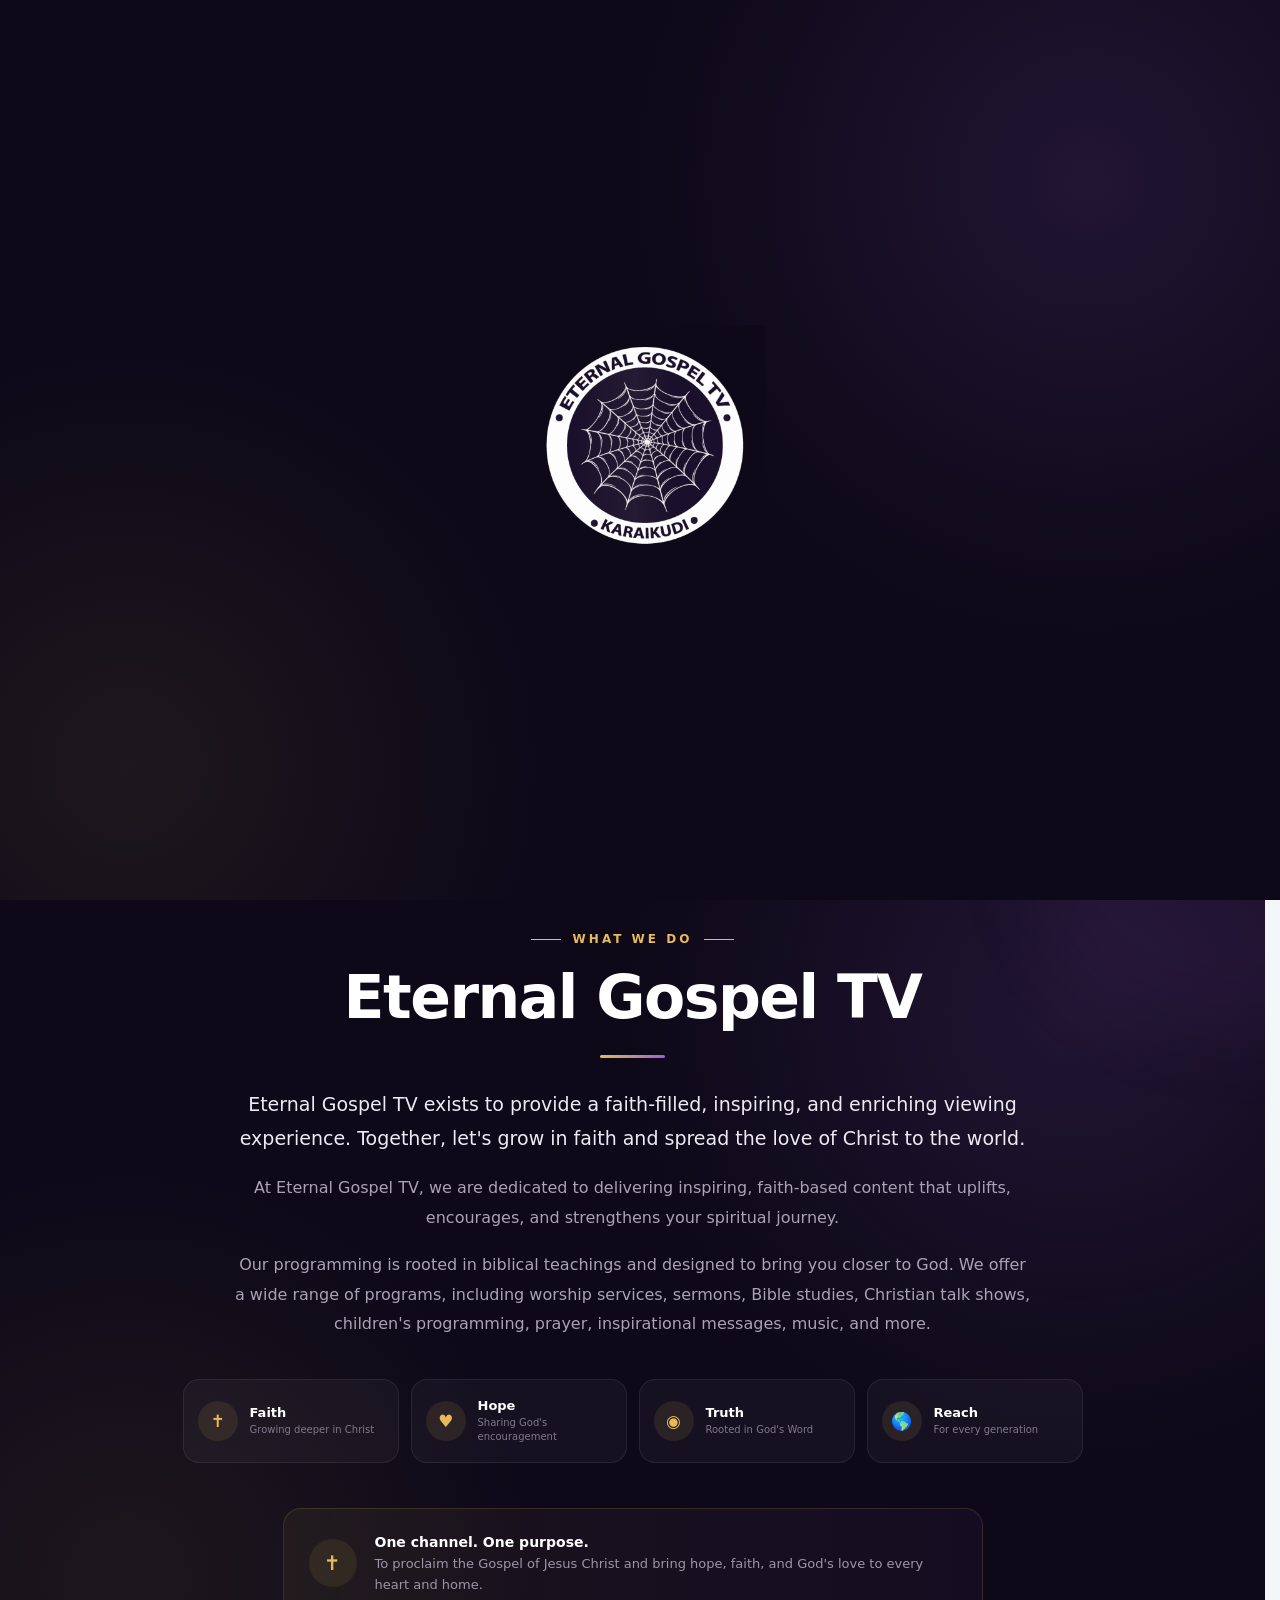
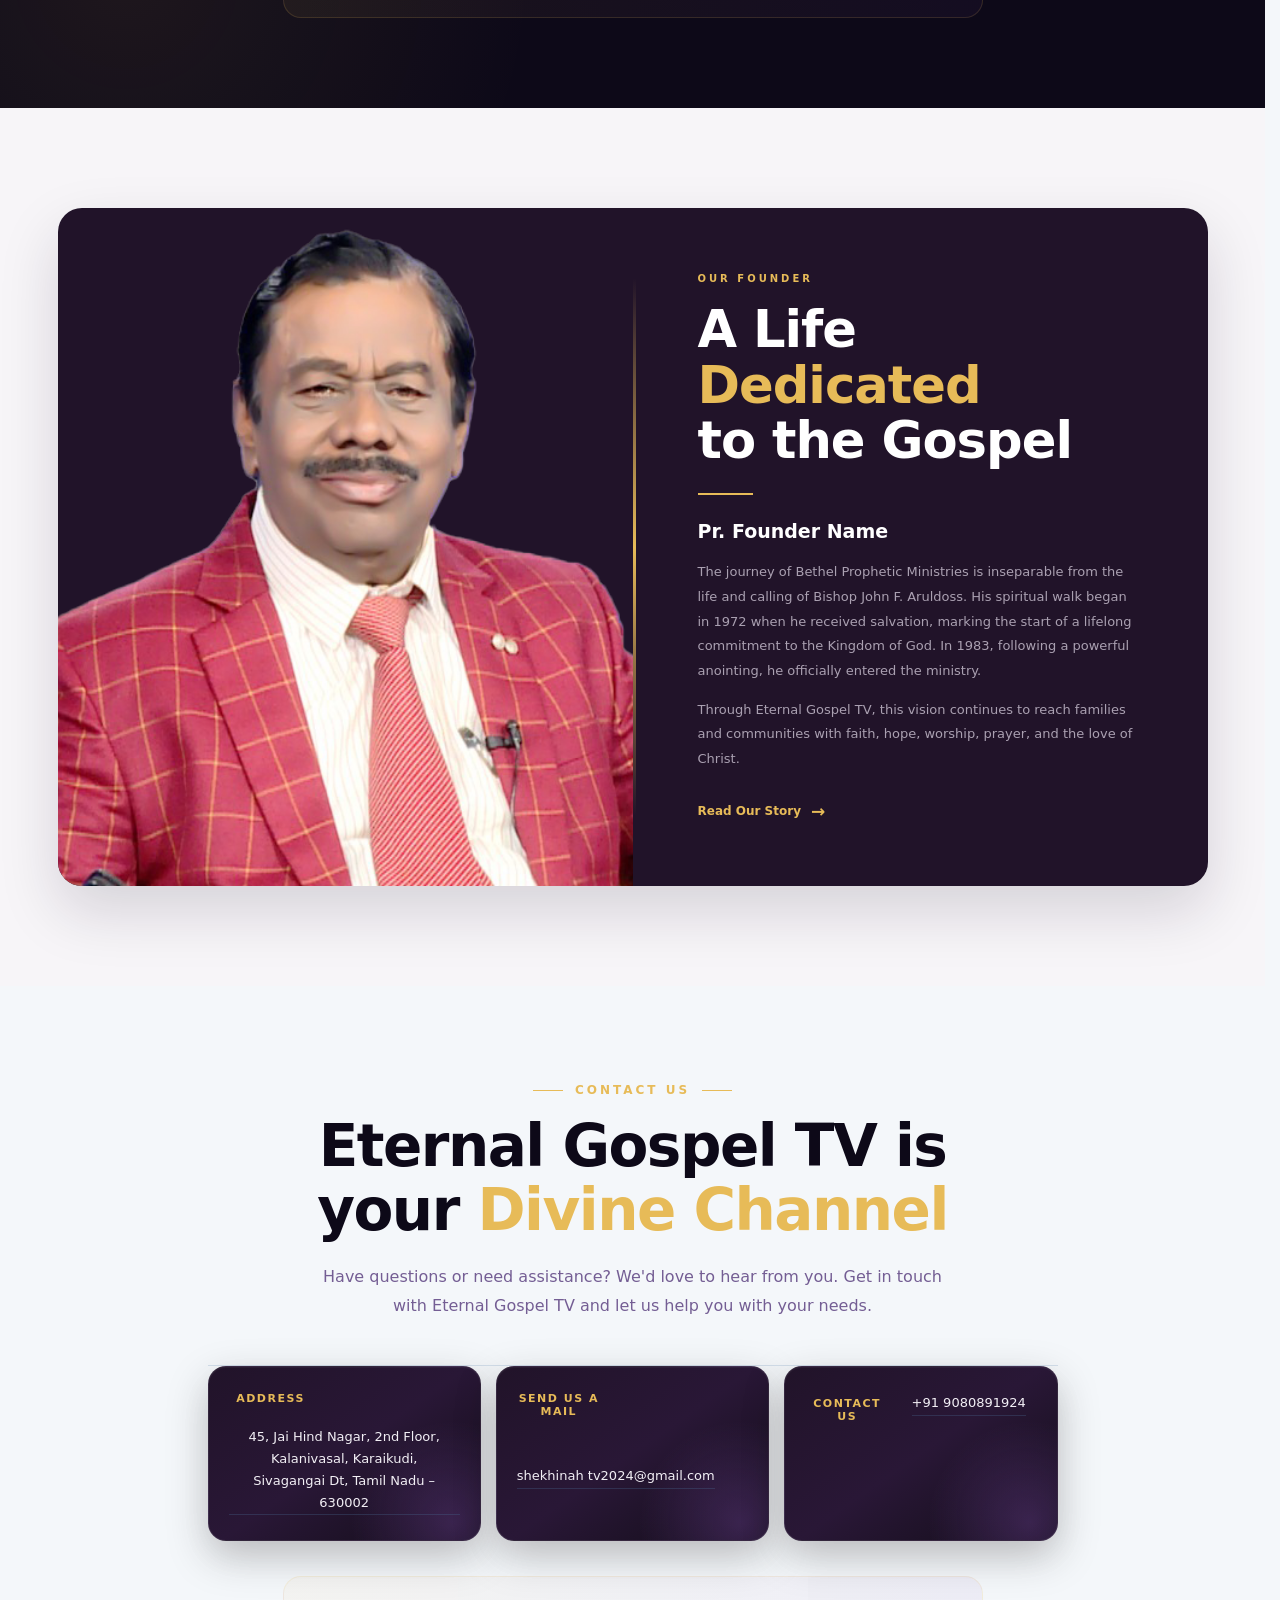
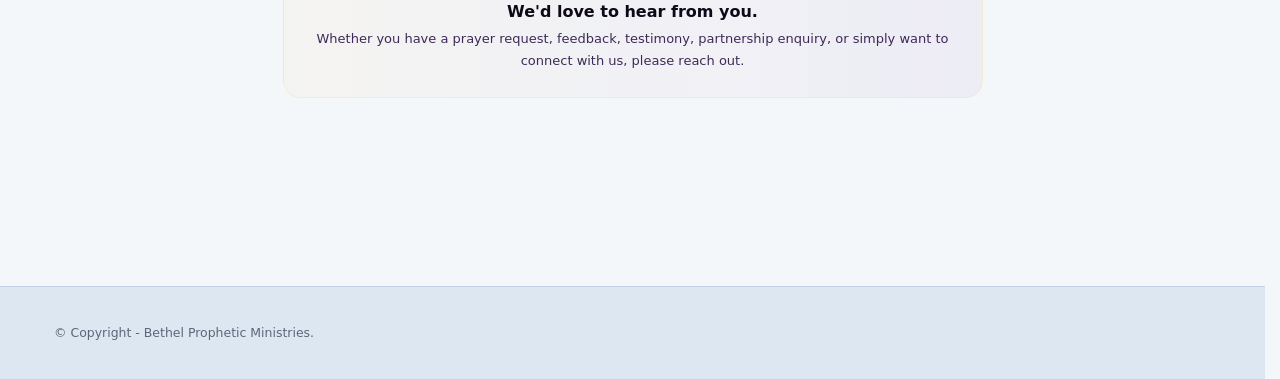
==== commit 2c710ba3: "Update print statement from 'Hello' to 'Goodbye'" ====
--- a/index.html
+++ b/index.html
@@ -22,7 +22,7 @@
         <link rel="stylesheet" href="assets/css/style.css">
     </head>
     <body>
-      <script>
+ <script>
 window.addEventListener("load", function () {
 
     const preloader = document.querySelector(".preloaders");
@@ -35,13 +35,13 @@
             preloader.style.display = "none";
         }, 500);
 
-    }, 1000);
+    }, 4500);
 
 });
 </script>
         <!-- START PRELOADER -->
 	<div class="preloaders">
-    <img src="assets/images/logo.png" alt="Logo" class="logo-loader">
+    <img src="assets/images/logogif.gif" alt="Logo" class="logo-loader">
 </div>
         <header class="bar">
             <div class="row">
--- a/assets/css/style.css
+++ b/assets/css/style.css
@@ -3461,1146 +3461,305 @@
   }
 
 }
-
-/* ==========================================
+/* =========================================================
    EGTV SCHEDULE
-========================================== */
-
-.egtv-schedule {
-  position: relative;
-
-  padding: 100px 20px;
-
-  overflow: hidden;
-
-  color: #fff;
-
-  background:
-    radial-gradient(
-      circle at 85% 5%,
-      rgba(139,82,190,0.16),
-      transparent 35%
-    ),
-    radial-gradient(
-      circle at 10% 70%,
-      rgba(231,187,88,0.06),
-      transparent 30%
-    ),
-    #0b0713;
-}
-
+========================================================= */
+
+.egtv-schedule-section {
+    position: relative;
+    padding: 110px 20px;
+    background:
+        radial-gradient(
+            circle at 15% 20%,
+            rgba(139, 82, 190, 0.14),
+            transparent 35%
+        ),
+        radial-gradient(
+            circle at 85% 80%,
+            rgba(231, 187, 88, 0.08),
+            transparent 30%
+        ),
+        #0d0a12;
+    color: #fff;
+    overflow: hidden;
+}
 
 .egtv-schedule-container {
-  width: min(1180px, 100%);
-
-  margin: auto;
-}
-
-
-/* ==========================================
-   HEADER
-========================================== */
-
-.egtv-schedule-header {
-  max-width: 720px;
-
-  margin: 0 auto 55px;
-
-  text-align: center;
-}
-
-
-.egtv-schedule-tag {
-  display: inline-flex;
-
-  align-items: center;
-  gap: 12px;
-
-  color: #e7bb58;
-
-  font-size: 11px;
-  font-weight: 700;
-
-  letter-spacing: 3px;
-}
-
-
-.egtv-schedule-tag::before,
-.egtv-schedule-tag::after {
-  content: "";
-
-  width: 30px;
-  height: 1px;
-
-  background: #e7bb58;
-}
-
-
-.egtv-schedule-header h1 {
-  margin: 18px 0 15px;
-
-  font-size: clamp(40px, 5vw, 62px);
-
-  line-height: 1.05;
-
-  letter-spacing: -1.5px;
-}
-
-
-.egtv-schedule-header h1 span {
-  color: #e7bb58;
-}
-
-
-.egtv-schedule-header p {
-  margin: 0;
-
-  color: #958da0;
-
-  font-size: 15px;
-
-  line-height: 1.8;
-}
-
-
-/* ==========================================
-   LIVE CARD
-========================================== */
-
-.egtv-live-card {
-  position: relative;
-
-  min-height: 330px;
-
-  display: flex;
-
-  align-items: center;
-
-  overflow: hidden;
-
-  margin-bottom: 30px;
-
-  border: 1px solid
-    rgba(231,187,88,0.22);
-
-  border-radius: 24px;
-
-  background: #171020;
-}
-
-
-.egtv-live-image {
-  position: absolute;
-
-  inset: 0;
-
-  background-size: cover;
-  background-position: center;
-
-  opacity: 0.65;
-}
-
-
-.egtv-live-overlay {
-  position: absolute;
-
-  inset: 0;
-
-  background:
-   linear-gradient(90deg, rgba(11, 7, 19, 0.96) 0%, rgb(11 7 19 / 0%) 45%, rgb(11 7 19 / 6%) 100%);
-
-    
-}
-
-
-.egtv-live-content {
-  position: relative;
-
-  z-index: 2;
-
-  max-width: 600px;
-
-  padding: 50px;
-}
-
-
-.egtv-live-badge {
-  display: inline-flex;
-
-  align-items: center;
-
-  gap: 9px;
-
-  margin-bottom: 15px;
-
-  color: #e7bb58;
-
-  font-size: 11px;
-
-  font-weight: 800;
-
-  letter-spacing: 2px;
-}
-
-
-.egtv-live-badge span {
-  width: 8px;
-  height: 8px;
-
-  border-radius: 50%;
-
-  background: #e7bb58;
-
-  box-shadow:
-    0 0 0 5px rgba(231,187,88,0.12);
-}
-
-
-.egtv-live-time {
-  margin-bottom: 7px;
-
-  color: #958da0;
-
-  font-size: 12px;
-}
-
-
-.egtv-live-content h2 {
-  margin: 0 0 10px;
-
-  font-size: clamp(30px, 4vw, 46px);
-
-  line-height: 1.1;
-}
-
-
-.egtv-live-content p {
-  max-width: 500px;
-
-  margin: 0 0 25px;
-
-  color: #aaa2b5;
-
-  font-size: 14px;
-
-  line-height: 1.7;
-}
-
-
-/* WATCH BUTTON */
-
-.egtv-watch-btn {
-  display: inline-flex;
-
-  align-items: center;
-
-  gap: 10px;
-
-  padding: 13px 22px;
-
-  border-radius: 30px;
-
-  color: #17101f;
-
-  background: #e7bb58;
-
-  font-size: 11px;
-
-  font-weight: 800;
-
-  text-decoration: none;
-
-  transition: 0.3s ease;
-}
-
-
-.egtv-watch-btn:hover {
-  transform: translateY(-3px);
-
-  box-shadow:
-    0 10px 30px rgba(231,187,88,0.18);
-}
-
-
-.egtv-watch-btn span {
-  font-size: 16px;
-}
-
-
-/* ==========================================
-   DAY SELECTOR
-========================================== */
-
-.egtv-day-selector {
-  display: grid;
-
-  grid-template-columns:
-    35px repeat(7, 1fr) 35px;
-
-  gap: 7px;
-
-  margin-bottom: 45px;
-
-  padding: 8px;
-
-  border: 1px solid
-    rgba(255,255,255,0.07);
-
-  border-radius: 18px;
-
-  background:
-    rgba(255,255,255,0.025);
-}
-
-
-.egtv-day,
-.egtv-day-arrow {
-  position: relative;
-
-  border: 0;
-
-  cursor: pointer;
-
-  border-radius: 12px;
-
-  background: transparent;
-
-  color: #81798c;
-
-  transition: 0.25s ease;
-}
-
-
-.egtv-day {
-  min-height: 70px;
-
-  display: flex;
-
-  flex-direction: column;
-
-  align-items: center;
-
-  justify-content: center;
-
-  gap: 3px;
-}
-
-
-.egtv-day span {
-  font-size: 10px;
-
-  font-weight: 700;
-
-  letter-spacing: 1px;
-}
-
-
-.egtv-day strong {
-  color: #fff;
-
-  font-size: 19px;
-}
-
-
-.egtv-day small {
-  color: #e7bb58;
-
-  font-size: 8px;
-
-  font-weight: 800;
-}
-
-
-.egtv-day:hover {
-  background:
-    rgba(139,82,190,0.12);
-
-  color: #fff;
-}
-
-
-.egtv-day.active {
-  color: #17101f;
-
-  background: #e7bb58;
-}
-
-
-.egtv-day.active strong,
-.egtv-day.active small {
-  color: #17101f;
-}
-
-
-.egtv-day-arrow {
-  font-size: 25px;
-}
-
-
-.egtv-day-arrow:hover {
-  color: #e7bb58;
-}
-
-
-/* ==========================================
-   SELECTED DAY
-========================================== */
-
-.egtv-selected-day {
-  display: flex;
-
-  align-items: flex-end;
-
-  justify-content: space-between;
-
-  margin-bottom: 25px;
-}
-
-
-.egtv-selected-day span {
-  color: #e7bb58;
-
-  font-size: 10px;
-
-  font-weight: 800;
-
-  letter-spacing: 2px;
-}
-
-
-.egtv-selected-day h2 {
-  margin: 5px 0 0;
-
-  font-size: 30px;
-}
-
-
-.egtv-selected-date {
-  color: #81798c;
-
-  font-size: 12px;
-}
-
-
-/* ==========================================
-   FILTERS
-========================================== */
-
-.egtv-filters {
-  display: flex;
-
-  gap: 8px;
-
-  margin-bottom: 35px;
-
-  overflow-x: auto;
-
-  padding-bottom: 5px;
-
-  scrollbar-width: none;
-}
-
-
-.egtv-filters::-webkit-scrollbar {
-  display: none;
-}
-
-
-.egtv-filters button {
-  flex: 0 0 auto;
-
-  padding: 9px 15px;
-
-  border: 1px solid
-    rgba(255,255,255,0.09);
-
-  border-radius: 30px;
-
-  color: #91899b;
-
-  background: transparent;
-
-  cursor: pointer;
-
-  font-size: 9px;
-
-  font-weight: 800;
-
-  letter-spacing: 1px;
-
-  transition: 0.25s ease;
-}
-
-
-.egtv-filters button:hover {
-  color: #fff;
-
-  border-color:
-    rgba(231,187,88,0.3);
-}
-
-
-.egtv-filters button.active {
-  color: #17101f;
-
-  border-color: #e7bb58;
-
-  background: #e7bb58;
-}
-
-
-/* ==========================================
-   MAIN LAYOUT
-========================================== */
-
-.egtv-schedule-layout {
-  display: grid;
-
-  grid-template-columns:
-    minmax(0, 1fr) 300px;
-
-  gap: 25px;
-
-  align-items: start;
-}
-
-
-/* ==========================================
-   PROGRAM HEADING
-========================================== */
-
-.egtv-program-heading {
-  display: flex;
-
-  align-items: flex-end;
-
-  justify-content: space-between;
-
-  margin-bottom: 20px;
-}
-
-
-.egtv-program-heading span:first-child {
-  color: #e7bb58;
-
-  font-size: 9px;
-
-  font-weight: 800;
-
-  letter-spacing: 2px;
-}
-
-
-.egtv-program-heading h2 {
-  margin: 4px 0 0;
-
-  font-size: 28px;
-}
-
-
-.egtv-program-count {
-  color: #706878;
-
-  font-size: 11px;
-}
-
-
-/* ==========================================
+    width: min(1250px, 100%);
+    margin: 0 auto;
+}
+
+
+/* ---------------------------------------------------------
+   HEADING
+--------------------------------------------------------- */
+
+.egtv-schedule-heading {
+    text-align: center;
+    max-width: 700px;
+    margin: 0 auto 65px;
+}
+
+.egtv-schedule-heading span {
+    display: inline-block;
+    margin-bottom: 14px;
+    font-size: 12px;
+    font-weight: 700;
+    letter-spacing: 3px;
+    color: #e7bb58;
+}
+
+.egtv-schedule-heading h2 {
+    margin: 0;
+    font-size: clamp(36px, 5vw, 58px);
+    line-height: 1.1;
+    font-weight: 400;
+    color: #fff;
+}
+
+.egtv-schedule-heading h2 strong {
+    color: #e7bb58;
+    font-weight: 600;
+}
+
+.egtv-schedule-heading p {
+    margin: 20px auto 0;
+    max-width: 580px;
+    color: rgba(255,255,255,0.62);
+    font-size: 15px;
+    line-height: 1.8;
+}
+
+
+/* ---------------------------------------------------------
+   GRID
+--------------------------------------------------------- */
+
+.egtv-schedule-grid {
+    display: grid;
+    grid-template-columns: repeat(2, minmax(0, 1fr));
+    gap: 22px;
+}
+
+
+/* ---------------------------------------------------------
    PROGRAM CARD
-========================================== */
+--------------------------------------------------------- */
 
 .egtv-program-card {
-  position: relative;
-
-  display: grid;
-
-  grid-template-columns: 75px 18px minmax(0,1fr) auto;
-
-  gap: 15px;
-
-  align-items: center;
-
-  min-height: 130px;
-
-  margin-bottom: 10px;
-
-  padding: 20px;
-
-  border: 1px solid
-    rgba(255,255,255,0.07);
-
-  border-radius: 17px;
-
-  background:
-    rgba(255,255,255,0.025);
-
-  transition:
-    transform 0.3s ease,
-    border-color 0.3s ease,
-    background 0.3s ease;
-}
-
+    display: grid;
+    grid-template-columns: 190px 1fr;
+    min-height: 150px;
+
+    background: rgba(33, 19, 41, 0.72);
+    border: 1px solid rgba(255,255,255,0.08);
+    border-radius: 16px;
+
+    overflow: hidden;
+    transition:
+        transform 0.35s ease,
+        border-color 0.35s ease,
+        box-shadow 0.35s ease;
+}
 
 .egtv-program-card:hover {
-  transform: translateX(5px);
-
-  border-color:
-    rgba(231,187,88,0.28);
-
-  background:
-    rgba(139,82,190,0.06);
-}
-
-
-/* CURRENT */
-
-.egtv-program-card.current {
-  border-color:
-    rgba(231,187,88,0.4);
-
-  background:
-    linear-gradient(
-      90deg,
-      rgba(231,187,88,0.07),
-      rgba(139,82,190,0.04)
+    transform: translateY(-5px);
+    border-color: rgba(231,187,88,0.45);
+    box-shadow:
+        0 18px 45px rgba(0,0,0,0.35),
+        0 0 30px rgba(139,82,190,0.12);
+}
+
+
+/* ---------------------------------------------------------
+   PROGRAM NAME
+--------------------------------------------------------- */
+
+.egtv-program-name {
+    position: relative;
+    display: flex;
+    flex-direction: column;
+    justify-content: center;
+    padding: 25px;
+
+    background: linear-gradient(
+        135deg,
+        rgba(139,82,190,0.17),
+        rgba(33,19,41,0.35)
     );
-}
-
-
-.egtv-program-time {
-  display: flex;
-
-  flex-direction: column;
-
-  text-align: right;
-}
-
-
-.egtv-program-time strong {
-  color: #fff;
-
-  font-size: 20px;
-}
-
-
-.egtv-program-time span {
-  color: #81798c;
-
-  font-size: 9px;
-
-  font-weight: 800;
-
-  letter-spacing: 1px;
-}
-
-
-/* TIMELINE */
-
-.egtv-program-line {
-  position: relative;
-
-  align-self: stretch;
-
-  display: flex;
-
-  justify-content: center;
-}
-
-
-.egtv-program-line::before {
-  content: "";
-
-  position: absolute;
-
-  top: 0;
-  bottom: 0;
-
-  width: 1px;
-
-  background:
-    rgba(255,255,255,0.08);
-}
-
-
-.egtv-program-line span {
-  position: relative;
-
-  z-index: 1;
-
-  width: 9px;
-  height: 9px;
-
-  margin-top: 20px;
-
-  border-radius: 50%;
-
-  background: #62596c;
-}
-
-
-.current .egtv-program-line span {
-  background: #e7bb58;
-
-  box-shadow:
-    0 0 0 5px rgba(231,187,88,0.1);
-}
-
-
-/* PROGRAM INFO */
-
-.egtv-program-info h3 {
-  margin: 0 0 7px;
-
-  color: #fff;
-
-  font-size: 17px;
-}
-
-
-.egtv-program-info p {
-  max-width: 500px;
-
-  margin: 0 0 10px;
-
-  color: #81798c;
-
-  font-size: 12px;
-
-  line-height: 1.6;
-}
-
-
-.egtv-program-meta {
-  display: flex;
-
-  flex-wrap: wrap;
-
-  gap: 8px;
-}
-
-
-.egtv-program-meta span {
-  padding: 4px 8px;
-
-  border-radius: 5px;
-
-  color: #82798c;
-
-  background:
-    rgba(255,255,255,0.04);
-
-  font-size: 8px;
-
-  font-weight: 700;
-
-  letter-spacing: .5px;
-}
-
-
-.current .egtv-program-status {
-  display: flex;
-
-  align-items: center;
-
-  gap: 6px;
-
-  margin-bottom: 6px;
-
-  color: #e7bb58;
-
-  font-size: 8px;
-
-  font-weight: 800;
-
-  letter-spacing: 1px;
-}
-
-
-.egtv-program-status span {
-  width: 5px;
-  height: 5px;
-
-  border-radius: 50%;
-
-  background: #e7bb58;
-}
-
-
-/* ACTION */
-
-.egtv-program-action {
-  display: inline-flex;
-
-  align-items: center;
-
-  gap: 6px;
-
-  color: #e7bb58;
-
-  font-size: 9px;
-
-  font-weight: 800;
-
-  text-decoration: none;
-
-  white-space: nowrap;
-}
-
-
-.egtv-program-action span {
-  font-size: 15px;
-
-  transition: transform .25s ease;
-}
-
-
-.egtv-program-action:hover span {
-  transform: translateX(4px);
-}
-
-
-/* ==========================================
-   SIDEBAR
-========================================== */
-
-.egtv-schedule-sidebar {
-  display: flex;
-
-  flex-direction: column;
-
-  gap: 15px;
-}
-
-
-/* NEXT */
-
-.egtv-next-card,
-.egtv-quick-card,
-.egtv-sidebar-live {
-  padding: 25px;
-
-  border: 1px solid
-    rgba(255,255,255,0.08);
-
-  border-radius: 19px;
-
-  background:
-    rgba(255,255,255,0.025);
-}
-
-
-.egtv-sidebar-label {
-  color: #e7bb58;
-
-  font-size: 9px;
-
-  font-weight: 800;
-
-  letter-spacing: 2px;
-}
-
-
-.egtv-next-time {
-  margin-top: 22px;
-
-  color: #81798c;
-
-  font-size: 11px;
-}
-
-
-.egtv-next-card h3 {
-  margin: 7px 0;
-
-  font-size: 22px;
-}
-
-
-.egtv-next-card p {
-  margin: 0 0 20px;
-
-  color: #81798c;
-
-  font-size: 12px;
-
-  line-height: 1.7;
-}
-
-
-.egtv-next-card a {
-  color: #e7bb58;
-
-  font-size: 9px;
-
-  font-weight: 800;
-
-  text-decoration: none;
-}
-
-
-/* QUICK */
-
-.egtv-quick-card {
-  display: flex;
-
-  flex-direction: column;
-
-  gap: 12px;
-}
-
-
-.egtv-quick-row {
-  display: flex;
-
-  align-items: center;
-
-  justify-content: space-between;
-
-  padding-bottom: 12px;
-
-  border-bottom: 1px solid
-    rgba(255,255,255,0.06);
-}
-
-
-.egtv-quick-row:last-child {
-  padding-bottom: 0;
-
-  border-bottom: 0;
-}
-
-
-.egtv-quick-row strong {
-  color: #fff;
-
-  font-size: 20px;
-}
-
-
-.egtv-quick-row span {
-  color: #81798c;
-
-  font-size: 10px;
-}
-
-
-/* SIDEBAR LIVE */
-
-.egtv-sidebar-live {
-  background:
-    linear-gradient(
-      145deg,
-      rgba(139,82,190,0.13),
-      rgba(231,187,88,0.05)
-    );
-}
-
-
-.egtv-sidebar-live > span {
-  color: #e7bb58;
-
-  font-size: 8px;
-
-  font-weight: 800;
-
-  letter-spacing: 1.5px;
-}
-
-
-.egtv-sidebar-live h3 {
-  margin: 10px 0 7px;
-
-  font-size: 21px;
-}
-
-
-.egtv-sidebar-live p {
-  margin: 0 0 18px;
-
-  color: #81798c;
-
-  font-size: 11px;
-
-  line-height: 1.7;
-}
-
-
-.egtv-sidebar-live a {
-  color: #e7bb58;
-
-  font-size: 9px;
-
-  font-weight: 800;
-
-  text-decoration: none;
-}
-
-
-/* ==========================================
+
+    border-right: 1px solid rgba(255,255,255,0.07);
+}
+
+.program-number {
+    position: absolute;
+    top: 16px;
+    left: 20px;
+
+    font-size: 11px;
+    font-weight: 700;
+    letter-spacing: 2px;
+    color: rgba(231,187,88,0.55);
+}
+
+.egtv-program-name h3 {
+    margin: 20px 0 0;
+
+    font-size: 18px;
+    line-height: 1.35;
+    font-weight: 600;
+    color: #fff;
+}
+
+
+/* ---------------------------------------------------------
+   TIMES
+--------------------------------------------------------- */
+
+.egtv-program-times {
+    padding: 12px 20px;
+}
+
+.schedule-row {
+    display: flex;
+    align-items: center;
+    justify-content: space-between;
+    gap: 15px;
+
+    min-height: 36px;
+    padding: 6px 0;
+
+    border-bottom: 1px solid rgba(255,255,255,0.07);
+}
+
+.schedule-row:last-child {
+    border-bottom: none;
+}
+
+.schedule-row span {
+    font-size: 13px;
+    color: rgba(255,255,255,0.68);
+}
+
+.schedule-row strong {
+    font-size: 12px;
+    font-weight: 600;
+    color: #e7bb58;
+    text-align: right;
+    white-space: nowrap;
+}
+
+
+/* =========================================================
    TABLET
-========================================== */
-
-@media (max-width: 950px) {
-
-  .egtv-schedule {
-    padding: 80px 20px;
-  }
-
-  .egtv-schedule-layout {
-    grid-template-columns: 1fr;
-  }
-
-  .egtv-schedule-sidebar {
-    display: grid;
-
-    grid-template-columns:
-      repeat(3, 1fr);
-  }
-
-}
-
-
-/* ==========================================
+========================================================= */
+
+@media (max-width: 1000px) {
+
+    .egtv-schedule-section {
+        padding: 85px 18px;
+    }
+
+    .egtv-schedule-grid {
+        grid-template-columns: 1fr;
+        max-width: 800px;
+        margin: 0 auto;
+    }
+
+    .egtv-program-card {
+        grid-template-columns: 220px 1fr;
+    }
+}
+
+
+/* =========================================================
    MOBILE
-========================================== */
-
-@media (max-width: 650px) {
-
-  .egtv-schedule {
-    padding: 65px 15px;
-  }
-
-
-  .egtv-schedule-header {
-    margin-bottom: 35px;
-  }
-
-
-  .egtv-schedule-header h1 {
-    font-size: 38px;
-  }
-
-
-  .egtv-schedule-header p {
-    font-size: 13px;
-  }
-
-
-  /* LIVE */
-
-  .egtv-live-card {
-    min-height: 390px;
-
-    align-items: flex-end;
-  }
-
-
-  .egtv-live-content {
-    padding: 28px 22px;
-  }
-
-
-  .egtv-live-overlay {
-    background:
-      linear-gradient(
-        0deg,
-        rgba(11,7,19,0.97),
-        rgba(11,7,19,0.3)
-      );
-  }
-
-
-  /* DAYS */
-
-  .egtv-day-selector {
-    display: flex;
-
-    overflow-x: auto;
-
-    padding: 6px;
-
-    scrollbar-width: none;
-  }
-
-
-  .egtv-day-selector::-webkit-scrollbar {
-    display: none;
-  }
-
-
-  .egtv-day {
-    flex: 0 0 65px;
-  }
-
-
-  .egtv-day-arrow {
-    display: none;
-  }
-
-
-  /* SELECTED DAY */
-
-  .egtv-selected-day {
-    align-items: flex-start;
-
-    flex-direction: column;
-
-    gap: 7px;
-  }
-
-
-  .egtv-selected-day h2 {
-    font-size: 25px;
-  }
-
-
-  /* PROGRAM */
-
-  .egtv-program-card {
-    grid-template-columns:
-      55px 12px minmax(0,1fr);
-
-    gap: 10px;
-
-    padding: 17px;
-
-    min-height: 125px;
-  }
-
-
-  .egtv-program-time strong {
-    font-size: 16px;
-  }
-
-
-  .egtv-program-info h3 {
-    font-size: 15px;
-  }
-
-
-  .egtv-program-info p {
-    font-size: 11px;
-  }
-
-
-  .egtv-program-action {
-    display: none;
-  }
-
-
-  /* SIDEBAR */
-
-  .egtv-schedule-sidebar {
-    display: flex;
-  }
-
-
-  .egtv-next-card,
-  .egtv-quick-card,
-  .egtv-sidebar-live {
-    padding: 22px;
-  }
-
+========================================================= */
+
+@media (max-width: 600px) {
+
+    .egtv-schedule-section {
+        padding: 70px 14px;
+    }
+
+    .egtv-schedule-heading {
+        margin-bottom: 40px;
+    }
+
+    .egtv-schedule-heading span {
+        font-size: 10px;
+        letter-spacing: 2px;
+    }
+
+    .egtv-schedule-heading h2 {
+        font-size: 36px;
+    }
+
+    .egtv-schedule-heading p {
+        font-size: 14px;
+    }
+
+    .egtv-program-card {
+        display: block;
+    }
+
+    .egtv-program-name {
+        min-height: 95px;
+        padding: 22px;
+
+        border-right: none;
+        border-bottom: 1px solid rgba(255,255,255,0.08);
+    }
+
+    .egtv-program-name h3 {
+        margin-top: 20px;
+        font-size: 17px;
+    }
+
+    .egtv-program-times {
+        padding: 12px 20px;
+    }
+
+    .schedule-row {
+        min-height: 42px;
+    }
+
+    .schedule-row span {
+        font-size: 13px;
+    }
+
+    .schedule-row strong {
+        font-size: 11px;
+    }
+}
+
+
+/* =========================================================
+   VERY SMALL MOBILE
+========================================================= */
+
+@media (max-width: 400px) {
+
+    .egtv-schedule-section {
+        padding-left: 10px;
+        padding-right: 10px;
+    }
+
+    .egtv-program-times {
+        padding: 10px 15px;
+    }
+
+    .schedule-row {
+        gap: 8px;
+    }
+
+    .schedule-row span {
+        font-size: 12px;
+    }
+
+    .schedule-row strong {
+        font-size: 10px;
+    }
 }
 
 /* ==========================================
@@ -7312,4 +6471,41 @@
         width: 100%;
         justify-content: center;
     }
-}+}
+
+.preloaders {
+    position: fixed;
+    top: 0;
+    left: 0;
+    width: 100%;
+    height: 100vh;
+    background: radial-gradient( circle at 85% 20%, rgba(139, 82, 190, 0.16), transparent 35% ), radial-gradient( circle at 10% 85%, rgba(231, 187, 88, 0.08), transparent 30% ), #0d0918;
+    display: flex;
+    justify-content: center;
+    align-items: center;
+    z-index: 9999;
+    opacity: 1;
+    visibility: visible;
+    transition: opacity 0.5s ease, visibility 0.5s ease;
+}
+
+.preloaders.hide {
+    opacity: 0;
+    visibility: hidden;
+    pointer-events: none;
+}
+
+.logo-loader {
+    width: 250px;
+    height: auto;
+    animation: zoom 1.5s infinite ease-in-out;
+}
+
+@keyframes zoom {
+    0%, 100% {
+        transform: scale(1);
+    }
+    50% {
+        transform: scale(1.08);
+    }
+}
